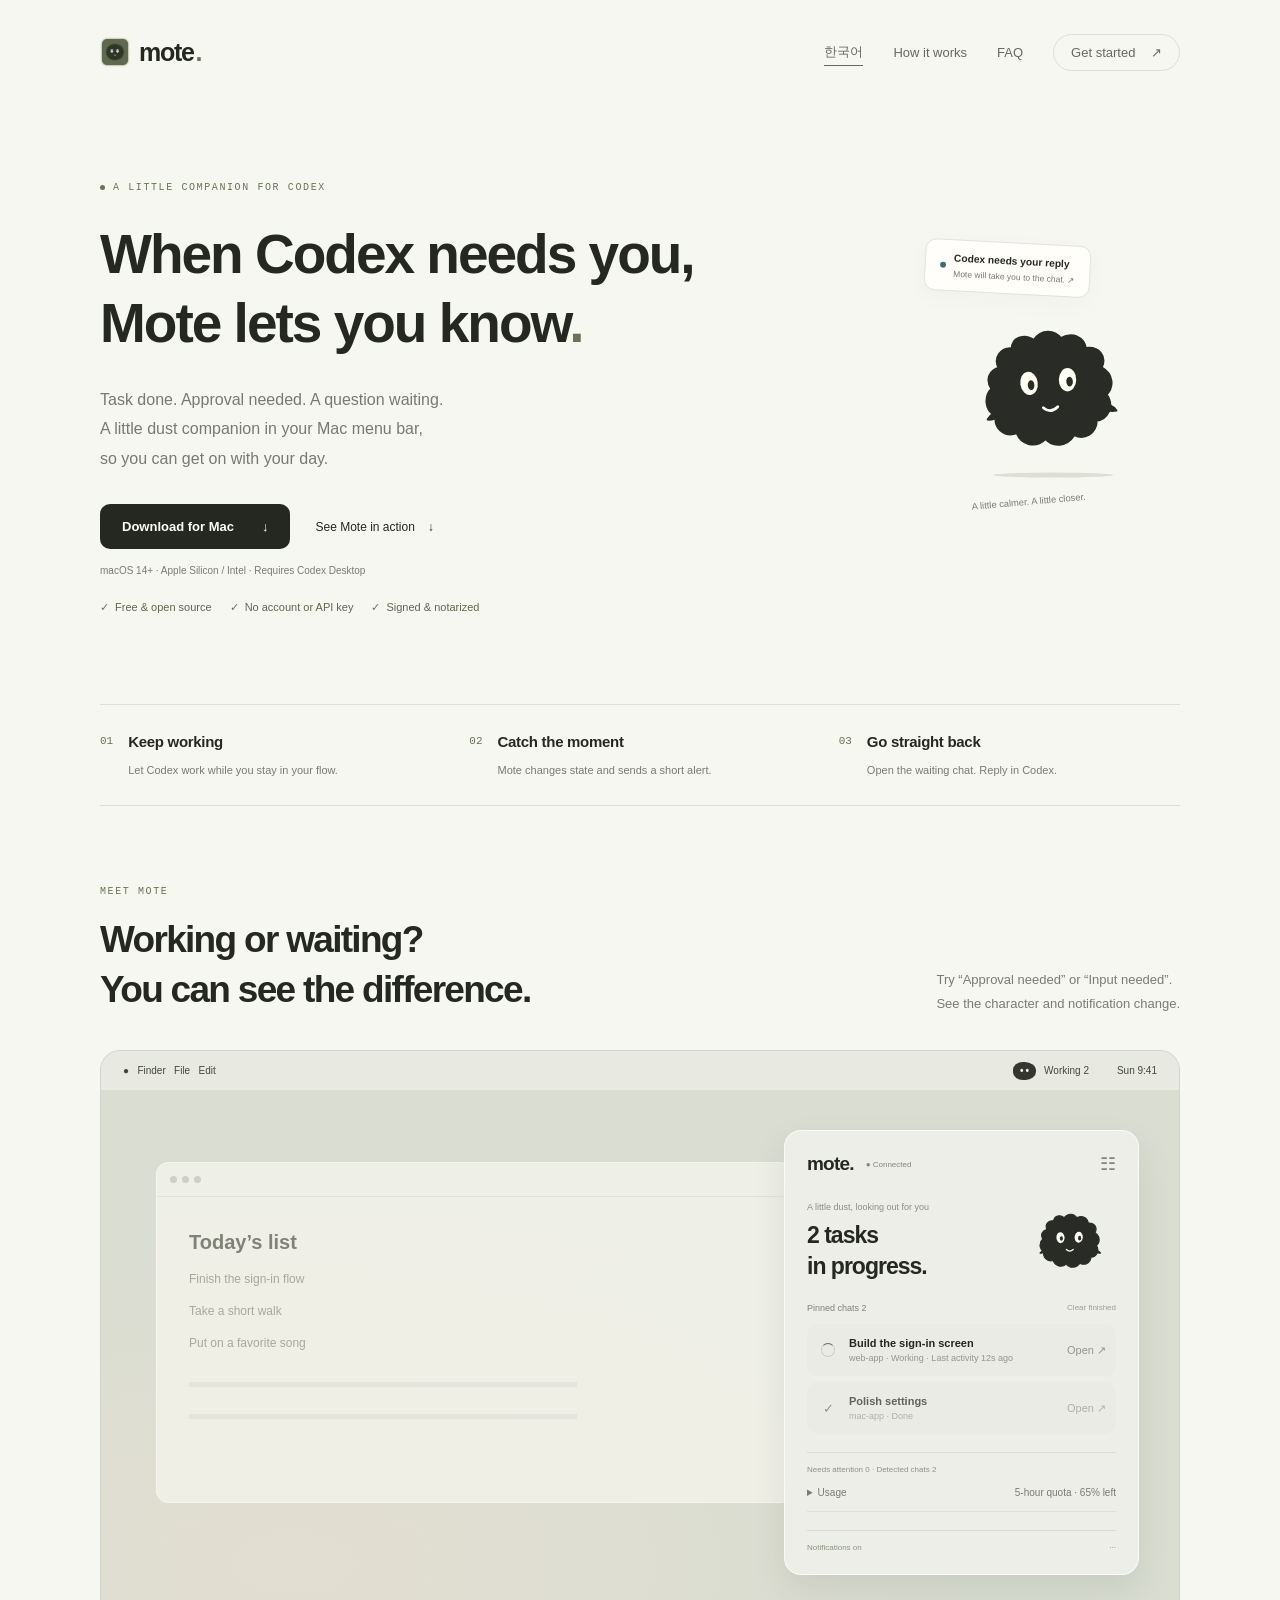
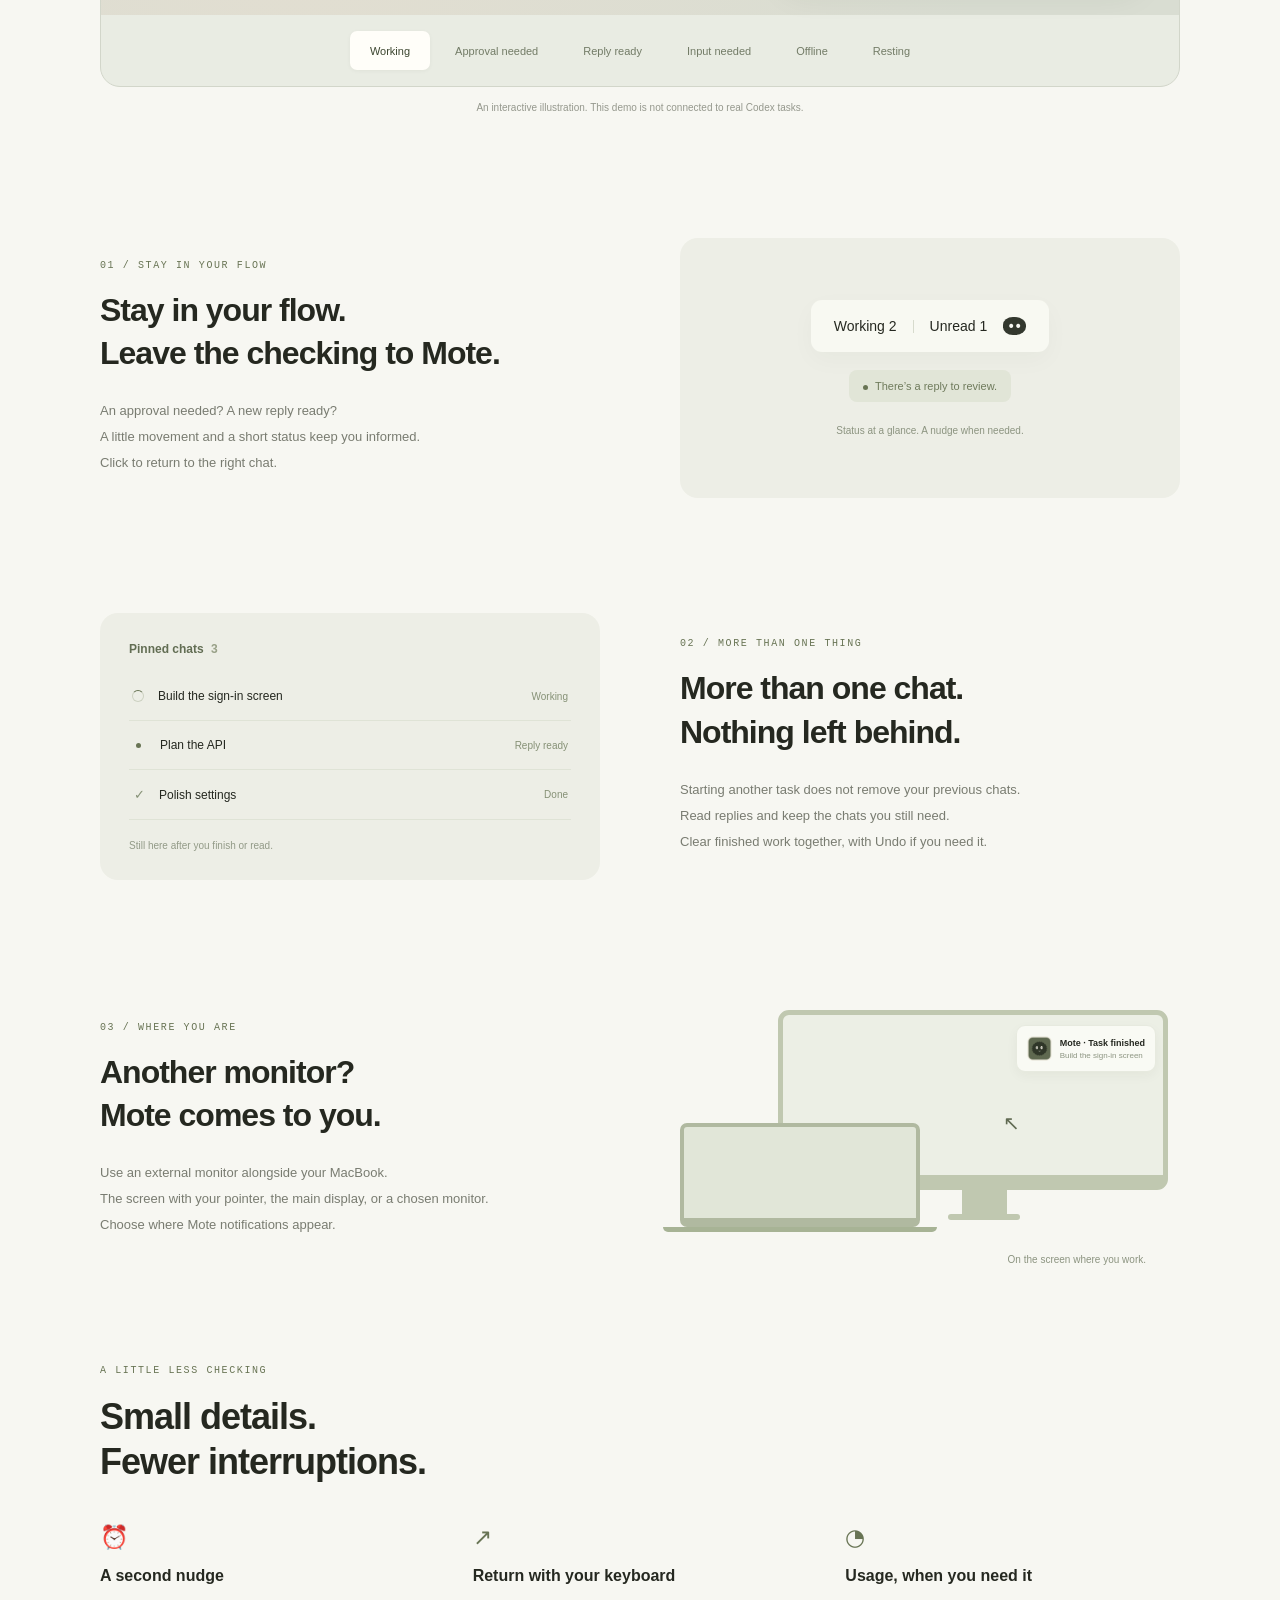
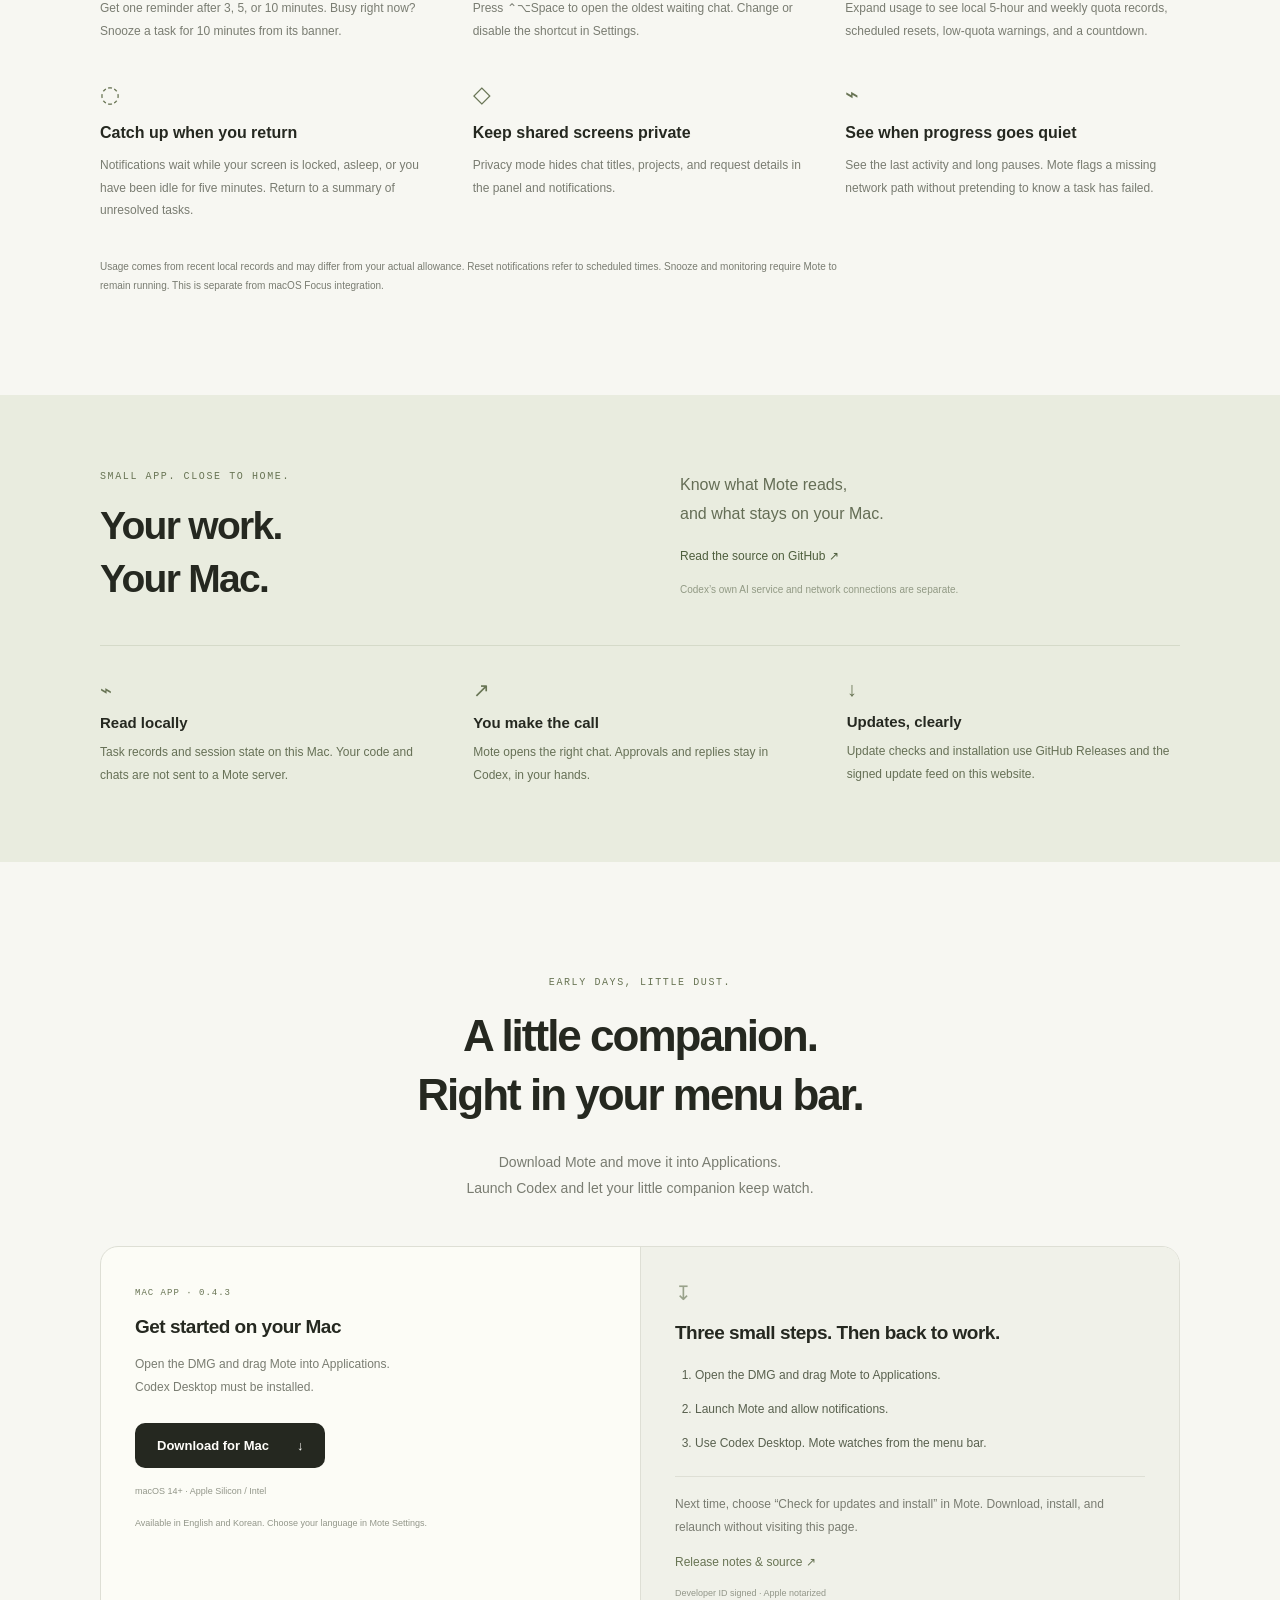
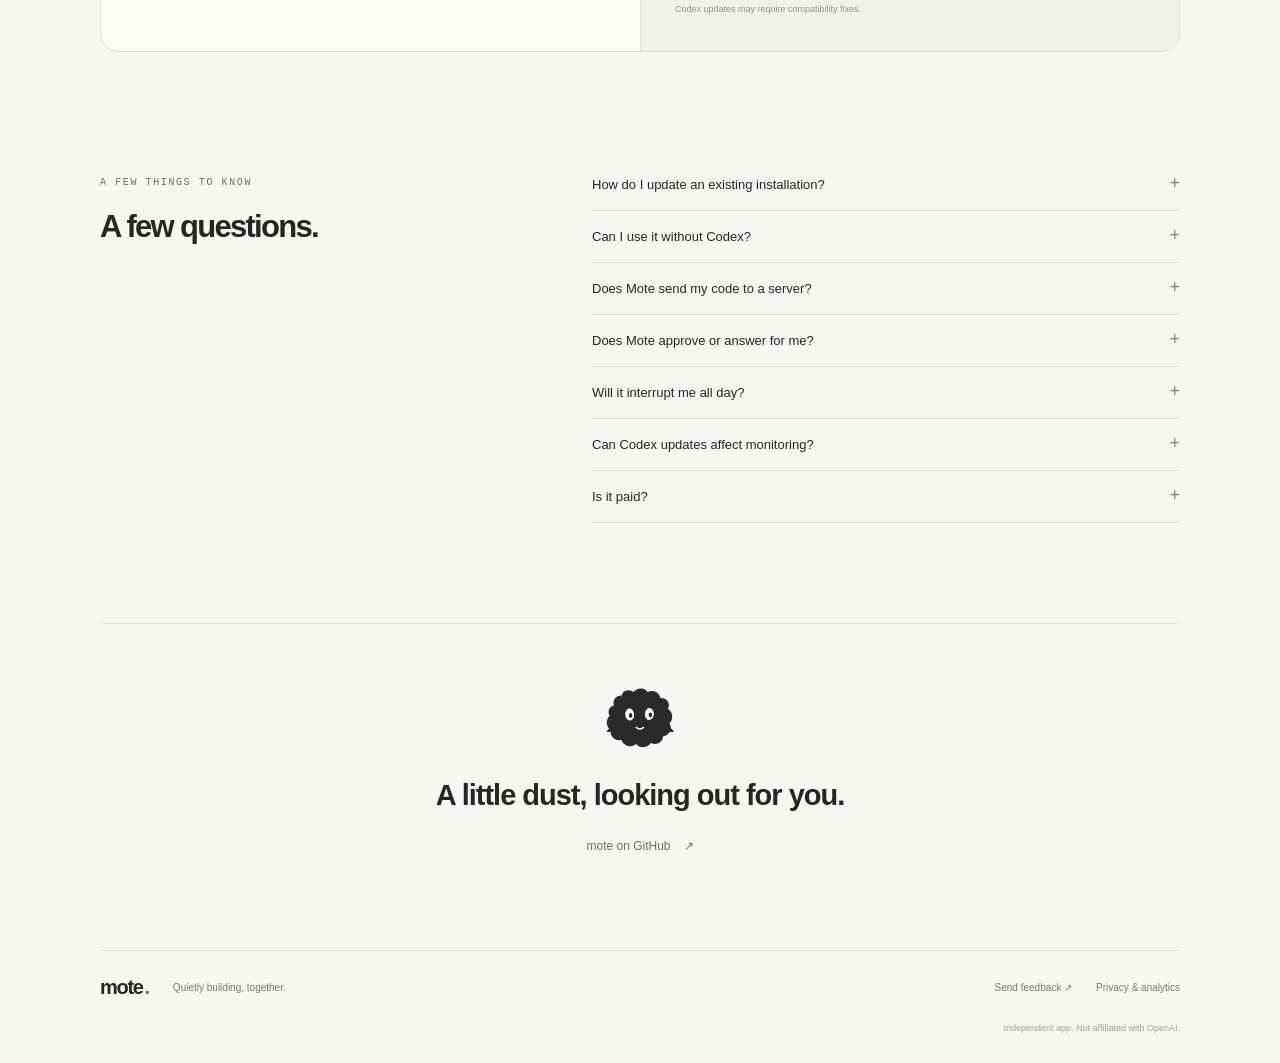
==== website/en/index.html @ 4a8a9a78 "Enable website download for notarized Mote 0.4.3" ====
<!doctype html>
<html lang="en">
<head>
<meta charset="utf-8"><meta name="viewport" content="width=device-width,initial-scale=1">
<meta name="description" content="Mote is a macOS menu bar app that notifies you when Codex Desktop finishes a task or needs approval or input. Runs locally with no account or API key.">
<link rel="alternate" hreflang="ko" href="https://shinhanseo.github.io/mote/"><link rel="alternate" hreflang="en" href="https://shinhanseo.github.io/mote/en/">
<link rel="canonical" href="https://shinhanseo.github.io/mote/en/">
<meta property="og:url" content="https://shinhanseo.github.io/mote/en/">
<meta property="og:image" content="https://shinhanseo.github.io/mote/assets/mote-icon.png">
<meta name="theme-color" content="#f7f7f2">
<meta property="og:title" content="Mote — Codex Task &amp; Approval Notifications for Mac"><meta property="og:description" content="Mote is a macOS menu bar app that notifies you when Codex Desktop finishes a task or needs approval or input. Runs locally with no account or API key."><meta property="og:type" content="website">
<title>Mote — Codex Task &amp; Approval Notifications for Mac</title>
<link rel="icon" type="image/png" href="../assets/mote-icon.png"><link rel="stylesheet" href="../style-dark-dust.css?v=clear-story-1">
<script src="../analytics.js?v=1" defer></script>
<script src="../app.js?v=clear-story-1" defer></script>
</head>
<body>
<a class="skip-link" href="#main">Skip to content</a>
<header class="nav wrap"><a class="brand" href="#" aria-label="Mote home"><img src="../assets/mote-icon.png" alt="" width="30" height="30">mote<span>.</span></a><nav aria-label="Main navigation"><a class="language-switch" href="../" data-language="ko" lang="ko">한국어</a><a href="#how">How it works</a><a href="#questions">FAQ</a><a class="nav-start" href="#start">Get started <span aria-hidden="true">↗</span></a></nav></header>
<main id="main">
<section class="hero wrap">
<div class="eyebrow"><span class="live-dot"></span> A LITTLE COMPANION FOR CODEX</div>
<h1>When Codex needs you,<br>Mote lets you know<span class="period">.</span></h1>
<p class="hero-copy">Task done. Approval needed. A question waiting.<br>A little dust companion in your Mac menu bar,<br>so you can get on with your day.</p>
<div class="hero-actions"><a class="button dark" href="https://github.com/shinhanseo/mote/releases/download/v0.4.3/Mote-0.4.3.dmg">Download for Mac <span aria-hidden="true">↓</span></a><a class="text-link" href="#demo">See Mote in action <span aria-hidden="true">↓</span></a></div>
<p class="hero-note">macOS 14+ · Apple Silicon / Intel · Requires Codex Desktop</p><div class="hero-trust"><span>Free &amp; open source</span><span>No account or API key</span><span>Signed &amp; notarized</span></div>
<div class="hero-art" aria-hidden="true"><div class="hero-whisper"><span class="whisper-dot"></span><div><b>Codex needs your reply</b><small>Mote will take you to the chat. ↗</small></div></div><div class="fairy hero-fairy"><span class="eye left"></span><span class="eye right"></span><span class="mouth"></span><span class="arm left"></span><span class="arm right"></span></div><span class="art-note">A little calmer. A little closer.</span><span class="ground"></span></div>
</section>
<section class="flow-strip wrap" aria-label="How Mote works"><article><span>01</span><div><h2>Keep working</h2><p>Let Codex work while you stay in your flow.</p></div></article><article><span>02</span><div><h2>Catch the moment</h2><p>Mote changes state and sends a short alert.</p></div></article><article><span>03</span><div><h2>Go straight back</h2><p>Open the waiting chat. Reply in Codex.</p></div></article></section>
<section id="demo" class="demo-section wrap" aria-labelledby="demo-title">
<div class="section-top"><div><span class="overline">MEET MOTE</span><h2 id="demo-title">Working or waiting?<br>You can see the difference.</h2></div><p>Try “Approval needed” or “Input needed”.<br>See the character and notification change.</p></div>
<div class="demo-stage" data-state="working">
<div class="desktop-top"><span class="desktop-left">● &nbsp; Finder &nbsp; File &nbsp; Edit</span><div class="desktop-right"><span class="menu-fairy" aria-hidden="true">••</span><span id="menu-label">Working 2</span><span class="fake-clock">Sun 9:41</span></div></div>
<div class="desktop-content"><div class="demo-toast" id="demo-toast" hidden><span id="toast-symbol" aria-hidden="true">!</span><div><b id="toast-title"></b><small>Implement login screen</small></div><span class="toast-hint">↗</span></div><div class="background-window" aria-hidden="true"><div class="window-dots"><i></i><i></i><i></i></div><div class="background-code"><span>Today’s list</span><p>Finish the sign-in flow</p><p>Take a short walk</p><p>Put on a favorite song</p><div class="code-lines"></div></div></div>
<div class="product-window"><div class="product-head"><b>mote.</b><span id="demo-connection">● Connected</span><span aria-hidden="true">☷</span></div>
<div class="product-intro"><div><small>A little dust, looking out for you</small><h3 id="demo-headline">2 tasks<br>in progress.</h3></div><div class="fairy product-fairy" aria-hidden="true"><span class="envelope">✉</span><span id="demo-badge" class="fairy-badge" hidden></span></div></div>
<div class="product-list-label"><span>Pinned chats 2</span><span>Clear finished</span></div>
<div class="product-row"><span id="demo-status-icon" class="status-icon spinner" aria-hidden="true"></span><div><b>Build the sign-in screen</b><small id="demo-row-status">web-app · Working · Last activity 12s ago</small><p class="request-reason" id="request-reason" hidden></p></div><span class="demo-open">Open ↗</span></div>
<div class="product-row muted-row"><span class="status-icon" aria-hidden="true">✓</span><div><b>Polish settings</b><small>mac-app · Done</small></div><span>Open ↗</span></div>
<div class="product-foot"><span id="demo-summary">Needs attention 0 · Detected chats 2</span></div>
<details class="demo-usage"><summary>Usage <span>5-hour quota · 65% left</span></summary><p>Local snapshot · Scheduled reset time</p><progress value="65" max="100">65%</progress></details>
<div class="product-foot"><span>Notifications on</span><span>···</span></div></div></div>
<div class="demo-toolbar" role="group" aria-label="Try Mote states"><button type="button" data-demo="working" aria-pressed="true">Working</button><button type="button" data-demo="approval" aria-pressed="false">Approval needed</button><button type="button" data-demo="unread" aria-pressed="false">Reply ready</button><button type="button" data-demo="answer" aria-pressed="false">Input needed</button><button type="button" data-demo="offline" aria-pressed="false">Offline</button><button type="button" data-demo="idle" aria-pressed="false">Resting</button></div>
</div><p class="demo-disclaimer">An interactive illustration. This demo is not connected to real Codex tasks.</p><p id="demo-announcement" class="sr-only" aria-live="polite"></p>
</section>
<section id="how" class="features wrap">
<article class="feature"><div class="feature-copy"><span class="overline">01 / STAY IN YOUR FLOW</span><h2>Stay in your flow.<br>Leave the checking to Mote.</h2><p>An approval needed? A new reply ready?<br>A little movement and a short status keep you informed.<br>Click to return to the right chat.</p></div><div class="mini-scene"><div class="mini-menu"><span>Working 2</span><span class="divider"></span><span>Unread 1</span><div class="mini-dust" aria-hidden="true">••</div></div><div class="note-bubble"><span class="note-dot"></span>There’s a reply to review.</div><div class="scene-caption">Status at a glance. A nudge when needed.</div></div></article>
<article class="feature reverse"><div class="feature-copy"><span class="overline">02 / MORE THAN ONE THING</span><h2>More than one chat.<br>Nothing left behind.</h2><p>Starting another task does not remove your previous chats.<br>Read replies and keep the chats you still need.<br>Clear finished work together, with Undo if you need it.</p></div><div class="conversation-scene"><div class="scene-heading">Pinned chats <span>3</span></div><div><span class="tiny-ring"></span><b>Build the sign-in screen</b><small>Working</small></div><div><span class="tiny-dot"></span><b>Plan the API</b><small>Reply ready</small></div><div><span class="tiny-check">✓</span><b>Polish settings</b><small>Done</small></div><span class="scene-bottom">Still here after you finish or read.</span></div></article>
<article class="feature"><div class="feature-copy"><span class="overline">03 / WHERE YOU ARE</span><h2>Another monitor?<br>Mote comes to you.</h2><p>Use an external monitor alongside your MacBook.<br>The screen with your pointer, the main display, or a chosen monitor.<br>Choose where Mote notifications appear.</p></div><div class="displays-scene"><div class="monitor-large"><div class="screen-note"><img src="../assets/mote-icon.png" width="28" height="28" alt=""><div><b>Mote · Task finished</b><small>Build the sign-in screen</small></div></div><span class="screen-pointer">↖</span></div><div class="monitor-stand"></div><div class="laptop"><div></div><span></span></div><div class="scene-caption">On the screen where you work.</div></div></article>
</section>
<section class="extras wrap"><span class="overline">A LITTLE LESS CHECKING</span><h2>Small details.<br>Fewer interruptions.</h2><div class="extras-grid"><article><span aria-hidden="true">⏰</span><h3>A second nudge</h3><p>Get one reminder after 3, 5, or 10 minutes. Busy right now? Snooze a task for 10 minutes from its banner.</p></article><article><span aria-hidden="true">↗</span><h3>Return with your keyboard</h3><p>Press ⌃⌥Space to open the oldest waiting chat. Change or disable the shortcut in Settings.</p></article><article><span aria-hidden="true">◔</span><h3>Usage, when you need it</h3><p>Expand usage to see local 5-hour and weekly quota records, scheduled resets, low-quota warnings, and a countdown.</p></article><article><span aria-hidden="true">◌</span><h3>Catch up when you return</h3><p>Notifications wait while your screen is locked, asleep, or you have been idle for five minutes. Return to a summary of unresolved tasks.</p></article><article><span aria-hidden="true">◇</span><h3>Keep shared screens private</h3><p>Privacy mode hides chat titles, projects, and request details in the panel and notifications.</p></article><article><span aria-hidden="true">⌁</span><h3>See when progress goes quiet</h3><p>See the last activity and long pauses. Mote flags a missing network path without pretending to know a task has failed.</p></article></div><p class="extras-note">Usage comes from recent local records and may differ from your actual allowance. Reset notifications refer to scheduled times. Snooze and monitoring require Mote to remain running. This is separate from macOS Focus integration.</p></section>
<section class="local-section"><div class="wrap local-inner"><div><span class="overline">SMALL APP. CLOSE TO HOME.</span><h2>Your work.<br>Your Mac.</h2></div><div class="local-copy"><p>Know what Mote reads,<br>and what stays on your Mac.</p><a class="text-link" href="https://github.com/shinhanseo/mote" target="_blank" rel="noopener">Read the source on GitHub ↗</a><small>Codex’s own AI service and network connections are separate.</small></div></div><div class="wrap trust-grid"><article><span aria-hidden="true">⌁</span><h3>Read locally</h3><p>Task records and session state on this Mac. Your code and chats are not sent to a Mote server.</p></article><article><span aria-hidden="true">↗</span><h3>You make the call</h3><p>Mote opens the right chat. Approvals and replies stay in Codex, in your hands.</p></article><article><span aria-hidden="true">↓</span><h3>Updates, clearly</h3><p>Update checks and installation use GitHub Releases and the signed update feed on this website.</p></article></div></section>
<section id="start" class="start wrap"><span class="overline">EARLY DAYS, LITTLE DUST.</span><h2>A little companion.<br>Right in your menu bar.</h2><p>Download Mote and move it into Applications.<br>Launch Codex and let your little companion keep watch.</p><div class="start-options"><div><span class="release-badge">MAC APP · 0.4.3</span><h3>Get started on your Mac</h3><p>Open the DMG and drag Mote into Applications.<br>Codex Desktop must be installed.</p><a class="button dark" href="https://github.com/shinhanseo/mote/releases/download/v0.4.3/Mote-0.4.3.dmg">Download for Mac <span aria-hidden="true">↓</span></a><small>macOS 14+ · Apple Silicon / Intel</small><small>Available in English and Korean. Choose your language in Mote Settings.</small></div><div class="release-note"><span class="release-icon" aria-hidden="true">↧</span><h3>Three small steps. Then back to work.</h3><ol class="install-steps"><li>Open the DMG and drag Mote to Applications.</li><li>Launch Mote and allow notifications.</li><li>Use Codex Desktop. Mote watches from the menu bar.</li></ol><p class="update-detail">Next time, choose “Check for updates and install” in Mote. Download, install, and relaunch without visiting this page.</p><a class="text-link" href="https://github.com/shinhanseo/mote/releases" target="_blank" rel="noopener">Release notes &amp; source ↗</a><small>Developer ID signed · Apple notarized<br>Codex updates may require compatibility fixes.</small></div></div></section>
<section id="questions" class="faq wrap"><div><span class="overline">A FEW THINGS TO KNOW</span><h2>A few questions.</h2></div><div class="faq-list"><details><summary>How do I update an existing installation?</summary><p>Quit Mote, open the new DMG, and replace Mote in Applications. Your settings are kept. From 0.4.0, Check for Updates & Install in Settings downloads a signed update, installs it, and relaunches Mote after your confirmation. Users on 0.3.1 or earlier need one manual replacement from this website to receive the updater.</p></details><details><summary>Can I use it without Codex?</summary><p>Mote is a companion for Codex Desktop. It requires Codex Desktop and its local task records. Other AI tools and iPhone integration are not currently supported.</p></details><details><summary>Does Mote send my code to a server?</summary><p>Task monitoring happens on your Mac. Mote does not send chats or code to a Mote server. Codex’s own AI services and manual GitHub update checks are separate.</p></details><details><summary>Does Mote approve or answer for me?</summary><p>No. Mote shows status and opens the relevant chat. You approve requests and answer questions in Codex yourself.</p></details><details><summary>Will it interrupt me all day?</summary><p>Configure approval, input, completion, and error notifications and sounds. Pause notifications for 30 minutes or leave replies for later. Mote respects macOS Reduce Motion.</p></details><details><summary>Can Codex updates affect monitoring?</summary><p>Yes. Mote currently relies on Codex Desktop’s local data and private live connection format. Updates may require compatibility fixes. Unsupported formats appear in Mote’s diagnostics.</p></details><details><summary>Is it paid?</summary><p>Mote 0.4.3 is currently free to download. Source code is public. No paid product or checkout is offered, and future pricing has not been decided.</p></details></div></section>
<section class="outro wrap"><div class="fairy outro-fairy" aria-hidden="true"><span class="eye left"></span><span class="eye right"></span><span class="mouth"></span></div><h2>A little dust, looking out for you.</h2><a class="text-link" href="https://github.com/shinhanseo/mote" target="_blank" rel="noopener">mote on GitHub <span aria-hidden="true">↗</span></a></section>
</main><footer class="footer wrap"><a class="brand" href="#">mote<span>.</span></a><span>Quietly building, together.</span><a href="https://github.com/shinhanseo/mote/issues" target="_blank" rel="noopener">Send feedback ↗</a><a href="../analytics.html">Privacy &amp; analytics</a><small>Independent app. Not affiliated with OpenAI.</small></footer>
</body></html>
---- website/style-dark-dust.css ----
:root{--bg:#f7f7f2;--ink:#252820;--muted:#797c71;--olive:#687454;--line:#dedfd5;--soft:#edeee6;--paper:#fffefa;--radius:24px;font-family:-apple-system,BlinkMacSystemFont,"Apple SD Gothic Neo","Noto Sans KR",sans-serif;color:var(--ink);background:var(--bg);font-synthesis:none;scroll-behavior:smooth}*{box-sizing:border-box}body{margin:0}a{color:inherit;text-decoration:none}button{font:inherit;color:inherit;cursor:pointer}button,a{-webkit-tap-highlight-color:transparent}button:focus-visible,a:focus-visible,summary:focus-visible{outline:3px solid #8d9b77;outline-offset:5px}h1,h2,h3,p{margin:0}img{max-width:100%;height:auto}.wrap{width:min(1080px,calc(100% - 80px));margin-inline:auto}.nav{height:104px;display:flex;align-items:center;justify-content:space-between}.brand{font-size:25px;font-weight:750;letter-spacing:-1.3px;display:flex;align-items:center;gap:9px}.brand>span{color:var(--olive);margin-left:-7px}.brand img{border-radius:7px}.nav nav{display:flex;align-items:center;gap:30px;font-size:13px;color:#65695e}.nav-start{padding:10px 17px;border:1px solid var(--line);border-radius:25px}.nav-start span{margin-left:12px}.hero{position:relative;padding-top:96px;padding-bottom:88px;min-height:640px}.eyebrow,.overline{font-family:ui-monospace,SFMono-Regular,Menlo,monospace;font-size:10px;letter-spacing:1.6px;font-weight:500}.eyebrow{display:flex;align-items:center;gap:8px;color:var(--olive);margin-bottom:27px}.live-dot{display:inline-block;width:5px;height:5px;border-radius:50%;background:var(--olive);flex-shrink:0}h1{font-size:clamp(44px,5.7vw,72px);font-weight:650;line-height:1.17;letter-spacing:-4px;position:relative;z-index:2}.period{color:var(--olive)}.hero-copy{font-size:16px;line-height:1.9;color:#777a70;margin-top:27px}.hero-copy strong{font-weight:500;color:var(--ink)}.hero-actions{display:flex;align-items:center;gap:25px;margin-top:31px}.button{padding:15px 22px;border-radius:10px;display:inline-flex;justify-content:center;align-items:center;gap:28px;font-size:13px;font-weight:550;transition:transform .2s,background .2s}.button:hover{transform:translateY(-2px)}.button.dark{background:var(--ink);color:var(--paper)}.button.dark:hover{background:#414638}.text-link{font-size:12px;display:inline-flex;gap:13px;align-items:center}.text-link:hover{text-decoration:underline;text-underline-offset:5px}.hero-note{font-size:10px;color:var(--muted);margin-top:16px}.hero-art{position:absolute;right:30px;top:140px;width:320px;height:330px}.fairy{position:relative;background:#30352b;border-radius:44% 49% 46% 45%;color:#30352b;isolation:isolate}.fairy:before{content:"";position:absolute;inset:-7%;z-index:-1;background:currentColor;clip-path:polygon(50% 0,60% 5%,72% 3%,79% 11%,89% 17%,90% 27%,98% 36%,95% 46%,100% 57%,94% 66%,94% 77%,83% 82%,78% 93%,65% 94%,55% 100%,44% 96%,31% 98%,23% 89%,12% 85%,10% 74%,2% 66%,5% 54%,0 44%,7% 34%,7% 22%,18% 17%,24% 7%,37% 7%)}.hero-fairy{width:160px;height:146px;top:50px;left:70px;transform:rotate(-8deg);animation:float 4s ease-in-out infinite}.eye{position:absolute;top:35%;width:18%;height:27%;background:#f7f7ee;border-radius:50%}.eye.left{left:23%}.eye.right{left:58%}.eye:after{content:"";position:absolute;width:30%;height:40%;background:#30352b;border-radius:50%;top:30%;left:43%}.mouth{position:absolute;left:45%;top:70%;width:13%;height:6%;border-bottom:3px solid #f7f7ee;border-radius:50%}.arm{position:absolute;width:7%;height:43%;border-radius:10px;background:currentColor;top:55%;transform-origin:50% 0}.arm.left{left:2%;transform:rotate(46deg)}.arm.right{right:0;transform:rotate(-46deg)}.ground{position:absolute;top:256px;left:82px;width:142px;height:6px;background:#dedfd4;border-radius:50%}.art-note{position:absolute;top:287px;left:57px;font-size:11px;color:var(--muted);transform:rotate(-5deg)}.section-top{display:flex;justify-content:space-between;align-items:flex-end;margin-bottom:35px}.overline{display:block;color:var(--olive);margin-bottom:18px}h2{font-size:37px;font-weight:600;letter-spacing:-1.7px;line-height:1.35}.section-top>p{color:var(--muted);font-size:13px;line-height:1.8}.demo-section{padding-top:50px}.demo-stage{background:#d9ddd2;border:1px solid #d2d6ca;border-radius:20px;overflow:hidden}.desktop-top{height:39px;background:#e8eae2;display:flex;align-items:center;justify-content:space-between;padding:0 22px;font-size:10px;color:#43483d}.desktop-right{display:flex;gap:8px;align-items:center}.fake-clock{margin-left:20px}.menu-fairy,.mini-dust{display:inline-flex;align-items:center;justify-content:center;width:23px;height:18px;background:#33382e;color:#f7f7f2;border-radius:43% 49% 46% 43%;letter-spacing:2px;padding-left:2px;font-weight:700}.desktop-content{min-height:515px;position:relative;padding:40px;display:flex;justify-content:flex-end;align-items:center;background:radial-gradient(ellipse at 18% 90%,#e2ded1 0,transparent 55%)}.background-window{position:absolute;left:55px;top:72px;width:59%;height:341px;border-radius:12px;background:#f5f5ed;border:1px solid #fdfdf7;opacity:.77}.window-dots{display:flex;gap:5px;padding:13px;border-bottom:1px solid #e6e7df}.window-dots i{width:7px;height:7px;background:#cbcdc2;border-radius:50%}.background-code{padding:34px 32px}.background-code>span{font-size:20px;font-weight:550;color:#63695b}.background-code p{font-size:12px;color:#969b8d;margin-top:18px}.code-lines{height:37px;width:68%;border-top:5px solid #e6e7de;border-bottom:5px solid #e6e7de;margin-top:32px}.product-window{position:relative;width:355px;max-width:100%;padding:21px;background:#eeefe9ed;backdrop-filter:blur(20px);border:1px solid #ffffffb0;border-radius:17px;box-shadow:0 15px 35px #26331b18}.product-head{display:flex;align-items:center;gap:12px}.product-head b{font-size:19px;letter-spacing:-.8px}.product-head>span{font-size:8px;color:#82877a;display:flex;gap:4px;align-items:center}.product-head>span:last-child{margin-left:auto;font-size:18px}.product-intro{display:flex;justify-content:space-between;align-items:center;padding:21px 0}.product-intro small{font-size:9px;color:#8b8e82}.product-intro h3{font-size:23px;font-weight:600;letter-spacing:-1px;line-height:1.35;margin-top:6px}.product-fairy{width:52px;height:48px;margin-right:16px;animation:typing .4s steps(2) infinite}.product-fairy .mouth{border-width:1px}.envelope{display:none;position:absolute;right:-15px;bottom:-6px;font-size:26px;color:var(--olive)}.product-list-label{display:flex;justify-content:space-between;color:#7e8375;font-size:9px;margin-bottom:11px}.product-list-label>span:last-child{color:#9b9e92;font-size:8px}.product-row{display:flex;align-items:center;gap:10px;padding:13px 10px;background:#dfe2d73d;border-radius:10px;margin-top:6px}.product-row>div{flex:1;min-width:0}.product-row b{display:block;font-size:11px;font-weight:550}.product-row small{display:block;font-size:9px;color:#92978a;margin-top:4px}.product-row>span:last-child{color:#92978a;font-size:11px}.status-icon{display:inline-flex;width:22px;height:22px;justify-content:center;align-items:center;color:var(--olive);font-size:13px}.spinner:before,.tiny-ring{content:"";width:12px;height:12px;border:1.5px solid #9fa78d66;border-top-color:var(--olive);border-radius:50%;animation:spin 1.4s linear infinite}.muted-row{opacity:.7}.request-reason{font-size:10px;line-height:1.8;padding:12px 10px 0;color:var(--olive)}.product-foot{margin-top:18px;border-top:1px solid #d9ddcf;padding-top:12px;display:flex;justify-content:space-between;font-size:8px;color:#8d9384}.demo-toolbar{display:flex;justify-content:center;gap:5px;padding:16px;background:#e9ece3;flex-wrap:wrap}.demo-toolbar button{border:0;background:transparent;border-radius:7px;padding:10px 20px;font-size:11px;color:#727b66;min-height:39px}.demo-toolbar button[aria-pressed=true]{background:#fffef9;color:#3c4630;box-shadow:0 1px 4px #26331b0c}.demo-toolbar button:hover{background:#f6f7f1}.demo-disclaimer{text-align:center;font-size:10px;color:#95988d;margin-top:15px}.demo-stage[data-state=approval] .product-fairy{animation:float 2s ease-in-out infinite}.demo-stage[data-state=approval] .product-fairy .arm.right{transform:rotate(-155deg);animation:wave .8s ease-in-out infinite}.demo-stage[data-state=unread] .product-fairy{animation:float 3s ease-in-out infinite}.demo-stage[data-state=unread] .envelope{display:block;animation:typing .8s ease-in-out infinite}.demo-stage[data-state=idle] .product-fairy{animation:none;transform:rotate(8deg)}.demo-stage[data-state=idle] .eye{height:6%;top:45%}.demo-stage[data-state=idle] .eye:after{display:none}.features{padding-top:125px;padding-bottom:100px}.feature{display:grid;grid-template-columns:1fr 1fr;gap:80px;align-items:center;margin-bottom:115px}.feature:last-child{margin-bottom:0}.feature.reverse .feature-copy{order:2}.feature-copy h2{font-size:32px}.feature-copy>p{font-size:13px;line-height:2;color:var(--muted);margin-top:23px}.mini-scene{background:#edeee6;min-height:260px;border-radius:18px;display:flex;flex-direction:column;justify-content:center;align-items:center;padding:24px}.mini-menu{padding:17px 23px;border-radius:11px;background:#f8f9f2;box-shadow:0 8px 25px #29351b08;display:flex;gap:16px;align-items:center;font-size:14px}.divider{width:1px;height:13px;background:#d7dbcd}.mini-dust{animation:typing .6s steps(2) infinite}.note-bubble{margin-top:18px;padding:10px 14px;border-radius:8px;background:#e1e5d7;color:#6f7b5c;font-size:11px}.note-dot,.tiny-dot{display:inline-block;width:5px;height:5px;background:var(--olive);border-radius:50%;margin-right:7px}.scene-caption{font-size:10px;color:#8c9480;margin-top:23px}.conversation-scene{background:#edeee6;border-radius:18px;padding:29px}.scene-heading{font-size:12px;font-weight:550;color:#626d53;margin-bottom:16px}.scene-heading>span{color:#98a087;margin-left:4px}.conversation-scene>div:not(.scene-heading){display:flex;align-items:center;gap:12px;padding:17px 3px;border-bottom:1px solid #dfe3d6}.conversation-scene b{font-weight:500;font-size:12px;flex:1}.conversation-scene small{color:#869176;font-size:10px}.tiny-ring{display:inline-block;flex-shrink:0;margin-right:2px}.tiny-dot{margin-left:4px;margin-right:7px}.tiny-check{font-size:13px;color:#869176;padding-inline:2px}.scene-bottom{display:block;font-size:10px;color:#929a87;margin-top:20px}.displays-scene{position:relative;min-height:270px;display:flex;justify-content:center;align-items:center}.monitor-large{position:absolute;right:12px;top:15px;width:78%;height:180px;border:5px solid #c0c8b0;border-bottom-width:15px;border-radius:11px;background:#ecefe5}.monitor-stand{position:absolute;right:calc(39% - 22px);top:193px;width:45px;height:32px;background:#c0c8b0}.monitor-stand:after{content:"";position:absolute;bottom:0;left:-14px;width:72px;height:6px;border-radius:4px;background:#c0c8b0}.screen-note{position:absolute;right:7px;top:10px;display:flex;gap:8px;align-items:center;padding:10px;background:#f9faf4;border:1px solid #e7eadf;border-radius:9px;box-shadow:0 4px 12px #26331b0b}.screen-note img{width:25px;height:25px;border-radius:5px}.screen-note b{display:block;font-size:9px;font-weight:550}.screen-note small{display:block;font-size:8px;color:#8d9582;margin-top:3px}.screen-pointer{position:absolute;left:58%;top:60%;font-size:20px;color:#606a52}.laptop{position:absolute;left:0;top:128px;width:48%;height:115px}.laptop>div{height:104px;border:4px solid #b0b9a0;border-bottom-width:9px;border-radius:7px;background:#e1e6d8}.laptop>span{position:absolute;bottom:6px;left:-7%;width:114%;height:5px;border-radius:0 0 7px 7px;background:#a7b395}.displays-scene .scene-caption{position:absolute;bottom:0;right:34px}.local-section{background:#e9ecdf;padding:76px 0}.local-inner{display:grid;grid-template-columns:1fr 1fr;gap:80px}.local-inner h2{font-size:39px}.local-copy>p{font-size:16px;line-height:1.8;color:#646d55}.local-copy ul{list-style:none;padding:0;margin:25px 0;display:grid;gap:12px;font-size:12px;color:#667359}.local-copy li:before{content:"✓";margin-right:10px}.local-copy small{font-size:10px;line-height:1.9;color:#929a85}.start{padding-top:115px;text-align:center}.start>h2{font-size:44px;letter-spacing:-2px}.start>p{font-size:14px;line-height:1.9;color:var(--muted);margin-top:24px}.start-options{margin-top:44px;display:grid;grid-template-columns:1fr 1fr;text-align:left;border:1px solid var(--line);border-radius:18px;overflow:hidden;background:#fcfcf6}.start-options>div{padding:34px}.start-options>div+div{border-left:1px solid var(--line);background:#f0f1e9}.release-badge{font-family:ui-monospace,monospace;font-size:9px;letter-spacing:1px;color:var(--olive)}.start-options h3{font-size:19px;font-weight:550;letter-spacing:-.5px;margin-top:17px}.start-options p{font-size:12px;line-height:1.9;color:var(--muted);margin-top:15px}.start-options .button{margin-top:25px}.start-options small{display:block;font-size:9px;color:#929689;line-height:1.8;margin-top:15px}.release-icon{font-size:20px;color:#99a28b}.unavailable{display:inline-flex;padding:13px 17px;margin-top:25px;background:#e3e6d9;border-radius:9px;font-size:12px;color:#88937a}.faq{display:grid;grid-template-columns:1fr 1.5fr;gap:100px;padding-top:125px;padding-bottom:100px}.faq h2{font-size:31px}.faq-list details{border-bottom:1px solid var(--line);padding:18px 0}.faq-list details:first-child{padding-top:0}.faq-list summary{font-size:13px;cursor:pointer;list-style:none;position:relative;padding-right:28px}.faq-list summary::-webkit-details-marker{display:none}.faq-list summary:after{content:"+";position:absolute;right:0;color:#838c75;font-size:18px;top:-4px}.faq-list details[open] summary:after{content:"−"}.faq-list p{font-size:12px;line-height:1.9;color:var(--muted);padding-top:17px}.outro{text-align:center;padding:60px 0 96px;border-top:1px solid var(--line)}.outro-fairy{width:38px;height:35px;margin:0 auto 28px;animation:float 4s ease-in-out infinite}.outro-fairy .mouth{border-width:1px}.outro h2{font-size:29px;letter-spacing:-1px}.outro .text-link{margin-top:24px;color:var(--olive)}.footer{display:flex;gap:24px;align-items:center;border-top:1px solid var(--line);padding-top:25px;padding-bottom:30px;color:var(--muted);font-size:10px;flex-wrap:wrap}.footer .brand{font-size:20px;color:var(--ink)}.footer>a:nth-of-type(2){margin-left:auto}.footer small{font-size:9px;width:100%;text-align:right;opacity:.7}.sr-only{position:absolute;width:1px;height:1px;padding:0;margin:-1px;overflow:hidden;clip:rect(0,0,0,0);white-space:nowrap;border:0}.skip-link{position:absolute;top:-80px;left:20px;padding:12px;background:var(--paper);z-index:99}.skip-link:focus{top:10px}@keyframes float{0%,100%{translate:0 0}50%{translate:0 -9px}}@keyframes typing{0%,100%{translate:0 0}50%{translate:0 -2px}}@keyframes spin{to{transform:rotate(360deg)}}@keyframes wave{0%,100%{rotate:0deg}50%{rotate:15deg}}@media(max-width:900px){.wrap{width:calc(100% - 48px)}.hero-art{right:0;width:260px;transform:scale(.85);transform-origin:right center}.hero{min-height:615px}.hero h1{font-size:55px;letter-spacing:-3px}.feature{gap:45px}.feature-copy h2{font-size:28px}.feature-copy>p br{display:none}.faq{gap:50px}.start-options>div{padding:26px}.desktop-content{padding:32px}.product-window{width:335px}.background-window{left:30px}.local-inner{gap:40px}.hero-copy{font-size:14px}}@media(max-width:640px){.wrap{width:calc(100% - 36px)}.nav{height:80px}.nav nav{gap:15px}.nav nav>a:first-child{display:none}.nav nav a{font-size:11px}.nav-start{padding:9px 12px}.brand{font-size:23px}.hero{padding-top:58px;padding-bottom:35px;min-height:auto}.hero h1{font-size:43px;letter-spacing:-2.5px;line-height:1.25}.eyebrow{font-size:8px;letter-spacing:1.2px;margin-bottom:23px}.hero-copy{font-size:13px;margin-top:22px}.hero-actions{gap:18px;margin-top:25px}.button{padding:14px 17px;font-size:12px;gap:20px}.text-link{font-size:10px}.hero-note{font-size:9px}.hero-art{position:relative;top:auto;right:auto;height:225px;width:100%;transform:none;margin-top:28px}.hero-fairy{width:100px;height:92px;left:calc(50% - 50px);top:38px}.ground{top:171px;left:calc(50% - 55px);width:110px;height:4px}.art-note{top:195px;left:calc(50% - 73px);font-size:10px}.demo-section{padding-top:35px}.section-top{display:block;margin-bottom:26px}.section-top>p{margin-top:17px;font-size:12px}.section-top>p br{display:none}.section-top h2{font-size:28px}.overline{font-size:8px;margin-bottom:15px}.desktop-left{display:none}.desktop-top{justify-content:flex-end;padding:0 13px;height:33px}.desktop-content{min-height:426px;padding:23px 14px}.background-window{display:none}.product-window{width:100%;max-width:355px;margin:auto;padding:18px}.product-intro h3{font-size:22px}.product-window small{font-size:10px}.product-row b{font-size:12px}.product-row small{font-size:10px}.product-list-label{font-size:10px}.product-foot{font-size:9px}.demo-toolbar{padding:12px 7px;gap:1px}.demo-toolbar button{font-size:10px;padding:10px 12px;min-height:42px}.demo-disclaimer{font-size:9px;line-height:1.8;max-width:260px;margin:12px auto 0}.features{padding-top:85px;padding-bottom:70px}.feature{grid-template-columns:1fr;gap:30px;margin-bottom:80px}.feature.reverse .feature-copy{order:0}.feature-copy h2{font-size:29px}.feature-copy>p{font-size:12px;margin-top:18px}.feature-copy>p br{display:none}.mini-scene{min-height:230px}.conversation-scene{padding:25px}.displays-scene{min-height:260px}.monitor-large{right:10px;width:75%}.screen-note{padding:8px}.local-section{padding:58px 0}.local-inner{grid-template-columns:1fr;gap:30px}.local-inner h2{font-size:32px}.local-copy>p{font-size:14px}.local-copy small{font-size:10px}.start{padding-top:75px}.start>h2{font-size:35px}.start>p{font-size:12px}.start-options{grid-template-columns:1fr;margin-top:30px}.start-options>div{padding:28px}.start-options>div+div{border-left:0;border-top:1px solid var(--line)}.start-options small{font-size:10px}.faq{grid-template-columns:1fr;gap:28px;padding-top:75px;padding-bottom:70px}.faq-list summary{font-size:12px;min-height:24px}.outro{padding-top:45px;padding-bottom:65px}.outro h2{font-size:25px}.footer{gap:15px;font-size:9px}.footer small{text-align:left}.footer .brand{font-size:19px}}@media(prefers-reduced-motion:reduce){*{animation:none!important;transition:none!important;scroll-behavior:auto!important}}

.fairy:before{clip-path:none;background:radial-gradient(circle at 91.0% 50.0%,currentColor 0 8%,transparent 8.4%),radial-gradient(circle at 87.88% 65.69%,currentColor 0 8%,transparent 8.4%),radial-gradient(circle at 78.99% 78.99%,currentColor 0 8%,transparent 8.4%),radial-gradient(circle at 65.69% 87.88%,currentColor 0 8%,transparent 8.4%),radial-gradient(circle at 50.0% 91.0%,currentColor 0 8%,transparent 8.4%),radial-gradient(circle at 34.31% 87.88%,currentColor 0 8%,transparent 8.4%),radial-gradient(circle at 21.01% 78.99%,currentColor 0 8%,transparent 8.4%),radial-gradient(circle at 12.12% 65.69%,currentColor 0 8%,transparent 8.4%),radial-gradient(circle at 9.0% 50.0%,currentColor 0 8%,transparent 8.4%),radial-gradient(circle at 12.12% 34.31%,currentColor 0 8%,transparent 8.4%),radial-gradient(circle at 21.01% 21.01%,currentColor 0 8%,transparent 8.4%),radial-gradient(circle at 34.31% 12.12%,currentColor 0 8%,transparent 8.4%),radial-gradient(circle at 50.0% 9.0%,currentColor 0 8%,transparent 8.4%),radial-gradient(circle at 65.69% 12.12%,currentColor 0 8%,transparent 8.4%),radial-gradient(circle at 78.99% 21.01%,currentColor 0 8%,transparent 8.4%),radial-gradient(circle at 87.88% 34.31%,currentColor 0 8%,transparent 8.4%),radial-gradient(ellipse at center,currentColor 0 61%,transparent 61.4%)}
/* Website-only hand-drawn mascot, inspired by the original Mote sketch. */
.fairy{background:transparent;border-radius:0;color:#44463f}
.fairy:before{inset:-12% -23%;z-index:0;background:url('assets/mote-dust-soft.svg') center/contain no-repeat;clip-path:none}
.fairy>.eye,.fairy>.mouth,.fairy>.arm{display:none}
.hero-fairy{transform:rotate(-4deg)}
.product-fairy{width:68px;height:59px;margin-right:12px;animation:float 3.6s ease-in-out infinite}
.outro-fairy{width:72px;height:64px}
.demo-stage[data-state=approval] .product-fairy{animation:sketch-nudge 1.2s ease-in-out infinite}
@keyframes sketch-nudge{0%,100%{rotate:-5deg;translate:0 0}50%{rotate:5deg;translate:0 -4px}}
@media(prefers-reduced-motion:reduce){.fairy{animation:none!important}}

.demo-stage[data-state=idle] .product-fairy:before{background-image:url('assets/mote-dust-sleep.svg')}
.demo-stage[data-state=idle] .product-fairy{animation:dust-breathe 4s ease-in-out infinite;transform:rotate(8deg)}
@keyframes dust-breathe{0%,100%{scale:1;translate:0 0}50%{scale:1.035;translate:0 -2px}}

.demo-stage[data-state=idle] .product-fairy:before{animation:sleep-mouth 1.6s steps(1,end) infinite}
@keyframes sleep-mouth{0%,100%{background-image:url('assets/mote-dust-sleep-0.svg')}25%,75%{background-image:url('assets/mote-dust-sleep-1.svg')}50%{background-image:url('assets/mote-dust-sleep-2.svg')}}
@media(prefers-reduced-motion:reduce){.demo-stage[data-state=idle] .product-fairy:before{animation:none}}

.language-switch{font-weight:600;border-bottom:1px solid currentColor;padding-block:4px}html[lang=en] .hero h1{letter-spacing:-2.8px;font-size:clamp(44px,5vw,65px)}html[lang=en] .feature-copy h2{letter-spacing:-1px}html[lang=en] .hero-copy{max-width:560px} @media(max-width:640px){.nav nav .language-switch:first-child{display:inline-flex}.nav nav>a[href="#how"]{display:none}html[lang=en] .hero h1{font-size:44px}}
/* Current compact app layout and release features. */
.demo-toolbar{flex-wrap:wrap}.product-window{padding:22px}.product-row .demo-open{font-size:10px;white-space:nowrap;color:var(--olive)}.product-row>div{min-width:0}.request-reason{margin:4px 0 0!important;font-size:10px!important}.demo-stage[data-state=approval] #demo-status-icon{color:#a54b06;background:#f5e9db}.demo-stage[data-state=answer] #demo-status-icon{color:#195c69;background:#e1ebed}.demo-stage[data-state=offline] #demo-connection{color:#a54b06}.demo-usage{padding:13px 0;border-bottom:1px solid var(--line);font-size:10px;color:var(--muted)}.demo-usage summary{cursor:pointer}.demo-usage summary span{float:right}.demo-usage p{margin-top:10px;font-size:9px}.demo-usage progress{width:100%;height:5px;accent-color:var(--olive)}.extras{padding-bottom:100px}.extras h2{font-size:36px;line-height:1.25;letter-spacing:-1px}.extras-grid{display:grid;grid-template-columns:repeat(3,1fr);gap:38px;margin-top:40px}.extras-grid article>span{font-size:23px;color:var(--olive)}.extras-grid h3{font-size:16px;margin-top:16px;font-weight:600}.extras-grid p{font-size:12px;line-height:1.9;color:var(--muted);margin-top:12px}.extras-note{font-size:10px;line-height:1.9;color:var(--muted);margin-top:35px;max-width:760px}@media(max-width:700px){.extras-grid{grid-template-columns:1fr 1fr;gap:28px}.extras h2{font-size:29px}.product-row .demo-open{font-size:9px}.product-window{padding:18px}.extras{padding-bottom:65px}}@media(max-width:420px){.extras-grid{grid-template-columns:1fr}.demo-toolbar button{padding:9px}.product-intro h3{font-size:20px}}
.fairy-badge{position:absolute;right:-20px;top:5px;font-size:24px;font-weight:700;color:var(--ink)}.fairy-badge[hidden]{display:none}.demo-stage[data-state=answer] .fairy-badge{color:#195c69}.demo-stage[data-state=approval] .fairy-badge{color:#a54b06}
/* Clear product story, with the original dust companion intact. */
.hero{padding-top:78px;min-height:600px;padding-bottom:65px}.hero h1{font-size:clamp(40px,4.7vw,60px);letter-spacing:-2.8px;line-height:1.25}.hero-copy{font-size:16px;line-height:1.85}.hero-trust{display:flex;flex-wrap:wrap;gap:18px;margin-top:25px;font-size:11px;color:#606750}.hero-trust span:before{content:'✓';margin-right:6px;color:var(--olive)}.hero-art{right:0;top:110px}.hero-whisper{position:absolute;top:4px;left:2px;display:flex;align-items:center;gap:9px;padding:14px 17px;background:var(--paper);border:1px solid var(--line);border-radius:13px;box-shadow:0 8px 25px #26331b08;transform:rotate(3deg);white-space:nowrap}.hero-whisper b{display:block;font-size:12px;font-weight:550}.hero-whisper small{display:block;font-size:10px;color:var(--muted);margin-top:6px}.whisper-dot{width:7px;height:7px;background:#426f6c;border-radius:50%}.hero-fairy{top:100px}.ground{top:275px}.art-note{top:303px}.flow-strip{display:grid;grid-template-columns:repeat(3,1fr);gap:28px;padding:26px 0;border-top:1px solid var(--line);border-bottom:1px solid var(--line)}.flow-strip article{display:flex;gap:15px}.flow-strip article>span{font-family:ui-monospace,monospace;font-size:11px;color:var(--olive);padding-top:4px}.flow-strip h2{font-size:15px;letter-spacing:-.3px;line-height:1.5}.flow-strip p{font-size:11px;color:var(--muted);margin-top:7px;line-height:1.7}.demo-section{padding-top:80px}.demo-toast{position:absolute;left:30px;bottom:35px;display:flex;align-items:center;gap:12px;background:#fffefaed;backdrop-filter:blur(16px);border:1px solid #ffffffb0;border-radius:13px;box-shadow:0 9px 25px #26331b12;padding:15px;max-width:300px;z-index:3;animation:toast-in .25s ease-out}.demo-toast[hidden]{display:none}.demo-toast>span:first-child{display:grid;place-items:center;width:30px;height:30px;background:#f5e9db;color:#954e1c;border-radius:9px;font-weight:600}.demo-toast b{font-size:12px;font-weight:550;display:block}.demo-toast small{display:block;font-size:11px;color:#6a6f63;margin-top:5px}.toast-hint{margin-left:14px;color:var(--olive)}.demo-stage[data-state=answer] .demo-toast>span:first-child{background:#e1ebed;color:#195c69}.trust-grid{display:grid;grid-template-columns:repeat(3,1fr);gap:40px;border-top:1px solid #d5dac9;margin-top:40px;padding-top:32px}.trust-grid article>span{color:var(--olive);font-size:20px}.trust-grid h3{font-size:15px;font-weight:600;margin-top:12px}.trust-grid p{font-size:12px;line-height:1.85;color:#667056;margin-top:10px}.install-steps{list-style:decimal;margin:20px 0 0;padding-left:20px;color:#59614f;font-size:12px;line-height:1.85}.install-steps li+li{margin-top:12px}.start-options .update-detail{padding-top:16px;border-top:1px solid var(--line);margin-top:22px}.release-note .text-link{margin-top:16px;font-size:12px;color:var(--olive)}html[lang=en] .hero h1{font-size:clamp(38px,4.3vw,55px);letter-spacing:-2px;max-width:730px}html[lang=en] .hero-art{right:-15px;transform:scale(.85);transform-origin:right center}@keyframes toast-in{from{opacity:0;translate:0 7px}to{opacity:1;translate:0 0}}
@media(max-width:900px){.hero h1{font-size:46px}.hero-art{width:250px;transform:scale(.8)}.hero-copy{font-size:14px}.hero-trust{gap:10px;font-size:10px}.flow-strip{gap:18px}.flow-strip article{gap:9px}.flow-strip p{font-size:10px}.demo-toast{left:18px;bottom:18px;max-width:250px}.trust-grid{gap:25px}html[lang=en] .hero h1{font-size:43px;max-width:540px}html[lang=en] .hero-art{transform:scale(.7);right:0}}
@media(max-width:640px){.hero{padding-top:45px;padding-bottom:30px}.hero h1{font-size:clamp(31px,8vw,44px);letter-spacing:-1.8px}.hero-copy{font-size:13px}.hero-trust{gap:12px;font-size:10px}.hero-art,html[lang=en] .hero-art{width:100%;height:245px;top:auto;right:auto;transform:none;margin-top:35px}.hero-whisper{top:0;left:50%;transform:translateX(-50%) rotate(3deg);padding:12px 16px}.hero-fairy{top:85px}.ground{top:204px}.art-note{top:224px}.flow-strip{grid-template-columns:1fr;gap:22px;padding:27px 0}.flow-strip article{gap:16px}.flow-strip h2{font-size:14px}.flow-strip p{font-size:12px;margin-top:4px}.demo-section{padding-top:55px}.demo-toast{position:relative;left:auto;bottom:auto;margin:0 auto 15px;max-width:100%;width:355px}.desktop-content{display:flex;flex-direction:column}.product-window{flex-shrink:0}.trust-grid{grid-template-columns:1fr;gap:25px}.trust-grid p{font-size:12px}.install-steps{font-size:12px}html[lang=en] .hero h1{font-size:clamp(30px,7.5vw,43px);letter-spacing:-1.4px}}
.local-copy .text-link{margin-top:20px;color:#4e5e3d}.local-copy small{display:block;margin-top:16px}
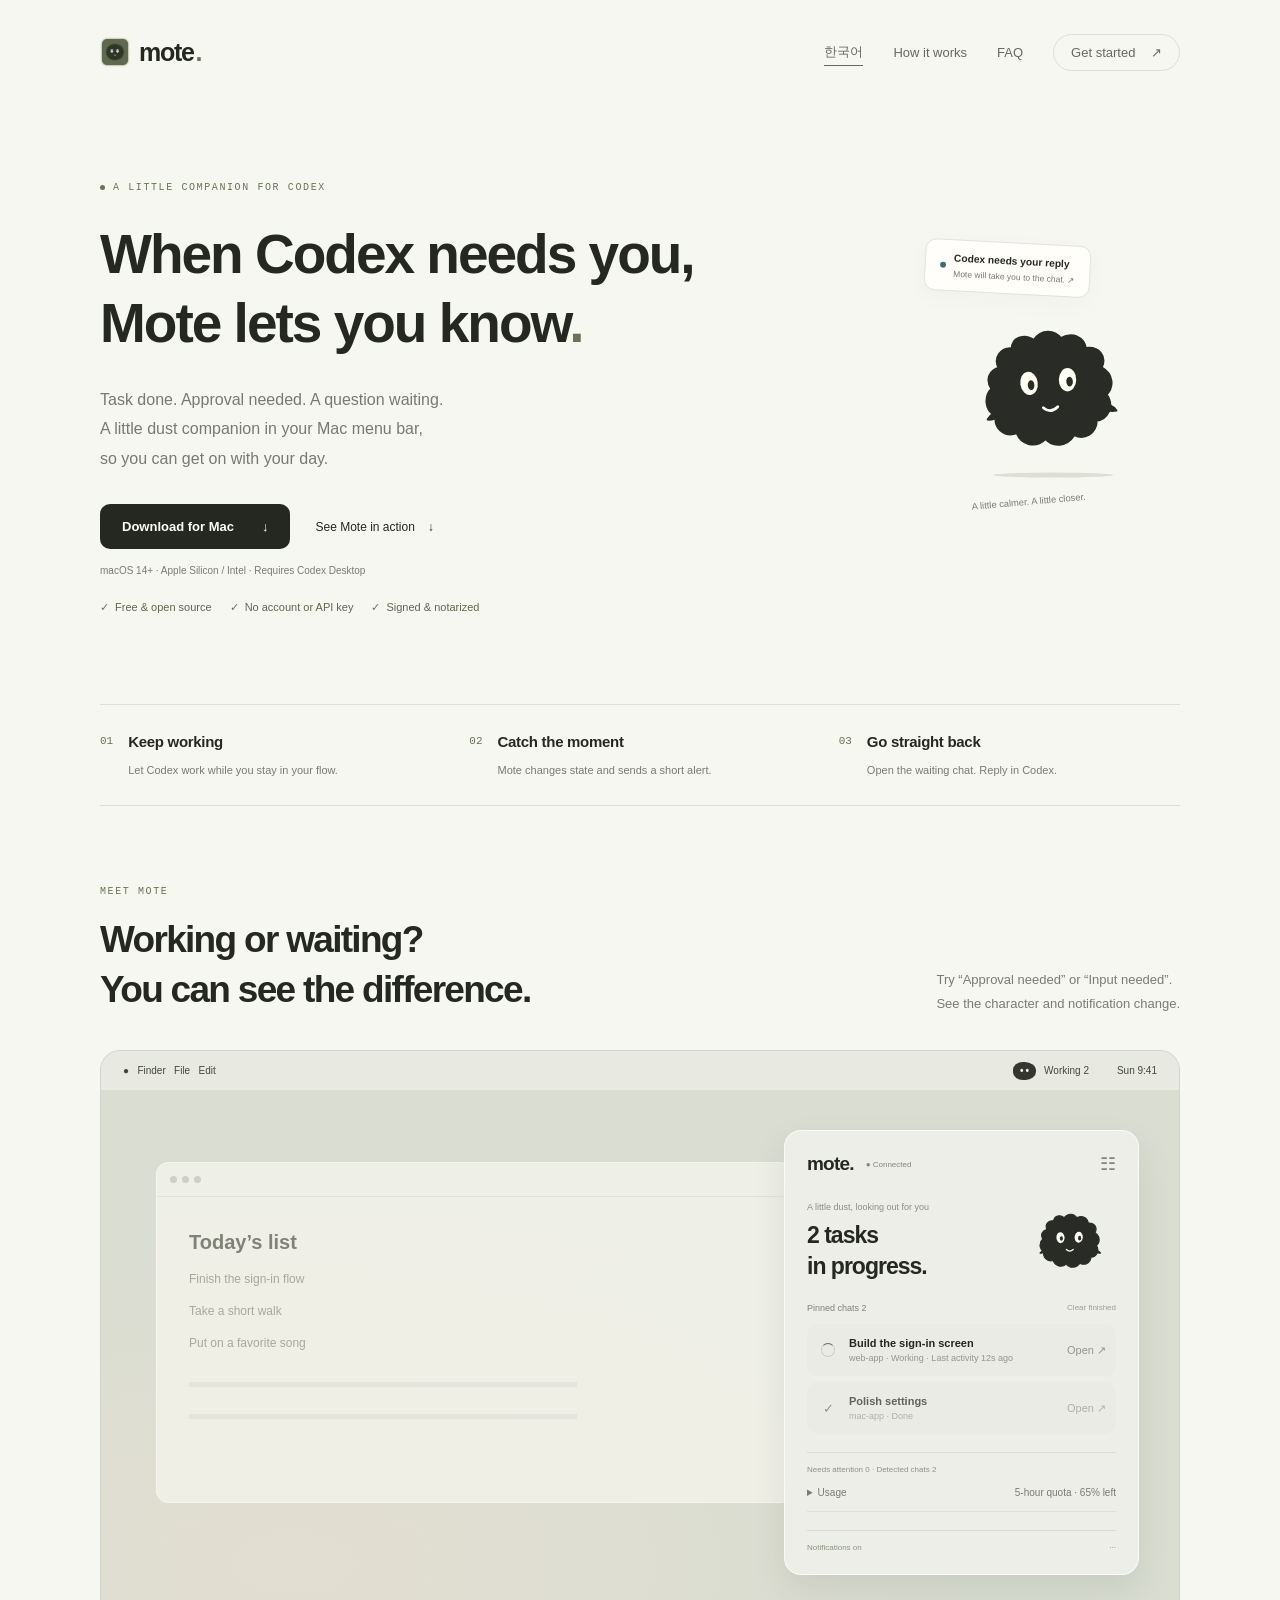
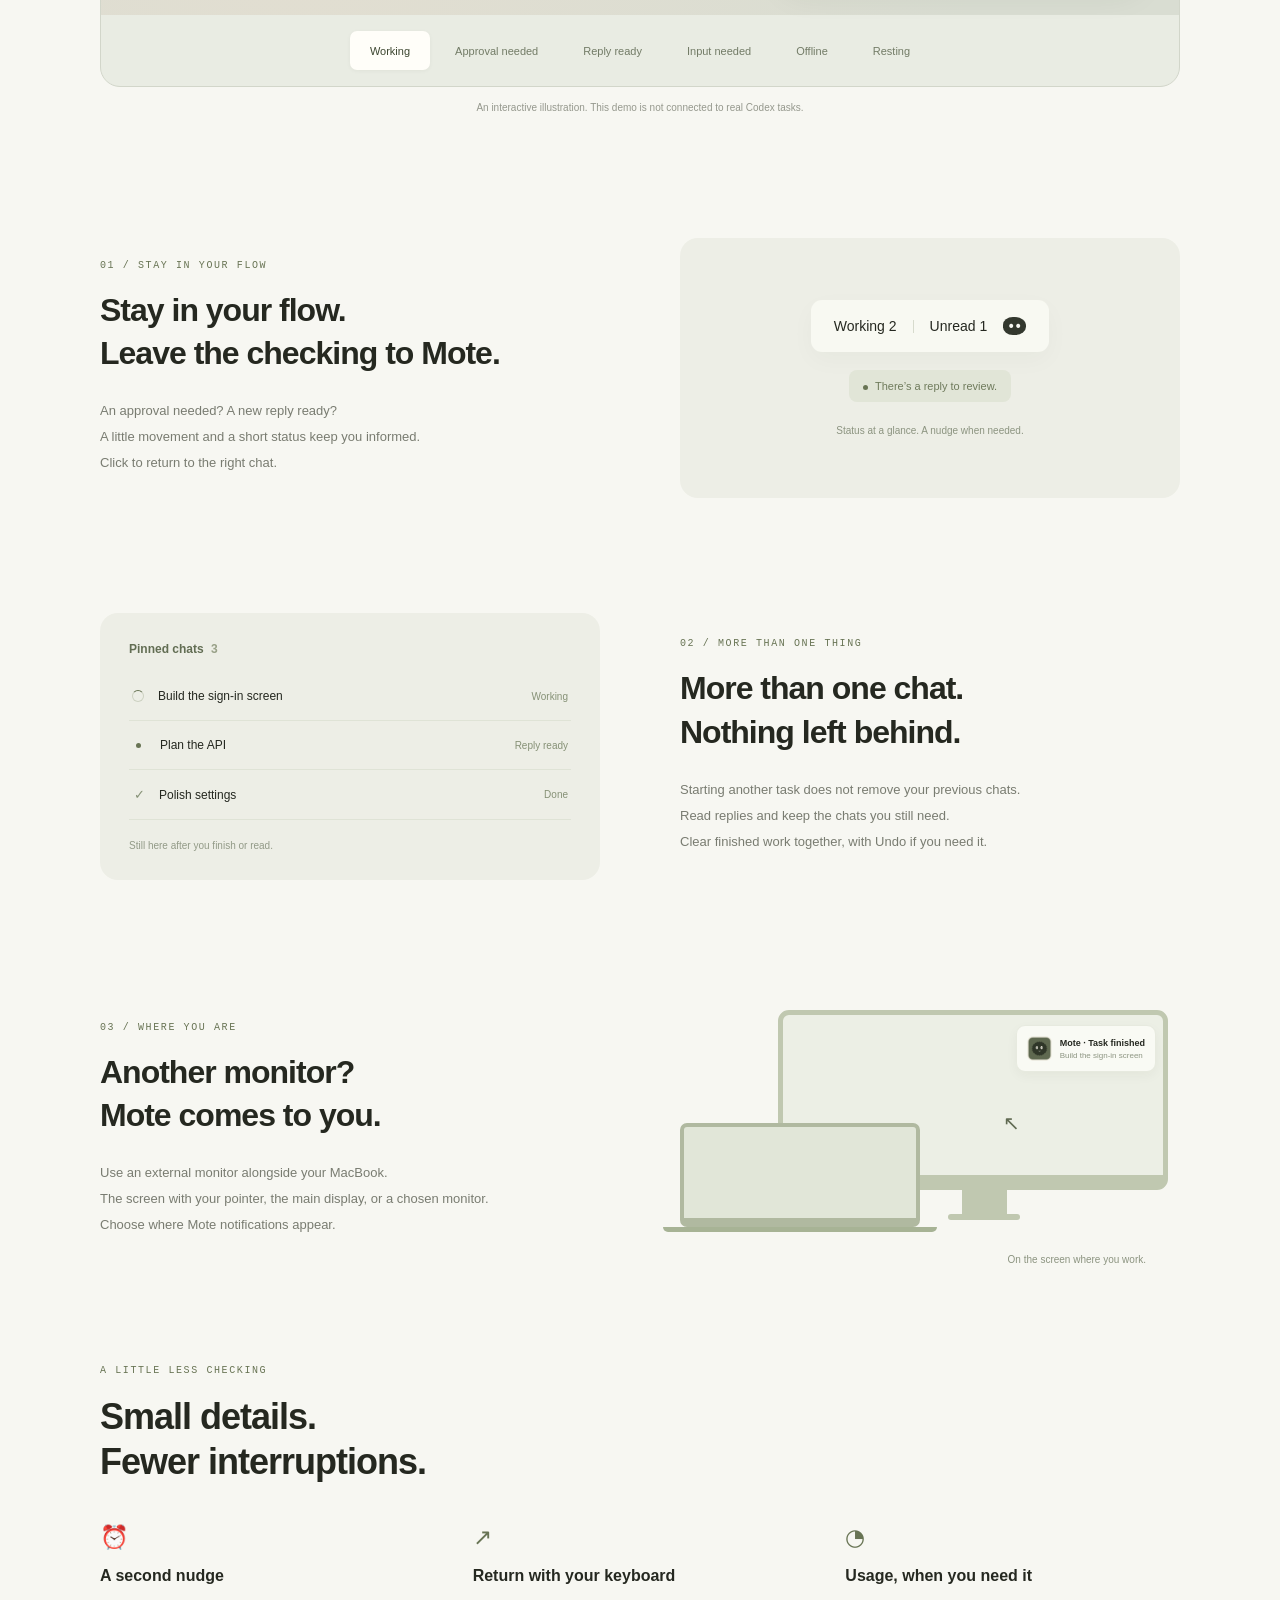
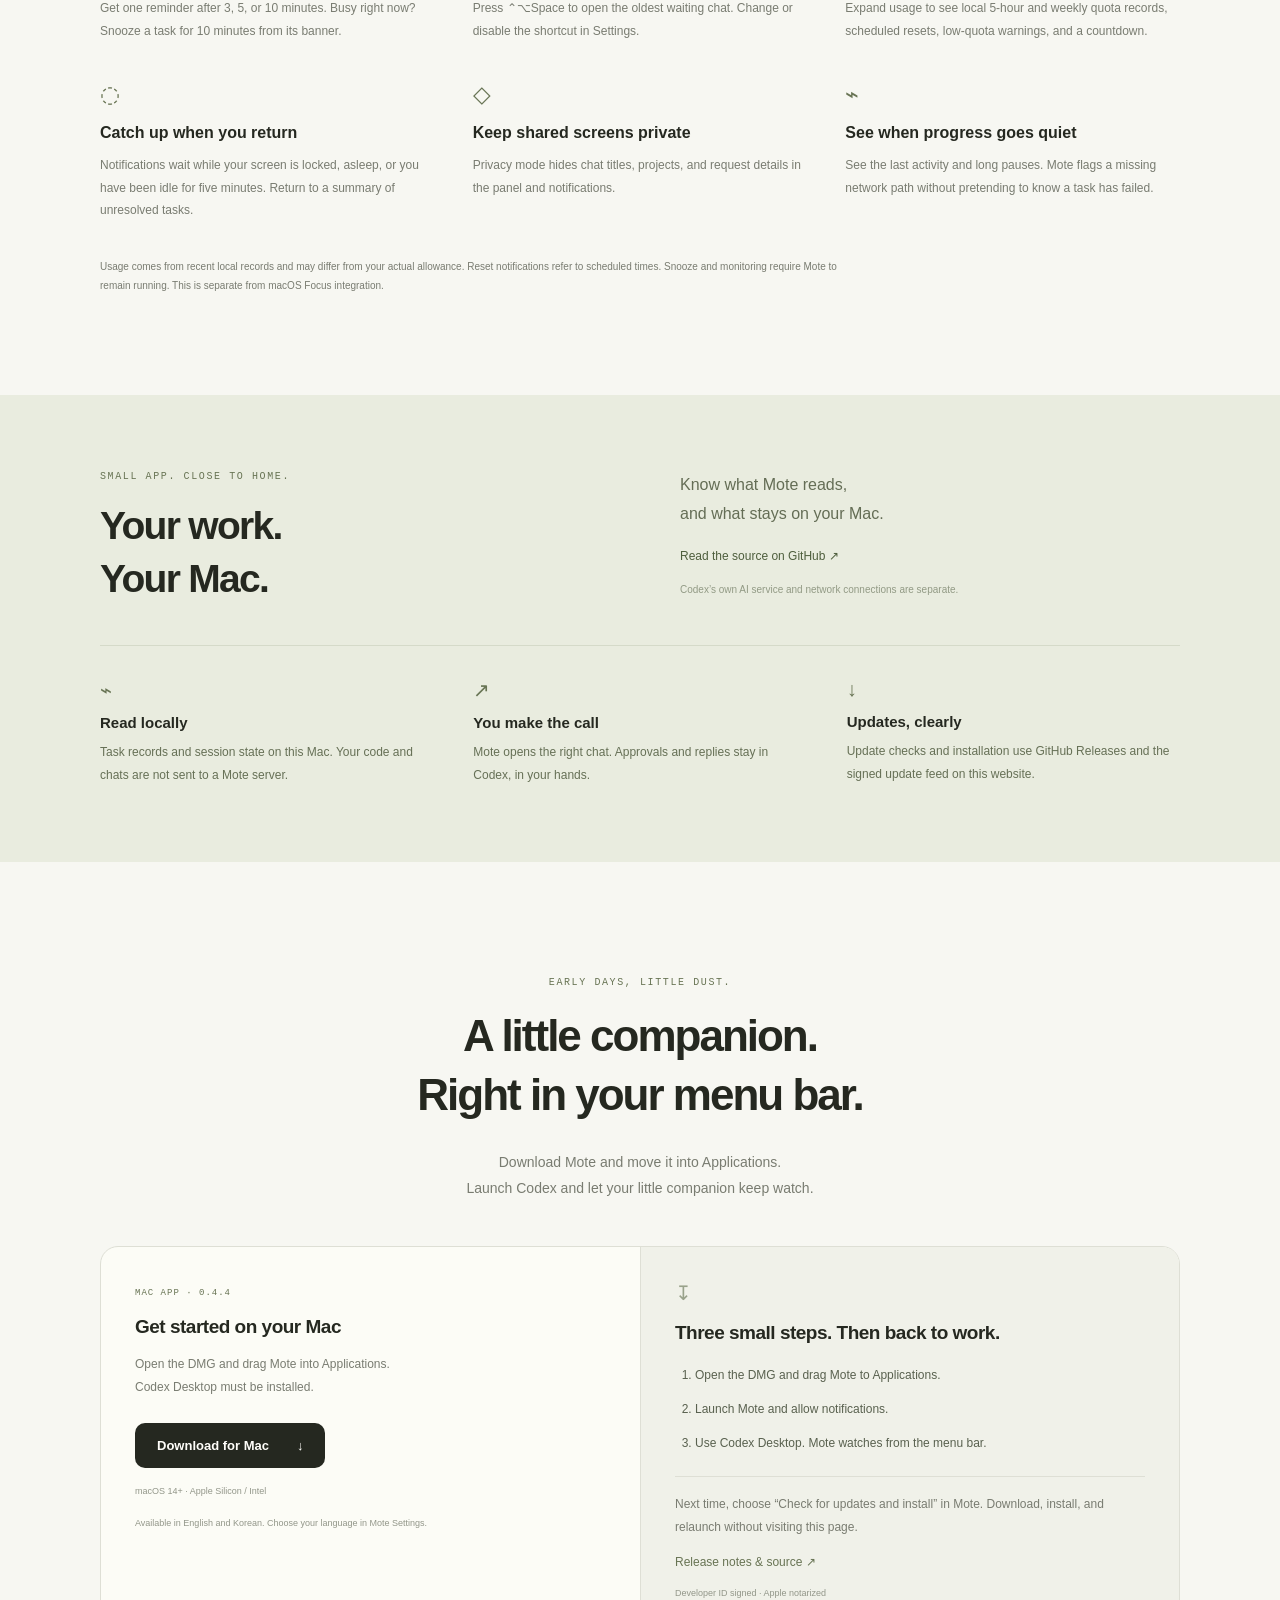
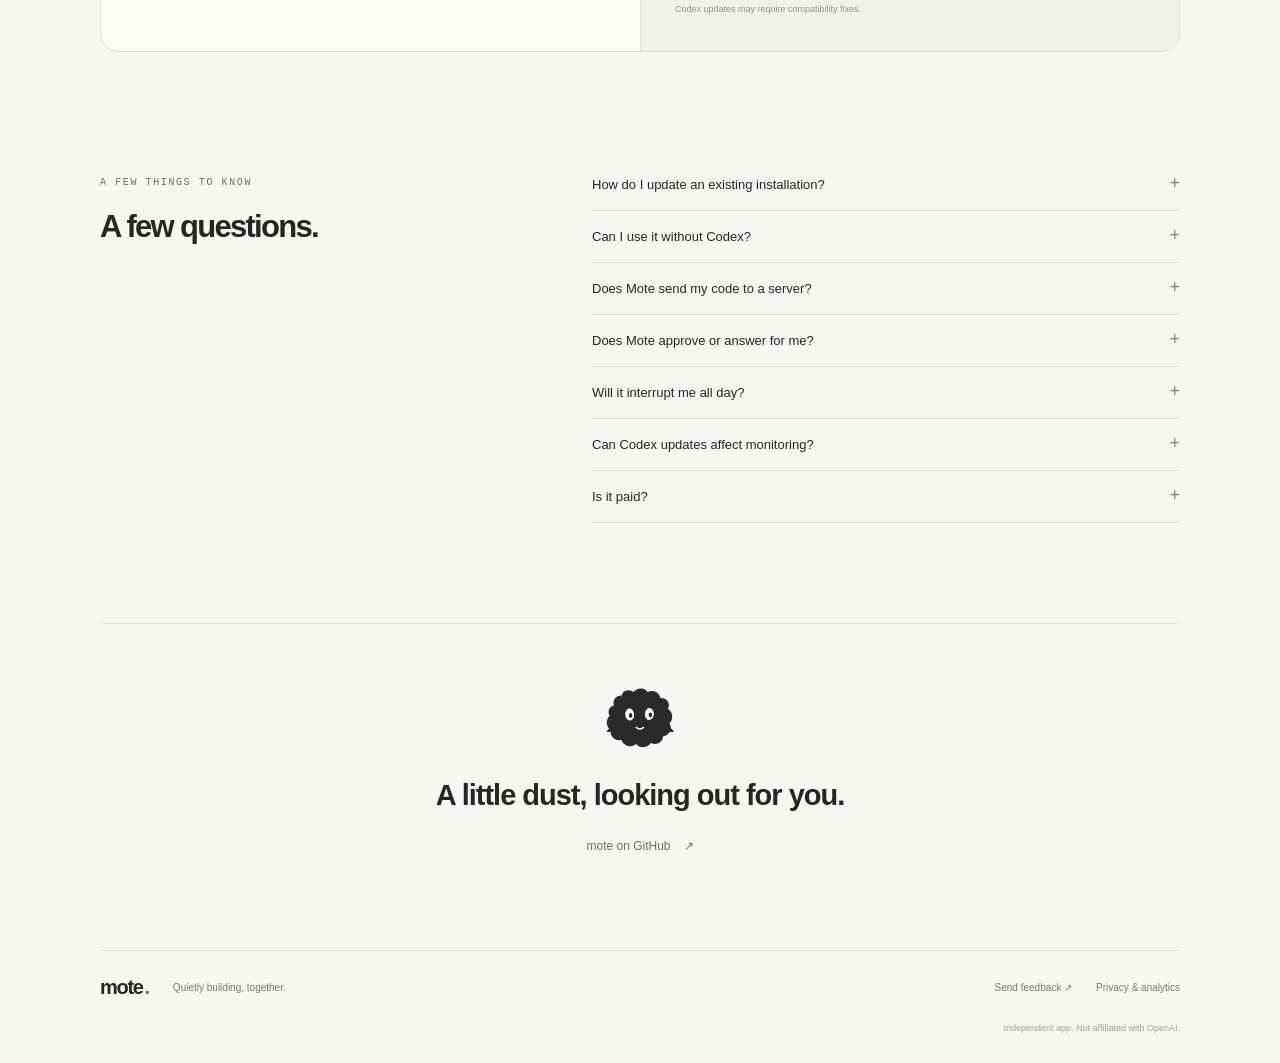
==== commit 773cff20: "Enable website download for notarized Mote 0.4.4" ====
--- a/website/en/index.html
+++ b/website/en/index.html
@@ -22,7 +22,7 @@
 <div class="eyebrow"><span class="live-dot"></span> A LITTLE COMPANION FOR CODEX</div>
 <h1>When Codex needs you,<br>Mote lets you know<span class="period">.</span></h1>
 <p class="hero-copy">Task done. Approval needed. A question waiting.<br>A little dust companion in your Mac menu bar,<br>so you can get on with your day.</p>
-<div class="hero-actions"><a class="button dark" href="https://github.com/shinhanseo/mote/releases/download/v0.4.3/Mote-0.4.3.dmg">Download for Mac <span aria-hidden="true">↓</span></a><a class="text-link" href="#demo">See Mote in action <span aria-hidden="true">↓</span></a></div>
+<div class="hero-actions"><a class="button dark" href="https://github.com/shinhanseo/mote/releases/download/v0.4.4/Mote-0.4.4.dmg">Download for Mac <span aria-hidden="true">↓</span></a><a class="text-link" href="#demo">See Mote in action <span aria-hidden="true">↓</span></a></div>
 <p class="hero-note">macOS 14+ · Apple Silicon / Intel · Requires Codex Desktop</p><div class="hero-trust"><span>Free &amp; open source</span><span>No account or API key</span><span>Signed &amp; notarized</span></div>
 <div class="hero-art" aria-hidden="true"><div class="hero-whisper"><span class="whisper-dot"></span><div><b>Codex needs your reply</b><small>Mote will take you to the chat. ↗</small></div></div><div class="fairy hero-fairy"><span class="eye left"></span><span class="eye right"></span><span class="mouth"></span><span class="arm left"></span><span class="arm right"></span></div><span class="art-note">A little calmer. A little closer.</span><span class="ground"></span></div>
 </section>
@@ -50,8 +50,8 @@
 </section>
 <section class="extras wrap"><span class="overline">A LITTLE LESS CHECKING</span><h2>Small details.<br>Fewer interruptions.</h2><div class="extras-grid"><article><span aria-hidden="true">⏰</span><h3>A second nudge</h3><p>Get one reminder after 3, 5, or 10 minutes. Busy right now? Snooze a task for 10 minutes from its banner.</p></article><article><span aria-hidden="true">↗</span><h3>Return with your keyboard</h3><p>Press ⌃⌥Space to open the oldest waiting chat. Change or disable the shortcut in Settings.</p></article><article><span aria-hidden="true">◔</span><h3>Usage, when you need it</h3><p>Expand usage to see local 5-hour and weekly quota records, scheduled resets, low-quota warnings, and a countdown.</p></article><article><span aria-hidden="true">◌</span><h3>Catch up when you return</h3><p>Notifications wait while your screen is locked, asleep, or you have been idle for five minutes. Return to a summary of unresolved tasks.</p></article><article><span aria-hidden="true">◇</span><h3>Keep shared screens private</h3><p>Privacy mode hides chat titles, projects, and request details in the panel and notifications.</p></article><article><span aria-hidden="true">⌁</span><h3>See when progress goes quiet</h3><p>See the last activity and long pauses. Mote flags a missing network path without pretending to know a task has failed.</p></article></div><p class="extras-note">Usage comes from recent local records and may differ from your actual allowance. Reset notifications refer to scheduled times. Snooze and monitoring require Mote to remain running. This is separate from macOS Focus integration.</p></section>
 <section class="local-section"><div class="wrap local-inner"><div><span class="overline">SMALL APP. CLOSE TO HOME.</span><h2>Your work.<br>Your Mac.</h2></div><div class="local-copy"><p>Know what Mote reads,<br>and what stays on your Mac.</p><a class="text-link" href="https://github.com/shinhanseo/mote" target="_blank" rel="noopener">Read the source on GitHub ↗</a><small>Codex’s own AI service and network connections are separate.</small></div></div><div class="wrap trust-grid"><article><span aria-hidden="true">⌁</span><h3>Read locally</h3><p>Task records and session state on this Mac. Your code and chats are not sent to a Mote server.</p></article><article><span aria-hidden="true">↗</span><h3>You make the call</h3><p>Mote opens the right chat. Approvals and replies stay in Codex, in your hands.</p></article><article><span aria-hidden="true">↓</span><h3>Updates, clearly</h3><p>Update checks and installation use GitHub Releases and the signed update feed on this website.</p></article></div></section>
-<section id="start" class="start wrap"><span class="overline">EARLY DAYS, LITTLE DUST.</span><h2>A little companion.<br>Right in your menu bar.</h2><p>Download Mote and move it into Applications.<br>Launch Codex and let your little companion keep watch.</p><div class="start-options"><div><span class="release-badge">MAC APP · 0.4.3</span><h3>Get started on your Mac</h3><p>Open the DMG and drag Mote into Applications.<br>Codex Desktop must be installed.</p><a class="button dark" href="https://github.com/shinhanseo/mote/releases/download/v0.4.3/Mote-0.4.3.dmg">Download for Mac <span aria-hidden="true">↓</span></a><small>macOS 14+ · Apple Silicon / Intel</small><small>Available in English and Korean. Choose your language in Mote Settings.</small></div><div class="release-note"><span class="release-icon" aria-hidden="true">↧</span><h3>Three small steps. Then back to work.</h3><ol class="install-steps"><li>Open the DMG and drag Mote to Applications.</li><li>Launch Mote and allow notifications.</li><li>Use Codex Desktop. Mote watches from the menu bar.</li></ol><p class="update-detail">Next time, choose “Check for updates and install” in Mote. Download, install, and relaunch without visiting this page.</p><a class="text-link" href="https://github.com/shinhanseo/mote/releases" target="_blank" rel="noopener">Release notes &amp; source ↗</a><small>Developer ID signed · Apple notarized<br>Codex updates may require compatibility fixes.</small></div></div></section>
-<section id="questions" class="faq wrap"><div><span class="overline">A FEW THINGS TO KNOW</span><h2>A few questions.</h2></div><div class="faq-list"><details><summary>How do I update an existing installation?</summary><p>Quit Mote, open the new DMG, and replace Mote in Applications. Your settings are kept. From 0.4.0, Check for Updates & Install in Settings downloads a signed update, installs it, and relaunches Mote after your confirmation. Users on 0.3.1 or earlier need one manual replacement from this website to receive the updater.</p></details><details><summary>Can I use it without Codex?</summary><p>Mote is a companion for Codex Desktop. It requires Codex Desktop and its local task records. Other AI tools and iPhone integration are not currently supported.</p></details><details><summary>Does Mote send my code to a server?</summary><p>Task monitoring happens on your Mac. Mote does not send chats or code to a Mote server. Codex’s own AI services and manual GitHub update checks are separate.</p></details><details><summary>Does Mote approve or answer for me?</summary><p>No. Mote shows status and opens the relevant chat. You approve requests and answer questions in Codex yourself.</p></details><details><summary>Will it interrupt me all day?</summary><p>Configure approval, input, completion, and error notifications and sounds. Pause notifications for 30 minutes or leave replies for later. Mote respects macOS Reduce Motion.</p></details><details><summary>Can Codex updates affect monitoring?</summary><p>Yes. Mote currently relies on Codex Desktop’s local data and private live connection format. Updates may require compatibility fixes. Unsupported formats appear in Mote’s diagnostics.</p></details><details><summary>Is it paid?</summary><p>Mote 0.4.3 is currently free to download. Source code is public. No paid product or checkout is offered, and future pricing has not been decided.</p></details></div></section>
+<section id="start" class="start wrap"><span class="overline">EARLY DAYS, LITTLE DUST.</span><h2>A little companion.<br>Right in your menu bar.</h2><p>Download Mote and move it into Applications.<br>Launch Codex and let your little companion keep watch.</p><div class="start-options"><div><span class="release-badge">MAC APP · 0.4.4</span><h3>Get started on your Mac</h3><p>Open the DMG and drag Mote into Applications.<br>Codex Desktop must be installed.</p><a class="button dark" href="https://github.com/shinhanseo/mote/releases/download/v0.4.4/Mote-0.4.4.dmg">Download for Mac <span aria-hidden="true">↓</span></a><small>macOS 14+ · Apple Silicon / Intel</small><small>Available in English and Korean. Choose your language in Mote Settings.</small></div><div class="release-note"><span class="release-icon" aria-hidden="true">↧</span><h3>Three small steps. Then back to work.</h3><ol class="install-steps"><li>Open the DMG and drag Mote to Applications.</li><li>Launch Mote and allow notifications.</li><li>Use Codex Desktop. Mote watches from the menu bar.</li></ol><p class="update-detail">Next time, choose “Check for updates and install” in Mote. Download, install, and relaunch without visiting this page.</p><a class="text-link" href="https://github.com/shinhanseo/mote/releases" target="_blank" rel="noopener">Release notes &amp; source ↗</a><small>Developer ID signed · Apple notarized<br>Codex updates may require compatibility fixes.</small></div></div></section>
+<section id="questions" class="faq wrap"><div><span class="overline">A FEW THINGS TO KNOW</span><h2>A few questions.</h2></div><div class="faq-list"><details><summary>How do I update an existing installation?</summary><p>Quit Mote, open the new DMG, and replace Mote in Applications. Your settings are kept. From 0.4.0, Check for Updates & Install in Settings downloads a signed update, installs it, and relaunches Mote after your confirmation. Users on 0.3.1 or earlier need one manual replacement from this website to receive the updater.</p></details><details><summary>Can I use it without Codex?</summary><p>Mote is a companion for Codex Desktop. It requires Codex Desktop and its local task records. Other AI tools and iPhone integration are not currently supported.</p></details><details><summary>Does Mote send my code to a server?</summary><p>Task monitoring happens on your Mac. Mote does not send chats or code to a Mote server. Codex’s own AI services and manual GitHub update checks are separate.</p></details><details><summary>Does Mote approve or answer for me?</summary><p>No. Mote shows status and opens the relevant chat. You approve requests and answer questions in Codex yourself.</p></details><details><summary>Will it interrupt me all day?</summary><p>Configure approval, input, completion, and error notifications and sounds. Pause notifications for 30 minutes or leave replies for later. Mote respects macOS Reduce Motion.</p></details><details><summary>Can Codex updates affect monitoring?</summary><p>Yes. Mote currently relies on Codex Desktop’s local data and private live connection format. Updates may require compatibility fixes. Unsupported formats appear in Mote’s diagnostics.</p></details><details><summary>Is it paid?</summary><p>Mote 0.4.4 is currently free to download. Source code is public. No paid product or checkout is offered, and future pricing has not been decided.</p></details></div></section>
 <section class="outro wrap"><div class="fairy outro-fairy" aria-hidden="true"><span class="eye left"></span><span class="eye right"></span><span class="mouth"></span></div><h2>A little dust, looking out for you.</h2><a class="text-link" href="https://github.com/shinhanseo/mote" target="_blank" rel="noopener">mote on GitHub <span aria-hidden="true">↗</span></a></section>
 </main><footer class="footer wrap"><a class="brand" href="#">mote<span>.</span></a><span>Quietly building, together.</span><a href="https://github.com/shinhanseo/mote/issues" target="_blank" rel="noopener">Send feedback ↗</a><a href="../analytics.html">Privacy &amp; analytics</a><small>Independent app. Not affiliated with OpenAI.</small></footer>
 </body></html>
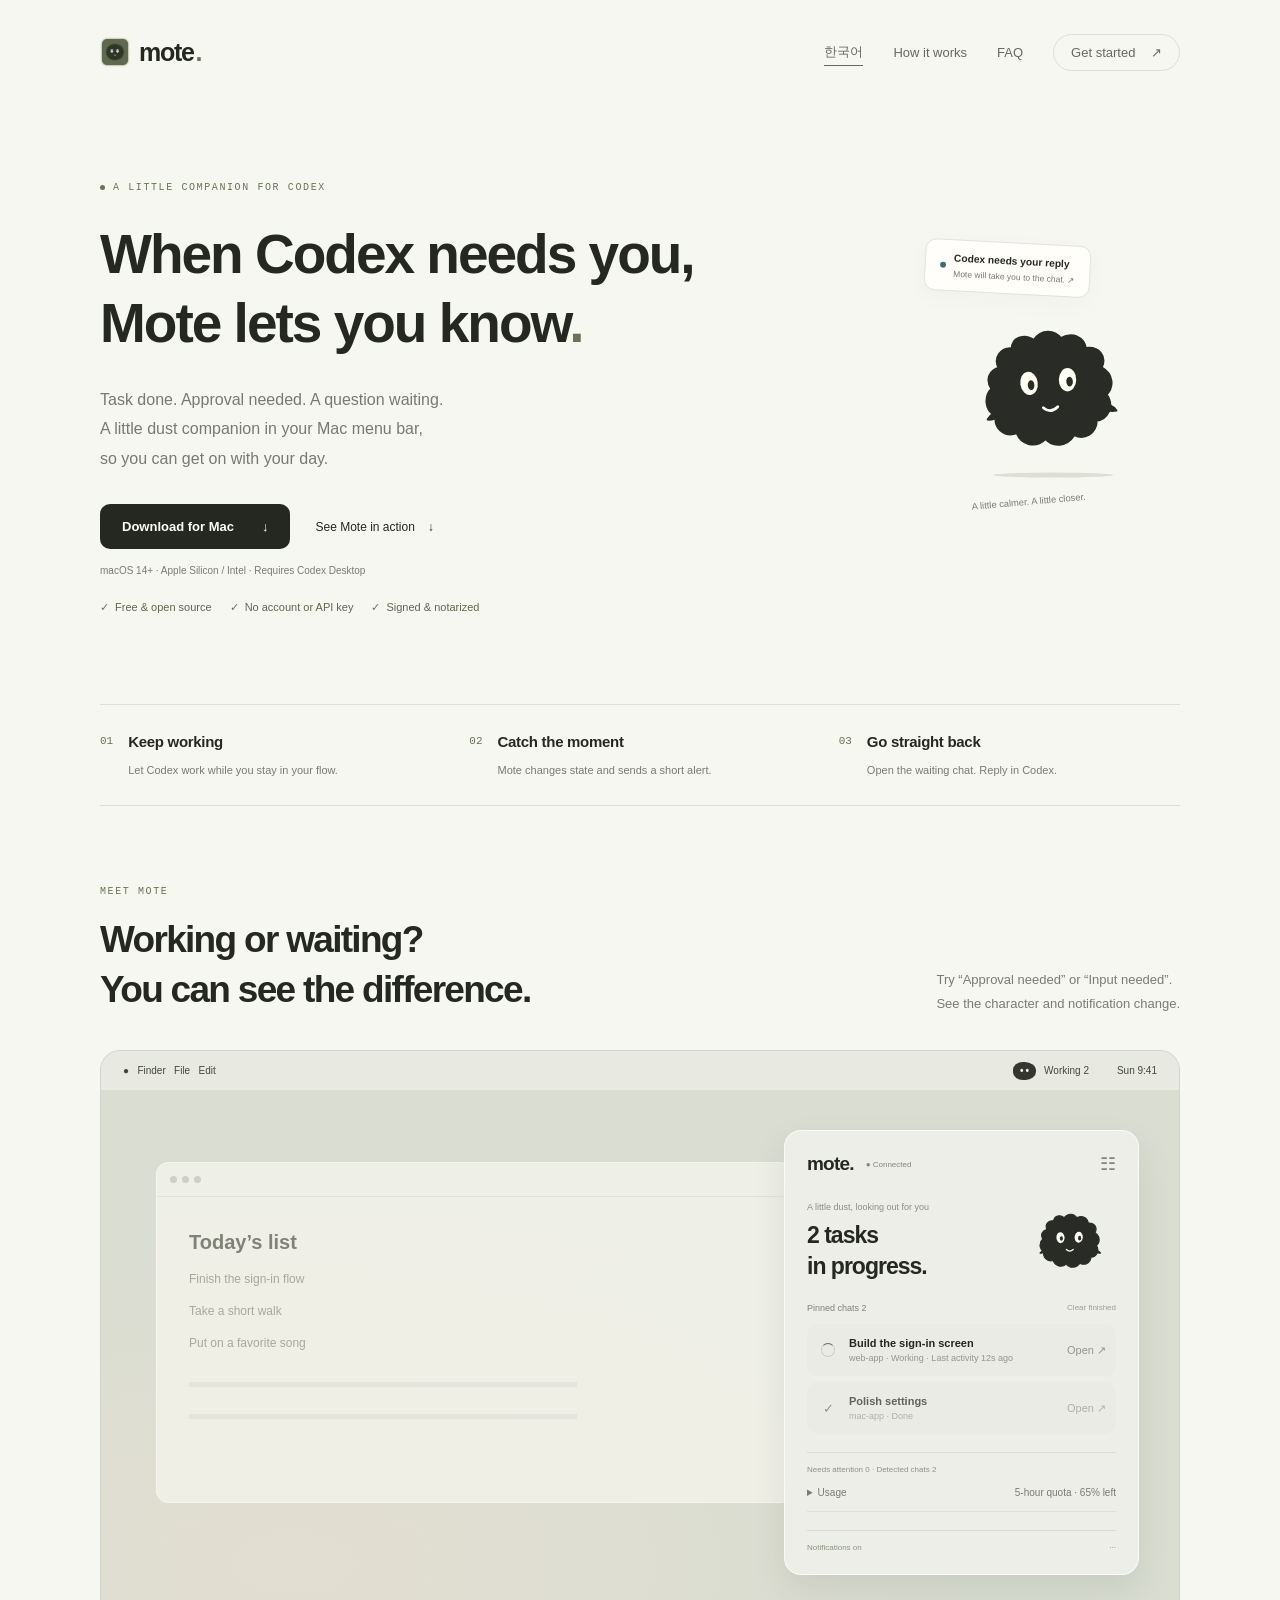
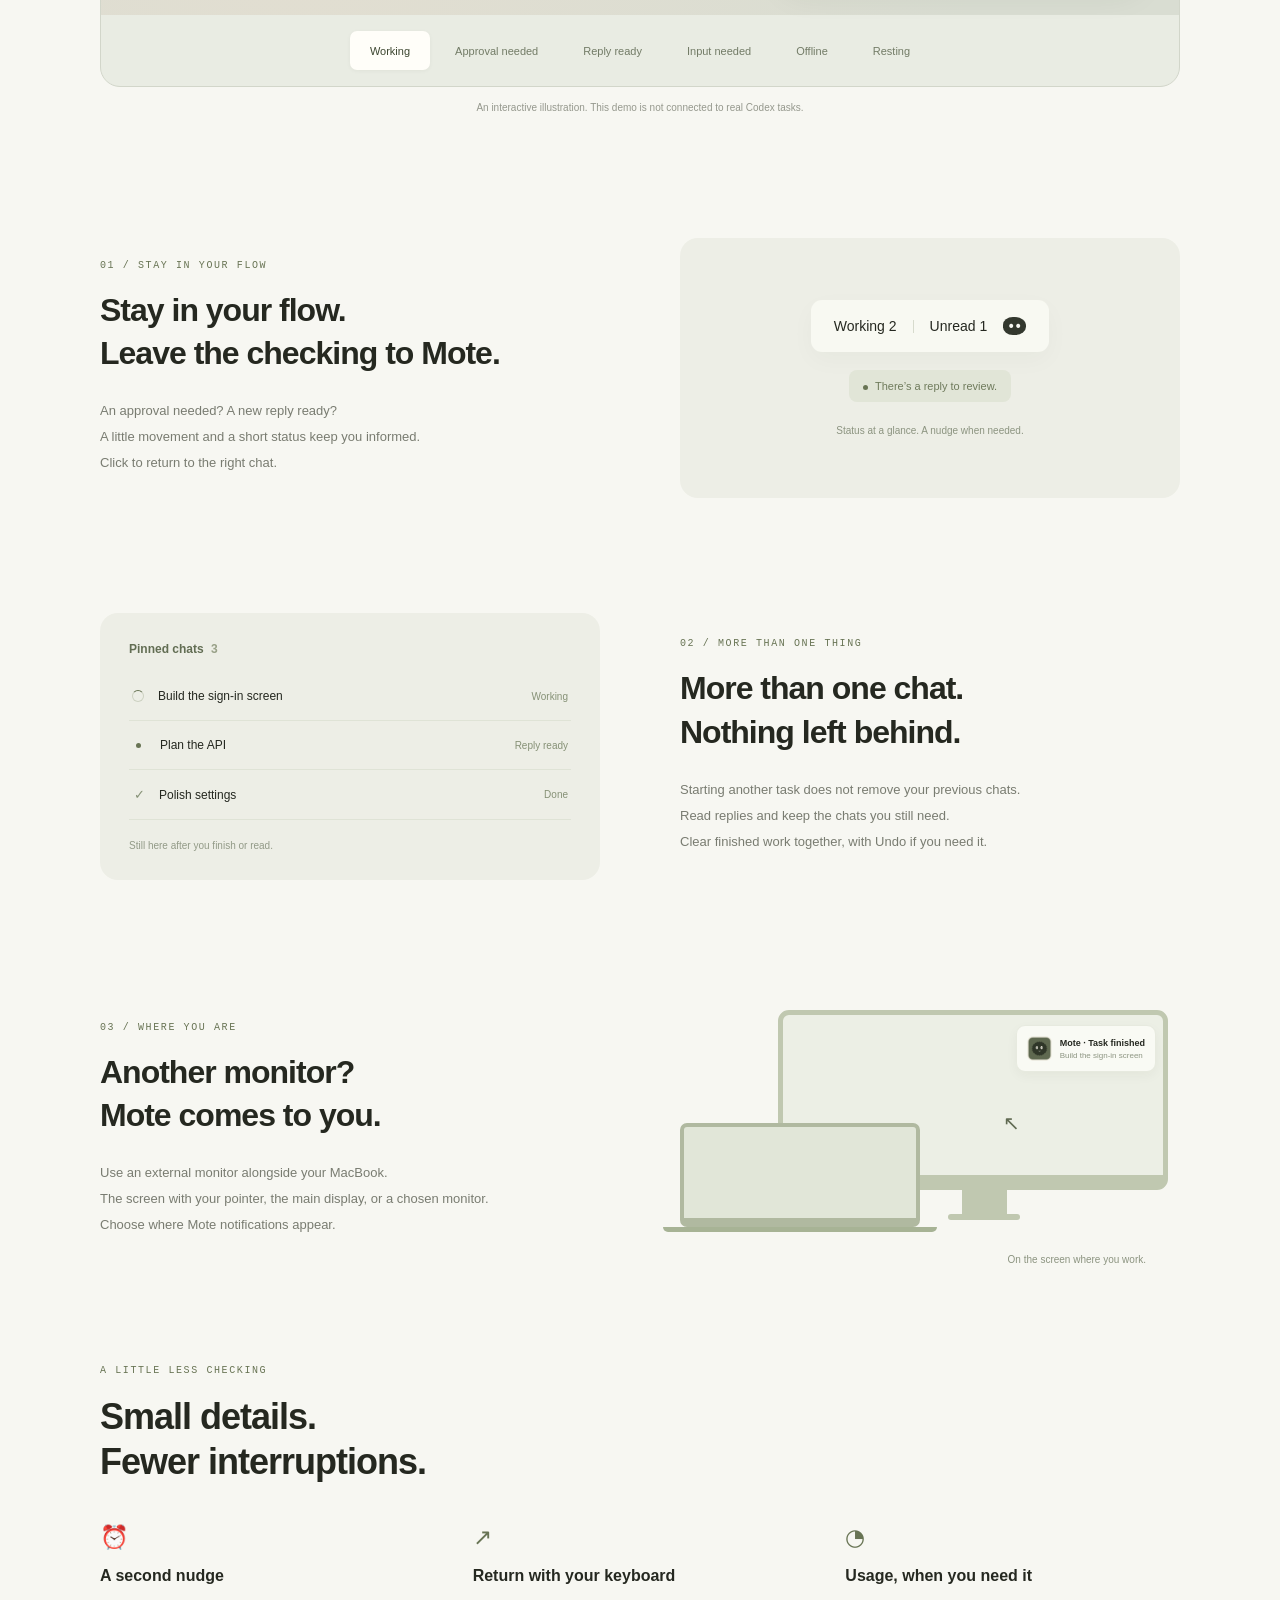
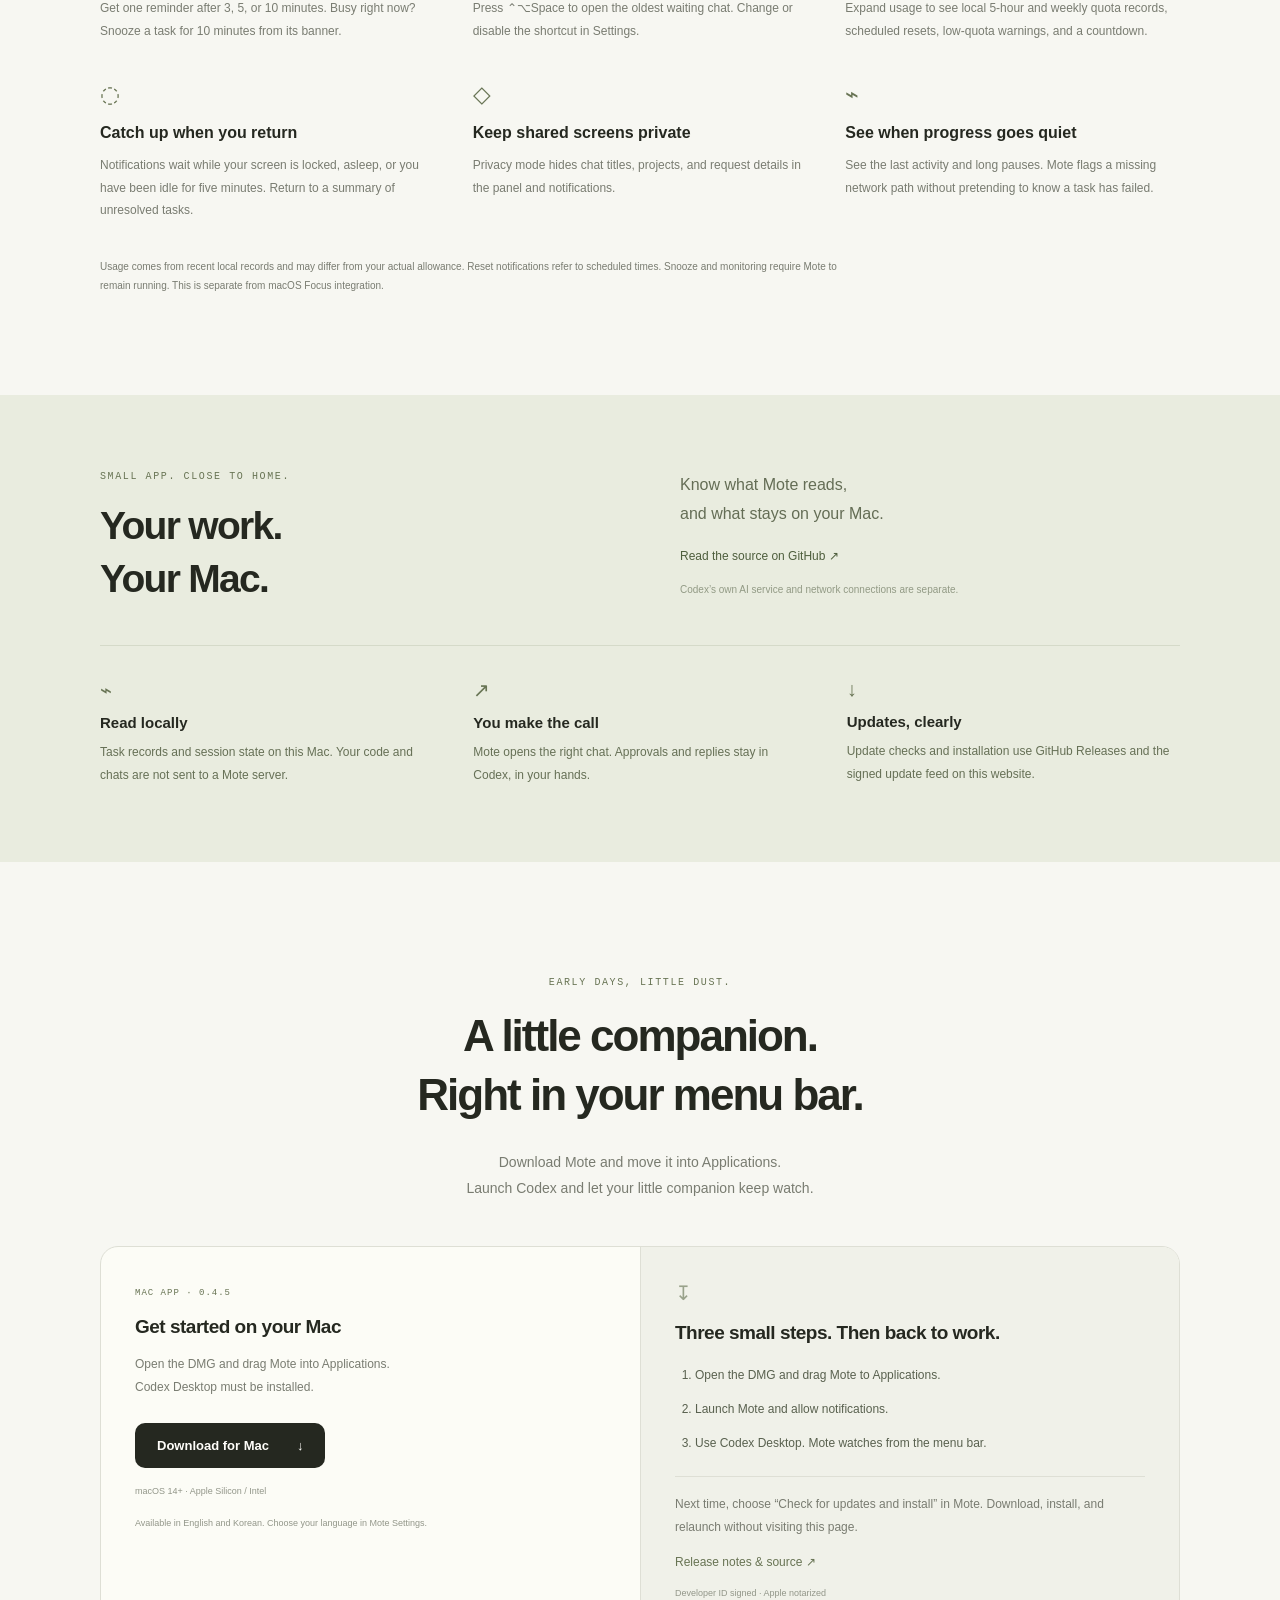
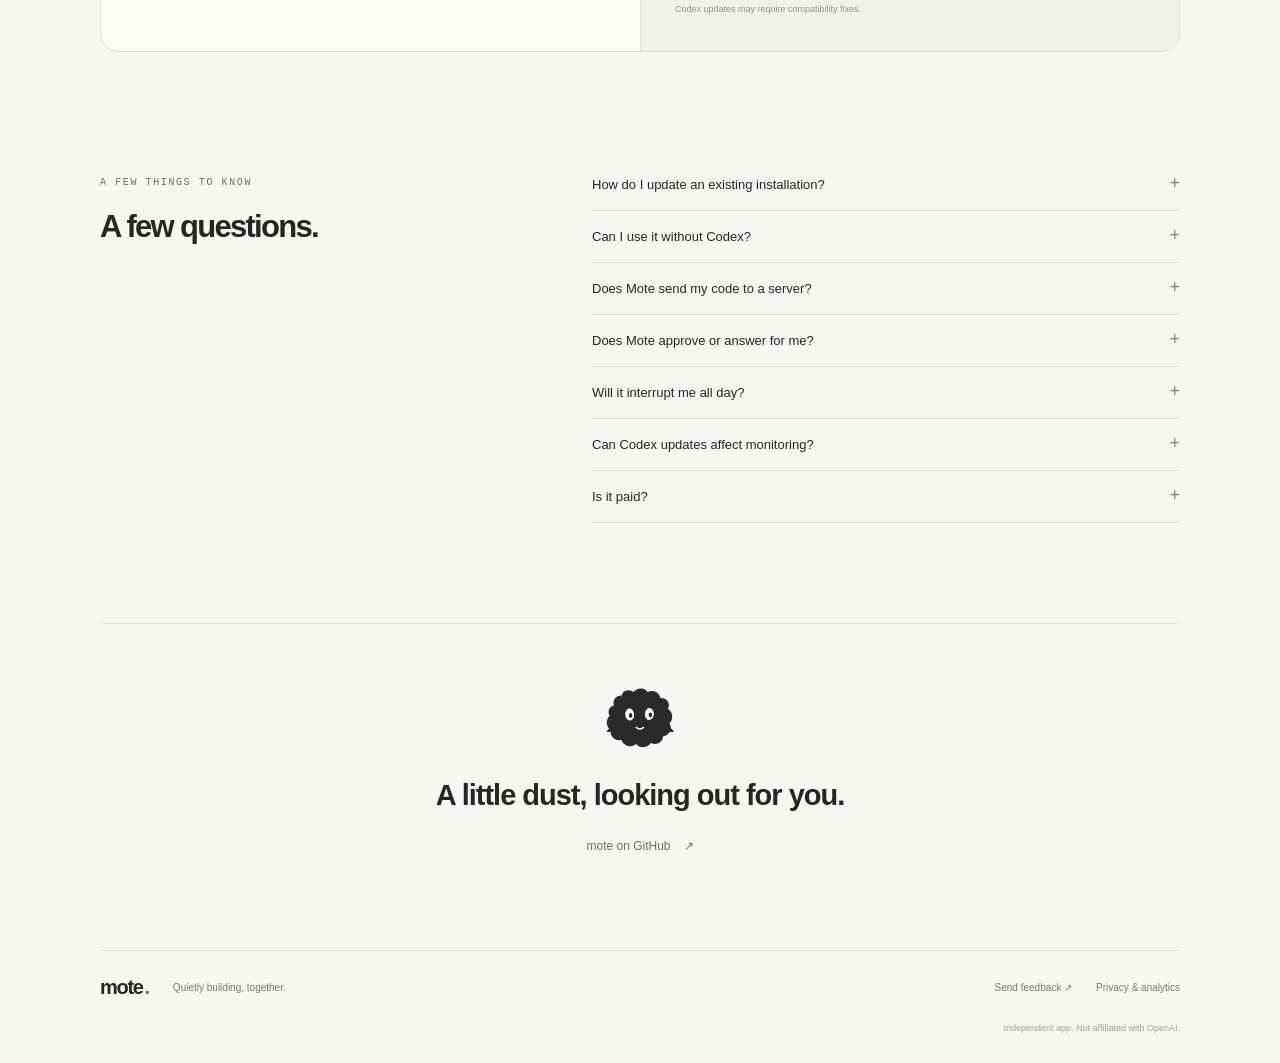
==== commit ab00ff8f: "Enable website download for notarized Mote 0.4.5" ====
--- a/website/en/index.html
+++ b/website/en/index.html
@@ -22,7 +22,7 @@
 <div class="eyebrow"><span class="live-dot"></span> A LITTLE COMPANION FOR CODEX</div>
 <h1>When Codex needs you,<br>Mote lets you know<span class="period">.</span></h1>
 <p class="hero-copy">Task done. Approval needed. A question waiting.<br>A little dust companion in your Mac menu bar,<br>so you can get on with your day.</p>
-<div class="hero-actions"><a class="button dark" href="https://github.com/shinhanseo/mote/releases/download/v0.4.4/Mote-0.4.4.dmg">Download for Mac <span aria-hidden="true">↓</span></a><a class="text-link" href="#demo">See Mote in action <span aria-hidden="true">↓</span></a></div>
+<div class="hero-actions"><a class="button dark" href="https://github.com/shinhanseo/mote/releases/download/v0.4.5/Mote-0.4.5.dmg">Download for Mac <span aria-hidden="true">↓</span></a><a class="text-link" href="#demo">See Mote in action <span aria-hidden="true">↓</span></a></div>
 <p class="hero-note">macOS 14+ · Apple Silicon / Intel · Requires Codex Desktop</p><div class="hero-trust"><span>Free &amp; open source</span><span>No account or API key</span><span>Signed &amp; notarized</span></div>
 <div class="hero-art" aria-hidden="true"><div class="hero-whisper"><span class="whisper-dot"></span><div><b>Codex needs your reply</b><small>Mote will take you to the chat. ↗</small></div></div><div class="fairy hero-fairy"><span class="eye left"></span><span class="eye right"></span><span class="mouth"></span><span class="arm left"></span><span class="arm right"></span></div><span class="art-note">A little calmer. A little closer.</span><span class="ground"></span></div>
 </section>
@@ -50,8 +50,8 @@
 </section>
 <section class="extras wrap"><span class="overline">A LITTLE LESS CHECKING</span><h2>Small details.<br>Fewer interruptions.</h2><div class="extras-grid"><article><span aria-hidden="true">⏰</span><h3>A second nudge</h3><p>Get one reminder after 3, 5, or 10 minutes. Busy right now? Snooze a task for 10 minutes from its banner.</p></article><article><span aria-hidden="true">↗</span><h3>Return with your keyboard</h3><p>Press ⌃⌥Space to open the oldest waiting chat. Change or disable the shortcut in Settings.</p></article><article><span aria-hidden="true">◔</span><h3>Usage, when you need it</h3><p>Expand usage to see local 5-hour and weekly quota records, scheduled resets, low-quota warnings, and a countdown.</p></article><article><span aria-hidden="true">◌</span><h3>Catch up when you return</h3><p>Notifications wait while your screen is locked, asleep, or you have been idle for five minutes. Return to a summary of unresolved tasks.</p></article><article><span aria-hidden="true">◇</span><h3>Keep shared screens private</h3><p>Privacy mode hides chat titles, projects, and request details in the panel and notifications.</p></article><article><span aria-hidden="true">⌁</span><h3>See when progress goes quiet</h3><p>See the last activity and long pauses. Mote flags a missing network path without pretending to know a task has failed.</p></article></div><p class="extras-note">Usage comes from recent local records and may differ from your actual allowance. Reset notifications refer to scheduled times. Snooze and monitoring require Mote to remain running. This is separate from macOS Focus integration.</p></section>
 <section class="local-section"><div class="wrap local-inner"><div><span class="overline">SMALL APP. CLOSE TO HOME.</span><h2>Your work.<br>Your Mac.</h2></div><div class="local-copy"><p>Know what Mote reads,<br>and what stays on your Mac.</p><a class="text-link" href="https://github.com/shinhanseo/mote" target="_blank" rel="noopener">Read the source on GitHub ↗</a><small>Codex’s own AI service and network connections are separate.</small></div></div><div class="wrap trust-grid"><article><span aria-hidden="true">⌁</span><h3>Read locally</h3><p>Task records and session state on this Mac. Your code and chats are not sent to a Mote server.</p></article><article><span aria-hidden="true">↗</span><h3>You make the call</h3><p>Mote opens the right chat. Approvals and replies stay in Codex, in your hands.</p></article><article><span aria-hidden="true">↓</span><h3>Updates, clearly</h3><p>Update checks and installation use GitHub Releases and the signed update feed on this website.</p></article></div></section>
-<section id="start" class="start wrap"><span class="overline">EARLY DAYS, LITTLE DUST.</span><h2>A little companion.<br>Right in your menu bar.</h2><p>Download Mote and move it into Applications.<br>Launch Codex and let your little companion keep watch.</p><div class="start-options"><div><span class="release-badge">MAC APP · 0.4.4</span><h3>Get started on your Mac</h3><p>Open the DMG and drag Mote into Applications.<br>Codex Desktop must be installed.</p><a class="button dark" href="https://github.com/shinhanseo/mote/releases/download/v0.4.4/Mote-0.4.4.dmg">Download for Mac <span aria-hidden="true">↓</span></a><small>macOS 14+ · Apple Silicon / Intel</small><small>Available in English and Korean. Choose your language in Mote Settings.</small></div><div class="release-note"><span class="release-icon" aria-hidden="true">↧</span><h3>Three small steps. Then back to work.</h3><ol class="install-steps"><li>Open the DMG and drag Mote to Applications.</li><li>Launch Mote and allow notifications.</li><li>Use Codex Desktop. Mote watches from the menu bar.</li></ol><p class="update-detail">Next time, choose “Check for updates and install” in Mote. Download, install, and relaunch without visiting this page.</p><a class="text-link" href="https://github.com/shinhanseo/mote/releases" target="_blank" rel="noopener">Release notes &amp; source ↗</a><small>Developer ID signed · Apple notarized<br>Codex updates may require compatibility fixes.</small></div></div></section>
-<section id="questions" class="faq wrap"><div><span class="overline">A FEW THINGS TO KNOW</span><h2>A few questions.</h2></div><div class="faq-list"><details><summary>How do I update an existing installation?</summary><p>Quit Mote, open the new DMG, and replace Mote in Applications. Your settings are kept. From 0.4.0, Check for Updates & Install in Settings downloads a signed update, installs it, and relaunches Mote after your confirmation. Users on 0.3.1 or earlier need one manual replacement from this website to receive the updater.</p></details><details><summary>Can I use it without Codex?</summary><p>Mote is a companion for Codex Desktop. It requires Codex Desktop and its local task records. Other AI tools and iPhone integration are not currently supported.</p></details><details><summary>Does Mote send my code to a server?</summary><p>Task monitoring happens on your Mac. Mote does not send chats or code to a Mote server. Codex’s own AI services and manual GitHub update checks are separate.</p></details><details><summary>Does Mote approve or answer for me?</summary><p>No. Mote shows status and opens the relevant chat. You approve requests and answer questions in Codex yourself.</p></details><details><summary>Will it interrupt me all day?</summary><p>Configure approval, input, completion, and error notifications and sounds. Pause notifications for 30 minutes or leave replies for later. Mote respects macOS Reduce Motion.</p></details><details><summary>Can Codex updates affect monitoring?</summary><p>Yes. Mote currently relies on Codex Desktop’s local data and private live connection format. Updates may require compatibility fixes. Unsupported formats appear in Mote’s diagnostics.</p></details><details><summary>Is it paid?</summary><p>Mote 0.4.4 is currently free to download. Source code is public. No paid product or checkout is offered, and future pricing has not been decided.</p></details></div></section>
+<section id="start" class="start wrap"><span class="overline">EARLY DAYS, LITTLE DUST.</span><h2>A little companion.<br>Right in your menu bar.</h2><p>Download Mote and move it into Applications.<br>Launch Codex and let your little companion keep watch.</p><div class="start-options"><div><span class="release-badge">MAC APP · 0.4.5</span><h3>Get started on your Mac</h3><p>Open the DMG and drag Mote into Applications.<br>Codex Desktop must be installed.</p><a class="button dark" href="https://github.com/shinhanseo/mote/releases/download/v0.4.5/Mote-0.4.5.dmg">Download for Mac <span aria-hidden="true">↓</span></a><small>macOS 14+ · Apple Silicon / Intel</small><small>Available in English and Korean. Choose your language in Mote Settings.</small></div><div class="release-note"><span class="release-icon" aria-hidden="true">↧</span><h3>Three small steps. Then back to work.</h3><ol class="install-steps"><li>Open the DMG and drag Mote to Applications.</li><li>Launch Mote and allow notifications.</li><li>Use Codex Desktop. Mote watches from the menu bar.</li></ol><p class="update-detail">Next time, choose “Check for updates and install” in Mote. Download, install, and relaunch without visiting this page.</p><a class="text-link" href="https://github.com/shinhanseo/mote/releases" target="_blank" rel="noopener">Release notes &amp; source ↗</a><small>Developer ID signed · Apple notarized<br>Codex updates may require compatibility fixes.</small></div></div></section>
+<section id="questions" class="faq wrap"><div><span class="overline">A FEW THINGS TO KNOW</span><h2>A few questions.</h2></div><div class="faq-list"><details><summary>How do I update an existing installation?</summary><p>Quit Mote, open the new DMG, and replace Mote in Applications. Your settings are kept. From 0.4.0, Check for Updates & Install in Settings downloads a signed update, installs it, and relaunches Mote after your confirmation. Users on 0.3.1 or earlier need one manual replacement from this website to receive the updater.</p></details><details><summary>Can I use it without Codex?</summary><p>Mote is a companion for Codex Desktop. It requires Codex Desktop and its local task records. Other AI tools and iPhone integration are not currently supported.</p></details><details><summary>Does Mote send my code to a server?</summary><p>Task monitoring happens on your Mac. Mote does not send chats or code to a Mote server. Codex’s own AI services and manual GitHub update checks are separate.</p></details><details><summary>Does Mote approve or answer for me?</summary><p>No. Mote shows status and opens the relevant chat. You approve requests and answer questions in Codex yourself.</p></details><details><summary>Will it interrupt me all day?</summary><p>Configure approval, input, completion, and error notifications and sounds. Pause notifications for 30 minutes or leave replies for later. Mote respects macOS Reduce Motion.</p></details><details><summary>Can Codex updates affect monitoring?</summary><p>Yes. Mote currently relies on Codex Desktop’s local data and private live connection format. Updates may require compatibility fixes. Unsupported formats appear in Mote’s diagnostics.</p></details><details><summary>Is it paid?</summary><p>Mote 0.4.5 is currently free to download. Source code is public. No paid product or checkout is offered, and future pricing has not been decided.</p></details></div></section>
 <section class="outro wrap"><div class="fairy outro-fairy" aria-hidden="true"><span class="eye left"></span><span class="eye right"></span><span class="mouth"></span></div><h2>A little dust, looking out for you.</h2><a class="text-link" href="https://github.com/shinhanseo/mote" target="_blank" rel="noopener">mote on GitHub <span aria-hidden="true">↗</span></a></section>
 </main><footer class="footer wrap"><a class="brand" href="#">mote<span>.</span></a><span>Quietly building, together.</span><a href="https://github.com/shinhanseo/mote/issues" target="_blank" rel="noopener">Send feedback ↗</a><a href="../analytics.html">Privacy &amp; analytics</a><small>Independent app. Not affiliated with OpenAI.</small></footer>
 </body></html>
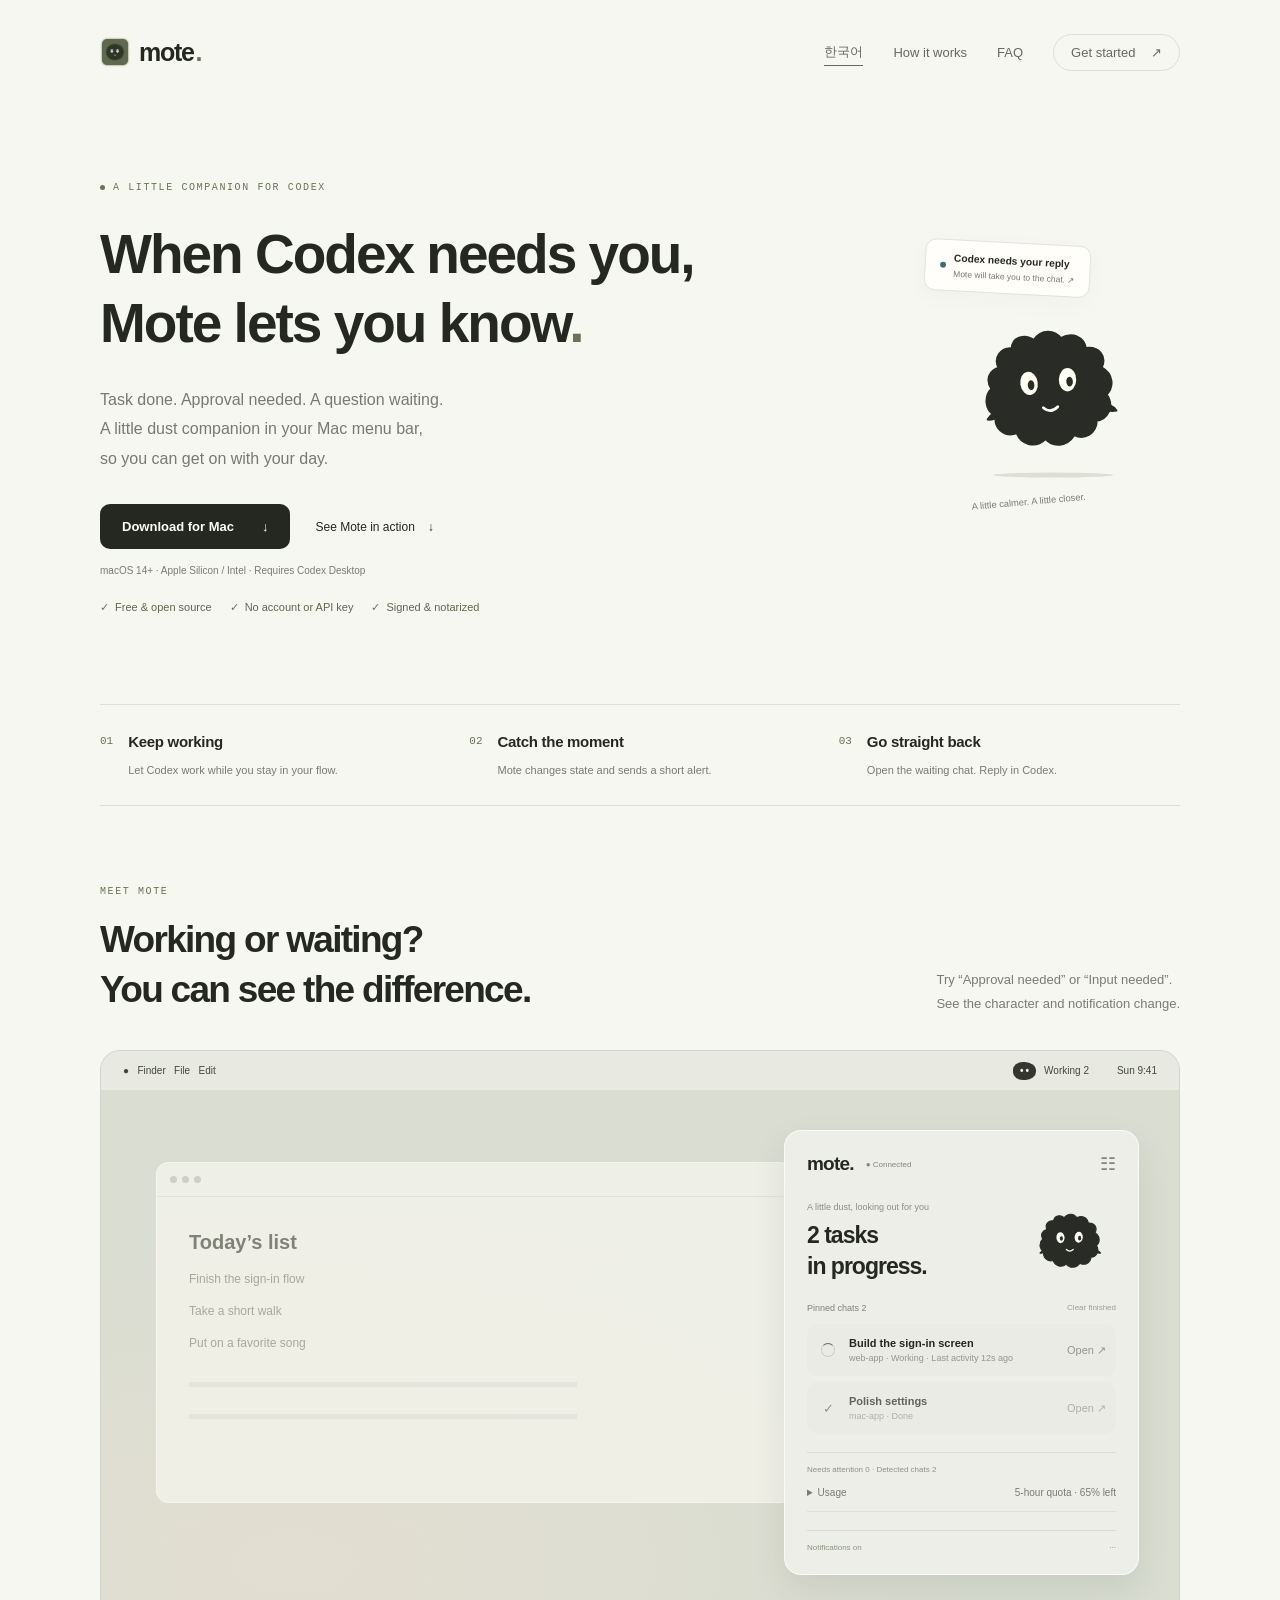
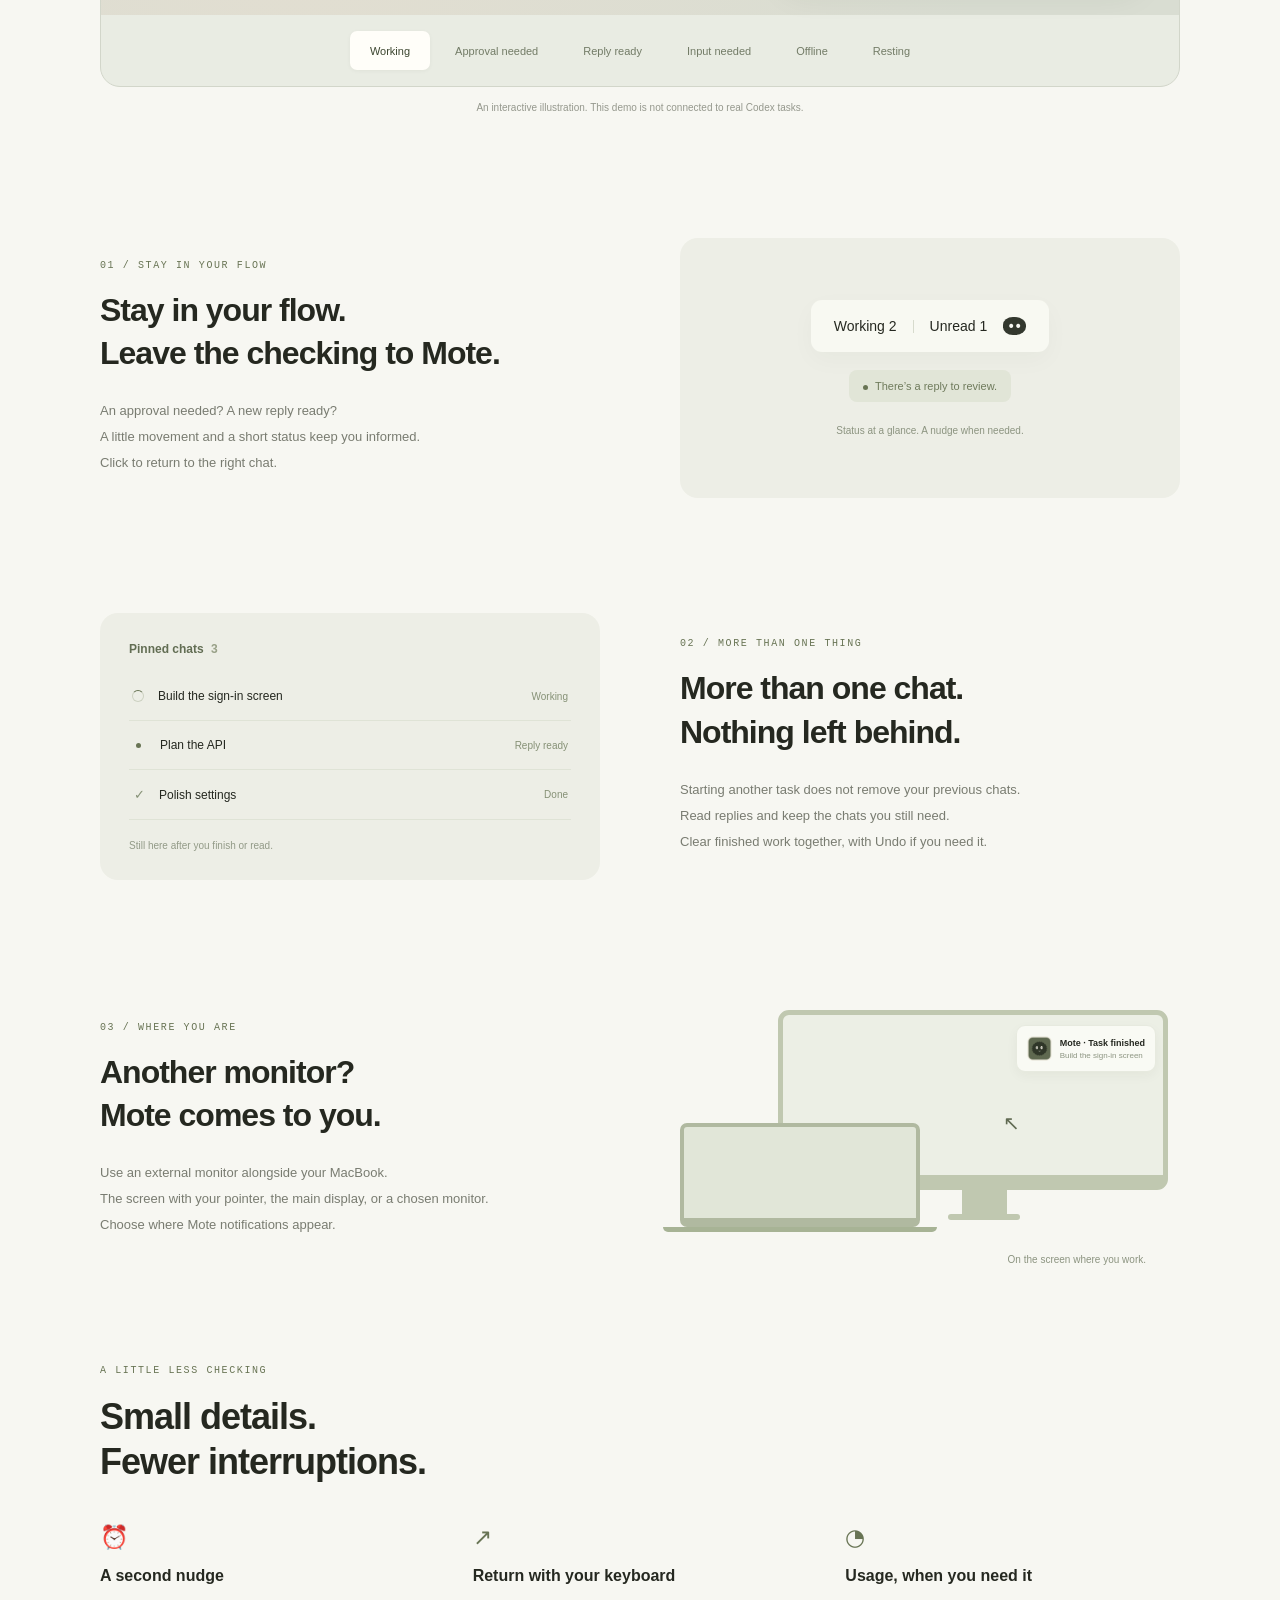
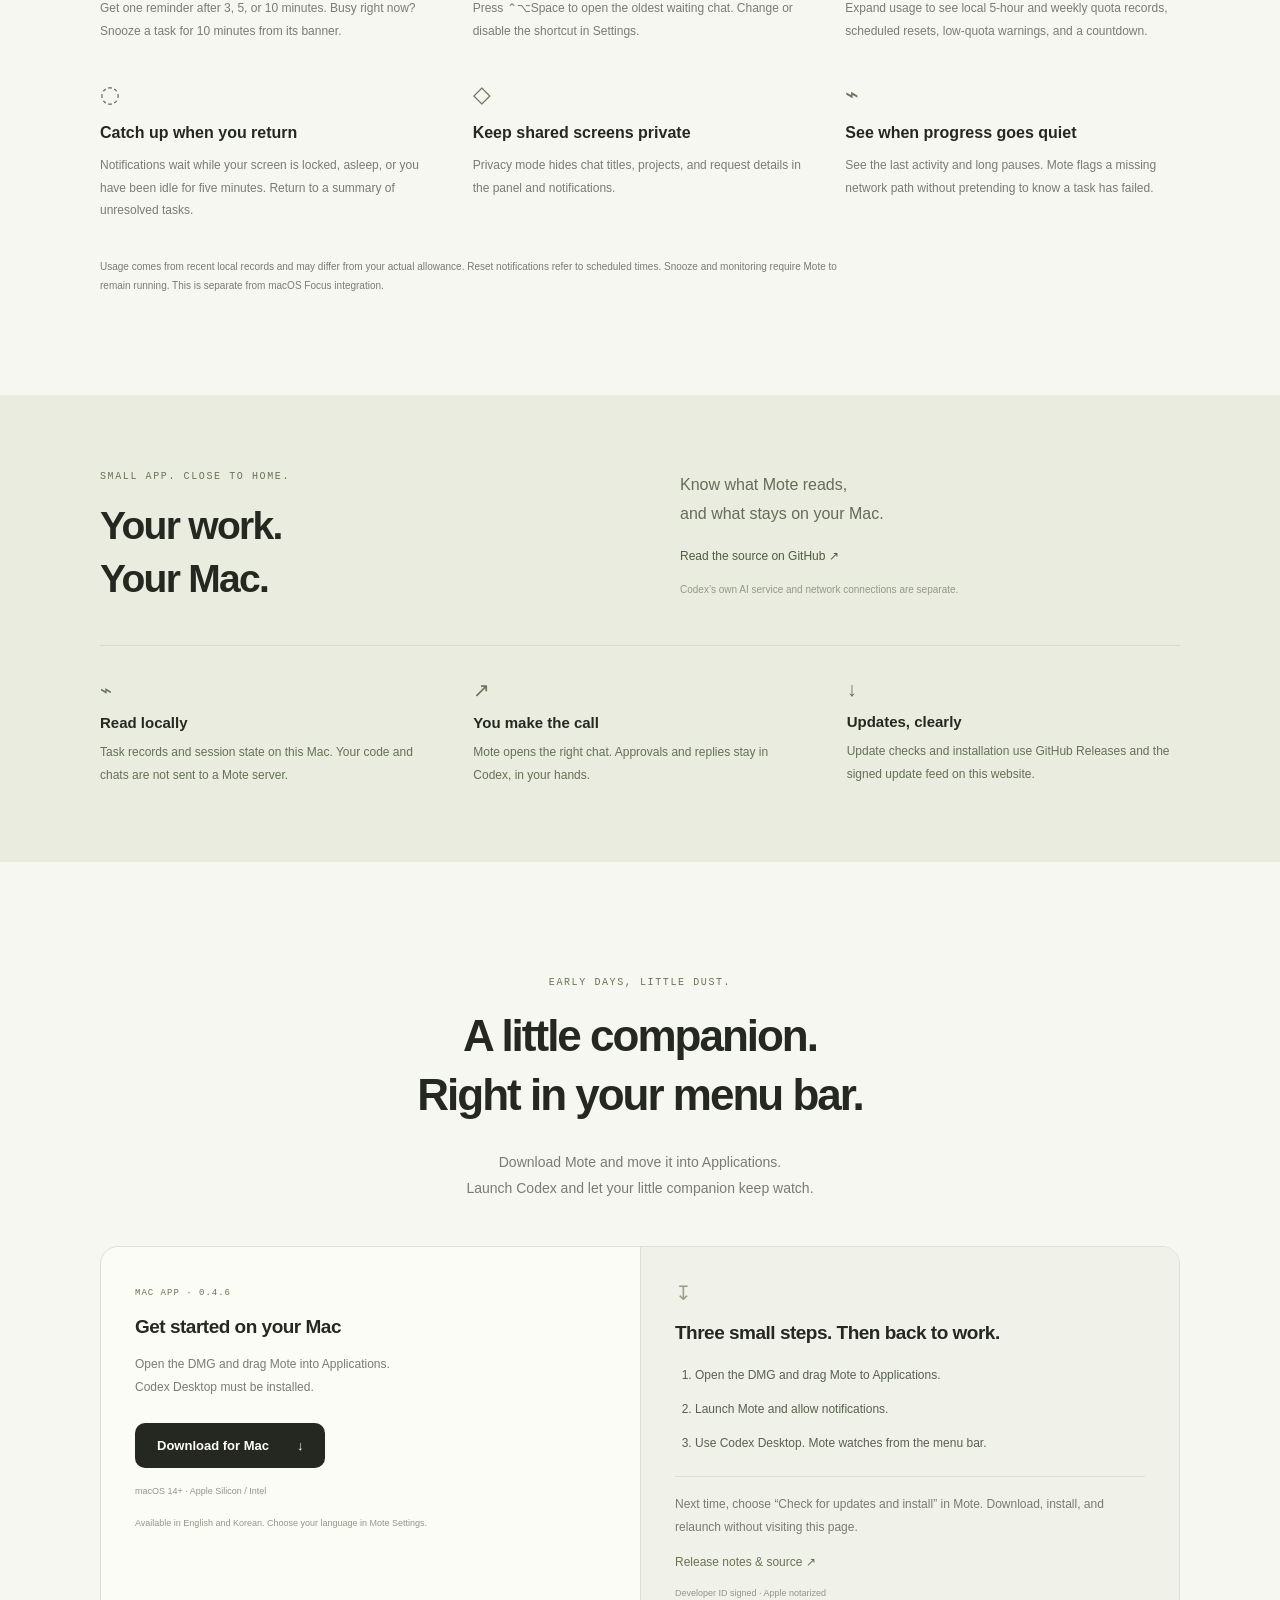
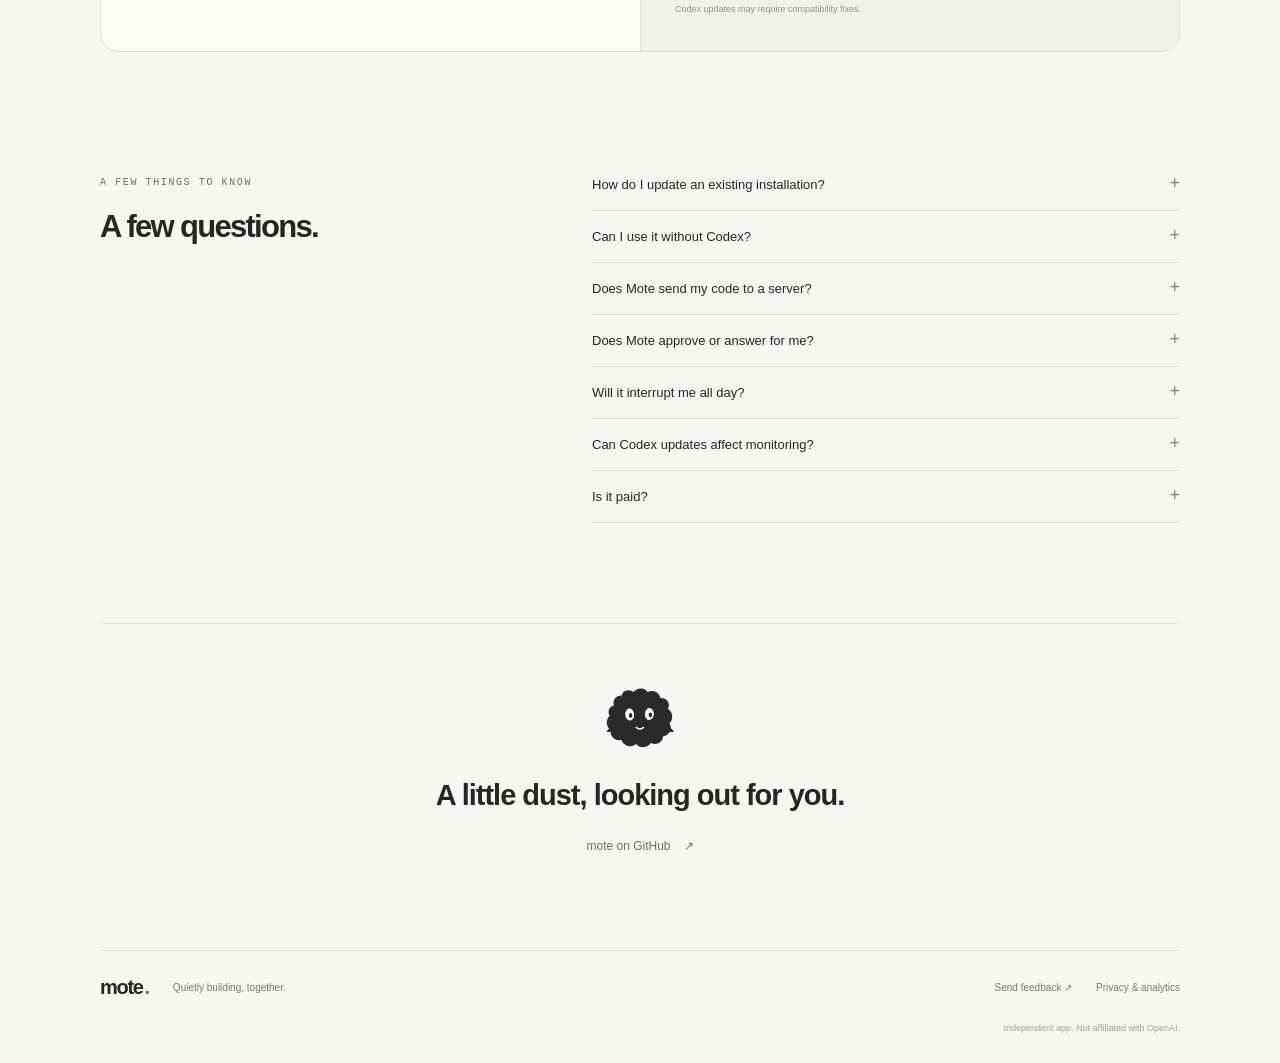
==== commit 42b26f37: "Enable website download for notarized Mote 0.4.6" ====
--- a/website/en/index.html
+++ b/website/en/index.html
@@ -22,7 +22,7 @@
 <div class="eyebrow"><span class="live-dot"></span> A LITTLE COMPANION FOR CODEX</div>
 <h1>When Codex needs you,<br>Mote lets you know<span class="period">.</span></h1>
 <p class="hero-copy">Task done. Approval needed. A question waiting.<br>A little dust companion in your Mac menu bar,<br>so you can get on with your day.</p>
-<div class="hero-actions"><a class="button dark" href="https://github.com/shinhanseo/mote/releases/download/v0.4.5/Mote-0.4.5.dmg">Download for Mac <span aria-hidden="true">↓</span></a><a class="text-link" href="#demo">See Mote in action <span aria-hidden="true">↓</span></a></div>
+<div class="hero-actions"><a class="button dark" href="https://github.com/shinhanseo/mote/releases/download/v0.4.6/Mote-0.4.6.dmg">Download for Mac <span aria-hidden="true">↓</span></a><a class="text-link" href="#demo">See Mote in action <span aria-hidden="true">↓</span></a></div>
 <p class="hero-note">macOS 14+ · Apple Silicon / Intel · Requires Codex Desktop</p><div class="hero-trust"><span>Free &amp; open source</span><span>No account or API key</span><span>Signed &amp; notarized</span></div>
 <div class="hero-art" aria-hidden="true"><div class="hero-whisper"><span class="whisper-dot"></span><div><b>Codex needs your reply</b><small>Mote will take you to the chat. ↗</small></div></div><div class="fairy hero-fairy"><span class="eye left"></span><span class="eye right"></span><span class="mouth"></span><span class="arm left"></span><span class="arm right"></span></div><span class="art-note">A little calmer. A little closer.</span><span class="ground"></span></div>
 </section>
@@ -50,8 +50,8 @@
 </section>
 <section class="extras wrap"><span class="overline">A LITTLE LESS CHECKING</span><h2>Small details.<br>Fewer interruptions.</h2><div class="extras-grid"><article><span aria-hidden="true">⏰</span><h3>A second nudge</h3><p>Get one reminder after 3, 5, or 10 minutes. Busy right now? Snooze a task for 10 minutes from its banner.</p></article><article><span aria-hidden="true">↗</span><h3>Return with your keyboard</h3><p>Press ⌃⌥Space to open the oldest waiting chat. Change or disable the shortcut in Settings.</p></article><article><span aria-hidden="true">◔</span><h3>Usage, when you need it</h3><p>Expand usage to see local 5-hour and weekly quota records, scheduled resets, low-quota warnings, and a countdown.</p></article><article><span aria-hidden="true">◌</span><h3>Catch up when you return</h3><p>Notifications wait while your screen is locked, asleep, or you have been idle for five minutes. Return to a summary of unresolved tasks.</p></article><article><span aria-hidden="true">◇</span><h3>Keep shared screens private</h3><p>Privacy mode hides chat titles, projects, and request details in the panel and notifications.</p></article><article><span aria-hidden="true">⌁</span><h3>See when progress goes quiet</h3><p>See the last activity and long pauses. Mote flags a missing network path without pretending to know a task has failed.</p></article></div><p class="extras-note">Usage comes from recent local records and may differ from your actual allowance. Reset notifications refer to scheduled times. Snooze and monitoring require Mote to remain running. This is separate from macOS Focus integration.</p></section>
 <section class="local-section"><div class="wrap local-inner"><div><span class="overline">SMALL APP. CLOSE TO HOME.</span><h2>Your work.<br>Your Mac.</h2></div><div class="local-copy"><p>Know what Mote reads,<br>and what stays on your Mac.</p><a class="text-link" href="https://github.com/shinhanseo/mote" target="_blank" rel="noopener">Read the source on GitHub ↗</a><small>Codex’s own AI service and network connections are separate.</small></div></div><div class="wrap trust-grid"><article><span aria-hidden="true">⌁</span><h3>Read locally</h3><p>Task records and session state on this Mac. Your code and chats are not sent to a Mote server.</p></article><article><span aria-hidden="true">↗</span><h3>You make the call</h3><p>Mote opens the right chat. Approvals and replies stay in Codex, in your hands.</p></article><article><span aria-hidden="true">↓</span><h3>Updates, clearly</h3><p>Update checks and installation use GitHub Releases and the signed update feed on this website.</p></article></div></section>
-<section id="start" class="start wrap"><span class="overline">EARLY DAYS, LITTLE DUST.</span><h2>A little companion.<br>Right in your menu bar.</h2><p>Download Mote and move it into Applications.<br>Launch Codex and let your little companion keep watch.</p><div class="start-options"><div><span class="release-badge">MAC APP · 0.4.5</span><h3>Get started on your Mac</h3><p>Open the DMG and drag Mote into Applications.<br>Codex Desktop must be installed.</p><a class="button dark" href="https://github.com/shinhanseo/mote/releases/download/v0.4.5/Mote-0.4.5.dmg">Download for Mac <span aria-hidden="true">↓</span></a><small>macOS 14+ · Apple Silicon / Intel</small><small>Available in English and Korean. Choose your language in Mote Settings.</small></div><div class="release-note"><span class="release-icon" aria-hidden="true">↧</span><h3>Three small steps. Then back to work.</h3><ol class="install-steps"><li>Open the DMG and drag Mote to Applications.</li><li>Launch Mote and allow notifications.</li><li>Use Codex Desktop. Mote watches from the menu bar.</li></ol><p class="update-detail">Next time, choose “Check for updates and install” in Mote. Download, install, and relaunch without visiting this page.</p><a class="text-link" href="https://github.com/shinhanseo/mote/releases" target="_blank" rel="noopener">Release notes &amp; source ↗</a><small>Developer ID signed · Apple notarized<br>Codex updates may require compatibility fixes.</small></div></div></section>
-<section id="questions" class="faq wrap"><div><span class="overline">A FEW THINGS TO KNOW</span><h2>A few questions.</h2></div><div class="faq-list"><details><summary>How do I update an existing installation?</summary><p>Quit Mote, open the new DMG, and replace Mote in Applications. Your settings are kept. From 0.4.0, Check for Updates & Install in Settings downloads a signed update, installs it, and relaunches Mote after your confirmation. Users on 0.3.1 or earlier need one manual replacement from this website to receive the updater.</p></details><details><summary>Can I use it without Codex?</summary><p>Mote is a companion for Codex Desktop. It requires Codex Desktop and its local task records. Other AI tools and iPhone integration are not currently supported.</p></details><details><summary>Does Mote send my code to a server?</summary><p>Task monitoring happens on your Mac. Mote does not send chats or code to a Mote server. Codex’s own AI services and manual GitHub update checks are separate.</p></details><details><summary>Does Mote approve or answer for me?</summary><p>No. Mote shows status and opens the relevant chat. You approve requests and answer questions in Codex yourself.</p></details><details><summary>Will it interrupt me all day?</summary><p>Configure approval, input, completion, and error notifications and sounds. Pause notifications for 30 minutes or leave replies for later. Mote respects macOS Reduce Motion.</p></details><details><summary>Can Codex updates affect monitoring?</summary><p>Yes. Mote currently relies on Codex Desktop’s local data and private live connection format. Updates may require compatibility fixes. Unsupported formats appear in Mote’s diagnostics.</p></details><details><summary>Is it paid?</summary><p>Mote 0.4.5 is currently free to download. Source code is public. No paid product or checkout is offered, and future pricing has not been decided.</p></details></div></section>
+<section id="start" class="start wrap"><span class="overline">EARLY DAYS, LITTLE DUST.</span><h2>A little companion.<br>Right in your menu bar.</h2><p>Download Mote and move it into Applications.<br>Launch Codex and let your little companion keep watch.</p><div class="start-options"><div><span class="release-badge">MAC APP · 0.4.6</span><h3>Get started on your Mac</h3><p>Open the DMG and drag Mote into Applications.<br>Codex Desktop must be installed.</p><a class="button dark" href="https://github.com/shinhanseo/mote/releases/download/v0.4.6/Mote-0.4.6.dmg">Download for Mac <span aria-hidden="true">↓</span></a><small>macOS 14+ · Apple Silicon / Intel</small><small>Available in English and Korean. Choose your language in Mote Settings.</small></div><div class="release-note"><span class="release-icon" aria-hidden="true">↧</span><h3>Three small steps. Then back to work.</h3><ol class="install-steps"><li>Open the DMG and drag Mote to Applications.</li><li>Launch Mote and allow notifications.</li><li>Use Codex Desktop. Mote watches from the menu bar.</li></ol><p class="update-detail">Next time, choose “Check for updates and install” in Mote. Download, install, and relaunch without visiting this page.</p><a class="text-link" href="https://github.com/shinhanseo/mote/releases" target="_blank" rel="noopener">Release notes &amp; source ↗</a><small>Developer ID signed · Apple notarized<br>Codex updates may require compatibility fixes.</small></div></div></section>
+<section id="questions" class="faq wrap"><div><span class="overline">A FEW THINGS TO KNOW</span><h2>A few questions.</h2></div><div class="faq-list"><details><summary>How do I update an existing installation?</summary><p>Quit Mote, open the new DMG, and replace Mote in Applications. Your settings are kept. From 0.4.0, Check for Updates & Install in Settings downloads a signed update, installs it, and relaunches Mote after your confirmation. Users on 0.3.1 or earlier need one manual replacement from this website to receive the updater.</p></details><details><summary>Can I use it without Codex?</summary><p>Mote is a companion for Codex Desktop. It requires Codex Desktop and its local task records. Other AI tools and iPhone integration are not currently supported.</p></details><details><summary>Does Mote send my code to a server?</summary><p>Task monitoring happens on your Mac. Mote does not send chats or code to a Mote server. Codex’s own AI services and manual GitHub update checks are separate.</p></details><details><summary>Does Mote approve or answer for me?</summary><p>No. Mote shows status and opens the relevant chat. You approve requests and answer questions in Codex yourself.</p></details><details><summary>Will it interrupt me all day?</summary><p>Configure approval, input, completion, and error notifications and sounds. Pause notifications for 30 minutes or leave replies for later. Mote respects macOS Reduce Motion.</p></details><details><summary>Can Codex updates affect monitoring?</summary><p>Yes. Mote currently relies on Codex Desktop’s local data and private live connection format. Updates may require compatibility fixes. Unsupported formats appear in Mote’s diagnostics.</p></details><details><summary>Is it paid?</summary><p>Mote 0.4.6 is currently free to download. Source code is public. No paid product or checkout is offered, and future pricing has not been decided.</p></details></div></section>
 <section class="outro wrap"><div class="fairy outro-fairy" aria-hidden="true"><span class="eye left"></span><span class="eye right"></span><span class="mouth"></span></div><h2>A little dust, looking out for you.</h2><a class="text-link" href="https://github.com/shinhanseo/mote" target="_blank" rel="noopener">mote on GitHub <span aria-hidden="true">↗</span></a></section>
 </main><footer class="footer wrap"><a class="brand" href="#">mote<span>.</span></a><span>Quietly building, together.</span><a href="https://github.com/shinhanseo/mote/issues" target="_blank" rel="noopener">Send feedback ↗</a><a href="../analytics.html">Privacy &amp; analytics</a><small>Independent app. Not affiliated with OpenAI.</small></footer>
 </body></html>
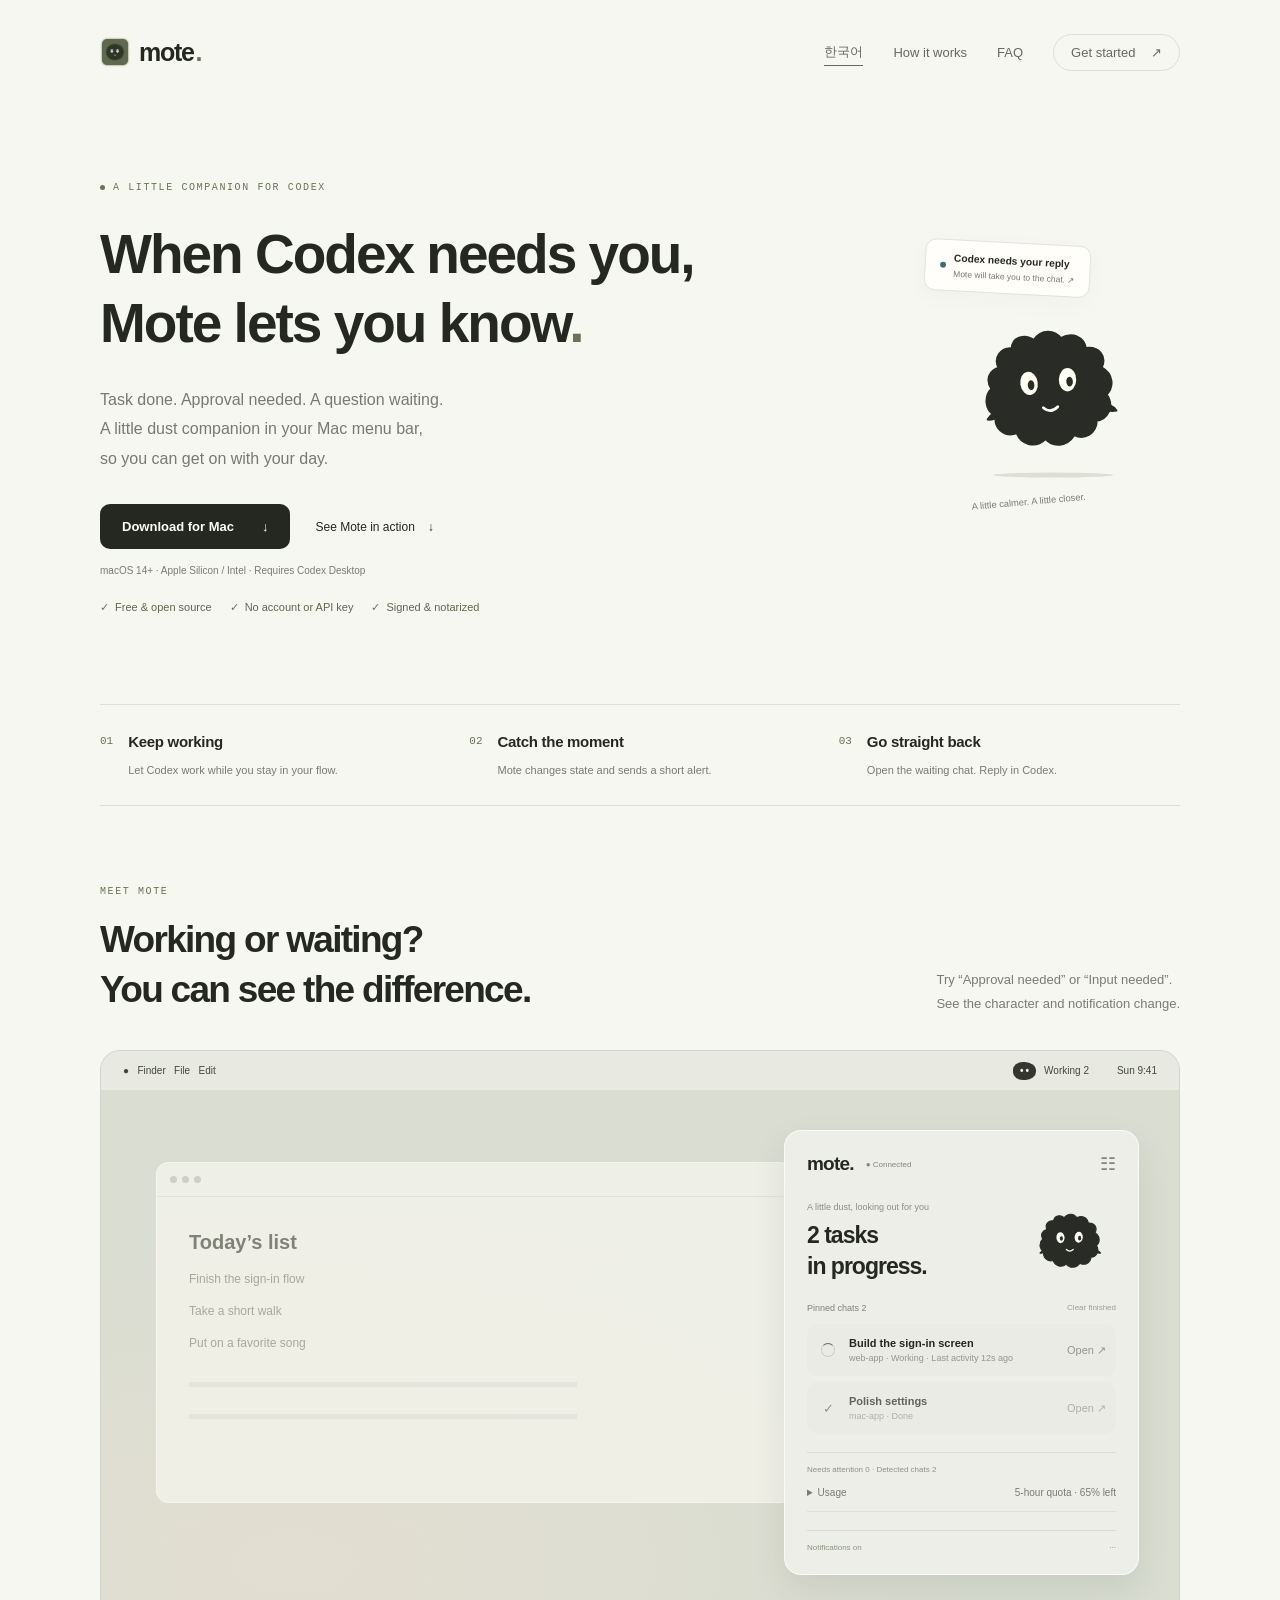
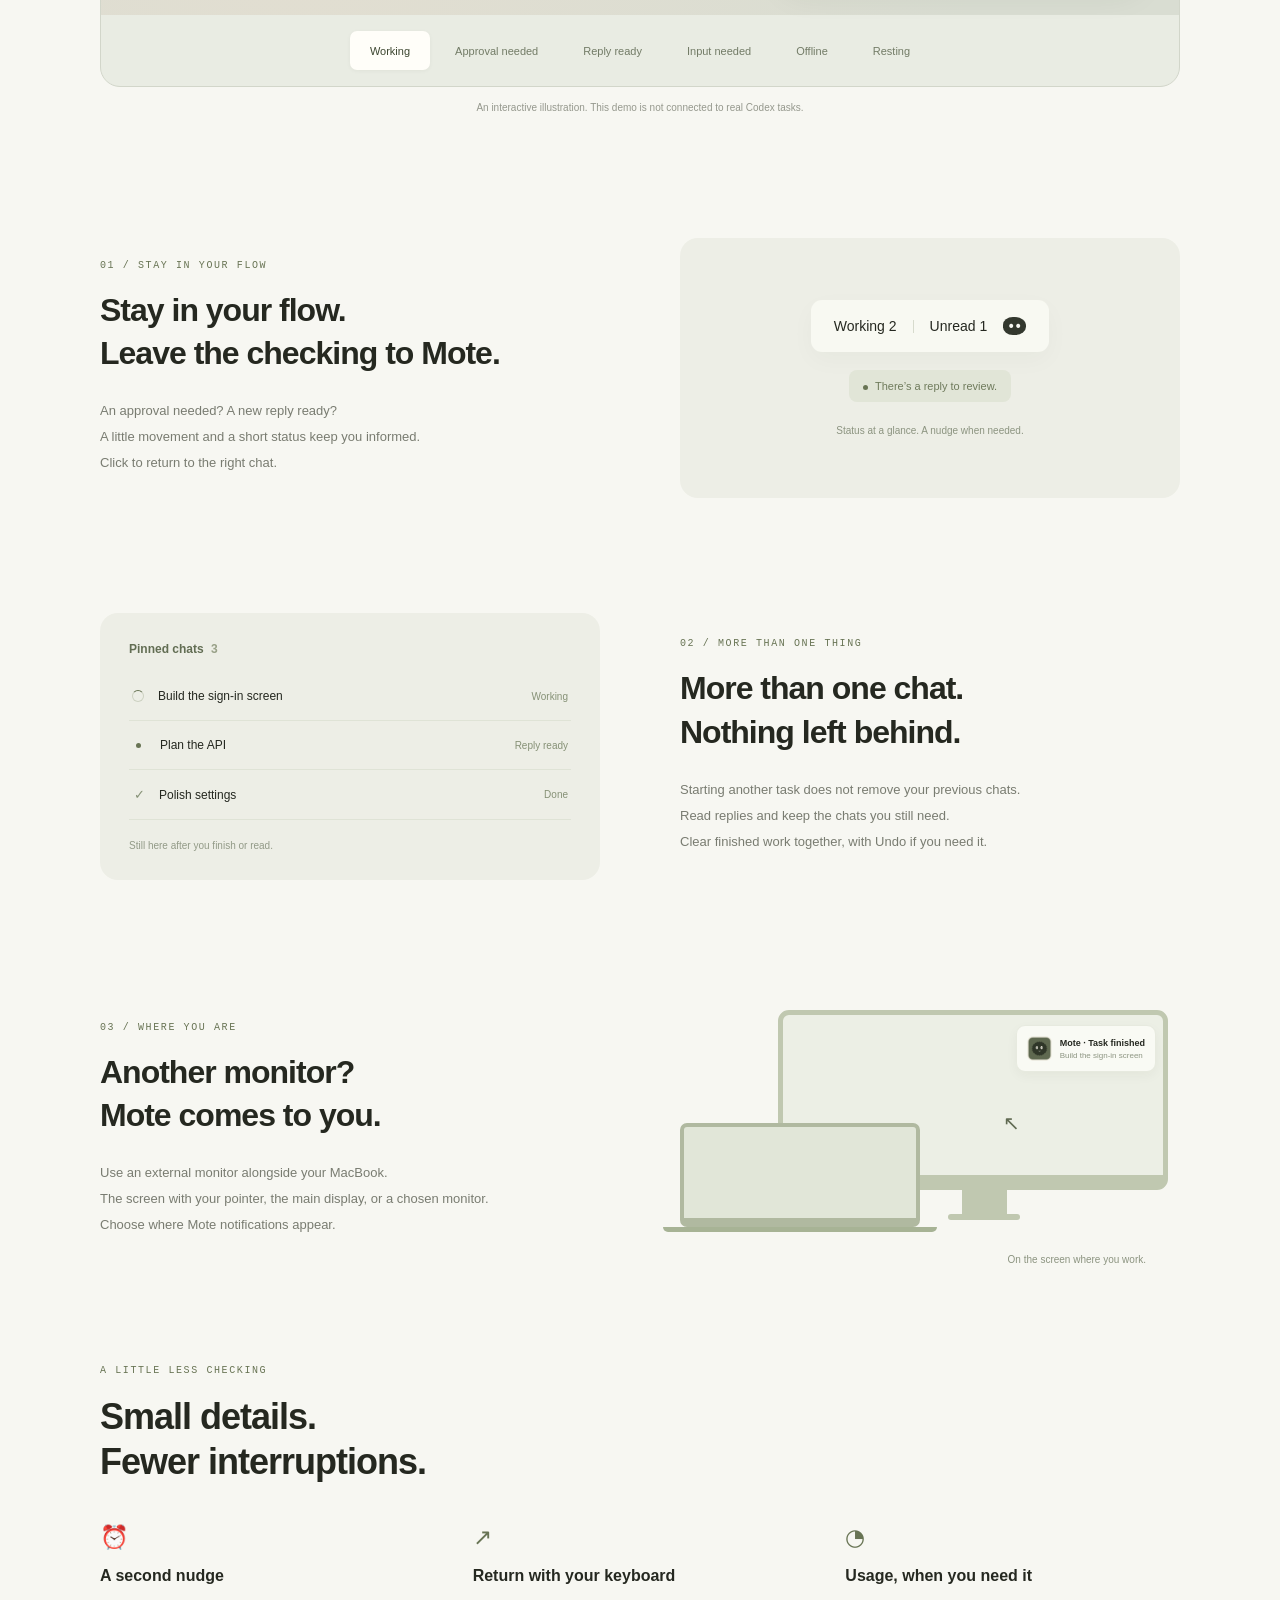
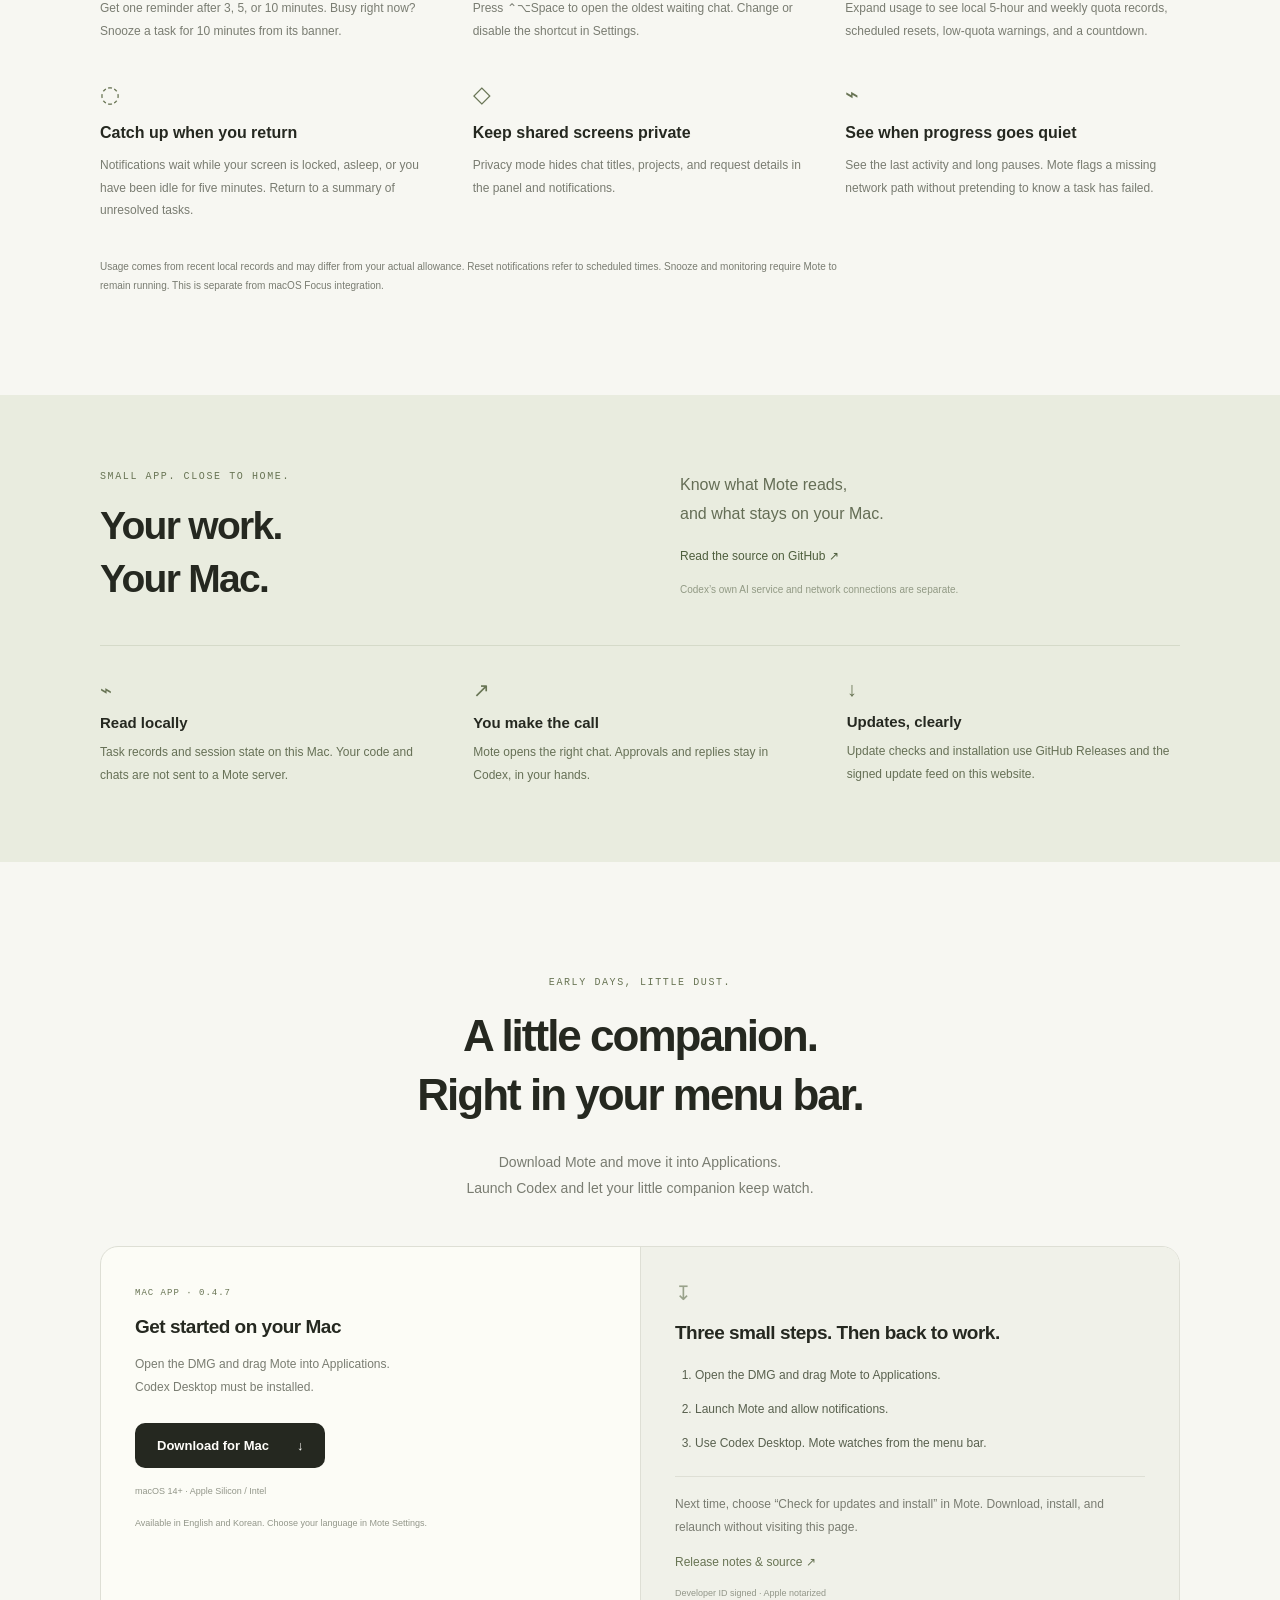
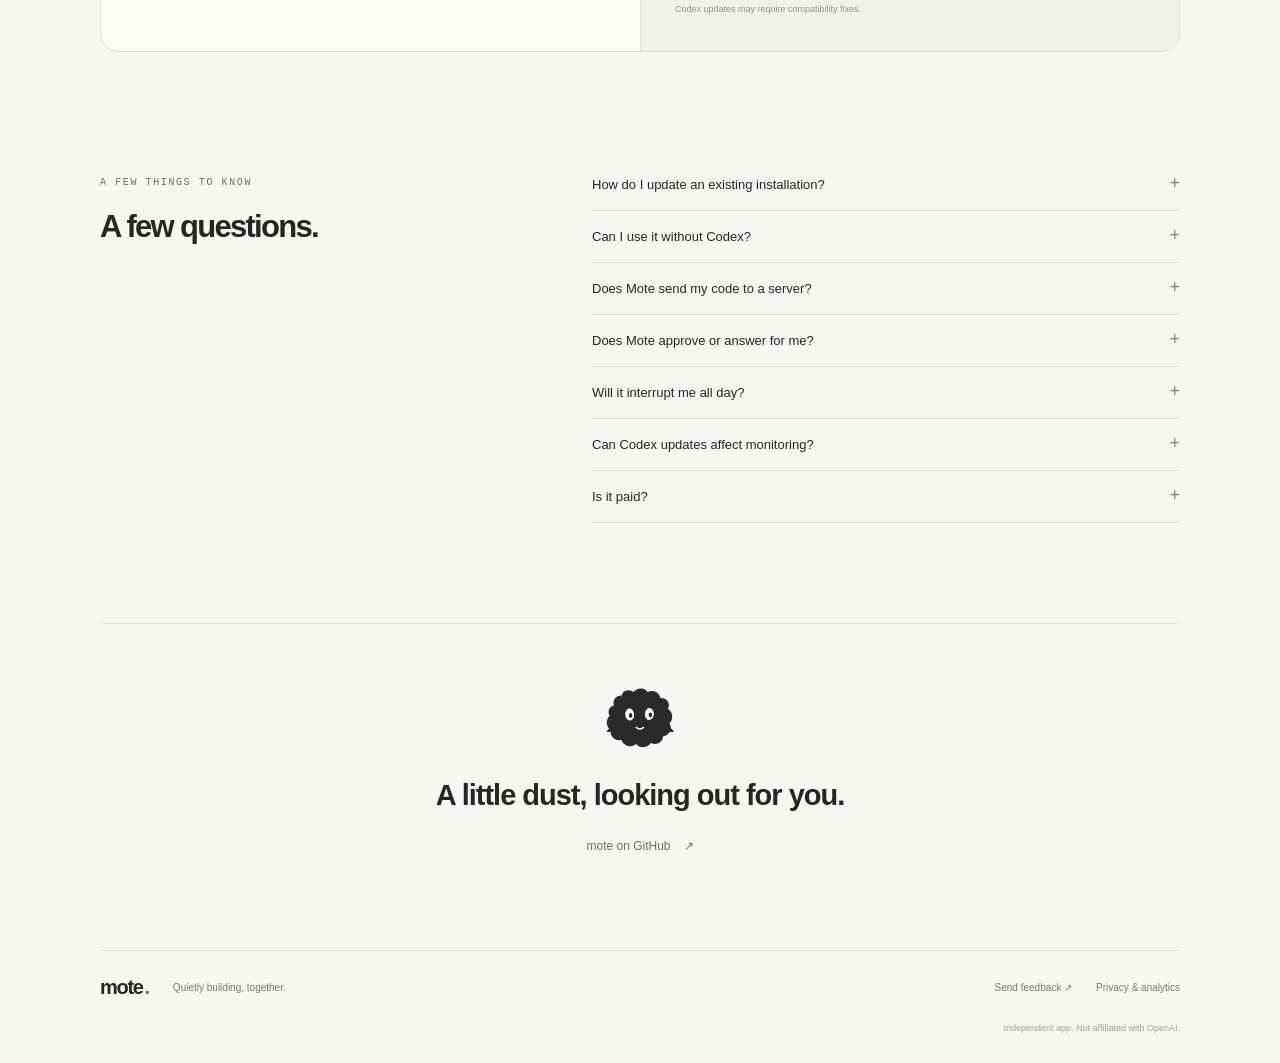
==== commit 55620e4b: "Enable website download for notarized Mote 0.4.7" ====
--- a/website/en/index.html
+++ b/website/en/index.html
@@ -22,7 +22,7 @@
 <div class="eyebrow"><span class="live-dot"></span> A LITTLE COMPANION FOR CODEX</div>
 <h1>When Codex needs you,<br>Mote lets you know<span class="period">.</span></h1>
 <p class="hero-copy">Task done. Approval needed. A question waiting.<br>A little dust companion in your Mac menu bar,<br>so you can get on with your day.</p>
-<div class="hero-actions"><a class="button dark" href="https://github.com/shinhanseo/mote/releases/download/v0.4.6/Mote-0.4.6.dmg">Download for Mac <span aria-hidden="true">↓</span></a><a class="text-link" href="#demo">See Mote in action <span aria-hidden="true">↓</span></a></div>
+<div class="hero-actions"><a class="button dark" href="https://github.com/shinhanseo/mote/releases/download/v0.4.7/Mote-0.4.7.dmg">Download for Mac <span aria-hidden="true">↓</span></a><a class="text-link" href="#demo">See Mote in action <span aria-hidden="true">↓</span></a></div>
 <p class="hero-note">macOS 14+ · Apple Silicon / Intel · Requires Codex Desktop</p><div class="hero-trust"><span>Free &amp; open source</span><span>No account or API key</span><span>Signed &amp; notarized</span></div>
 <div class="hero-art" aria-hidden="true"><div class="hero-whisper"><span class="whisper-dot"></span><div><b>Codex needs your reply</b><small>Mote will take you to the chat. ↗</small></div></div><div class="fairy hero-fairy"><span class="eye left"></span><span class="eye right"></span><span class="mouth"></span><span class="arm left"></span><span class="arm right"></span></div><span class="art-note">A little calmer. A little closer.</span><span class="ground"></span></div>
 </section>
@@ -50,8 +50,8 @@
 </section>
 <section class="extras wrap"><span class="overline">A LITTLE LESS CHECKING</span><h2>Small details.<br>Fewer interruptions.</h2><div class="extras-grid"><article><span aria-hidden="true">⏰</span><h3>A second nudge</h3><p>Get one reminder after 3, 5, or 10 minutes. Busy right now? Snooze a task for 10 minutes from its banner.</p></article><article><span aria-hidden="true">↗</span><h3>Return with your keyboard</h3><p>Press ⌃⌥Space to open the oldest waiting chat. Change or disable the shortcut in Settings.</p></article><article><span aria-hidden="true">◔</span><h3>Usage, when you need it</h3><p>Expand usage to see local 5-hour and weekly quota records, scheduled resets, low-quota warnings, and a countdown.</p></article><article><span aria-hidden="true">◌</span><h3>Catch up when you return</h3><p>Notifications wait while your screen is locked, asleep, or you have been idle for five minutes. Return to a summary of unresolved tasks.</p></article><article><span aria-hidden="true">◇</span><h3>Keep shared screens private</h3><p>Privacy mode hides chat titles, projects, and request details in the panel and notifications.</p></article><article><span aria-hidden="true">⌁</span><h3>See when progress goes quiet</h3><p>See the last activity and long pauses. Mote flags a missing network path without pretending to know a task has failed.</p></article></div><p class="extras-note">Usage comes from recent local records and may differ from your actual allowance. Reset notifications refer to scheduled times. Snooze and monitoring require Mote to remain running. This is separate from macOS Focus integration.</p></section>
 <section class="local-section"><div class="wrap local-inner"><div><span class="overline">SMALL APP. CLOSE TO HOME.</span><h2>Your work.<br>Your Mac.</h2></div><div class="local-copy"><p>Know what Mote reads,<br>and what stays on your Mac.</p><a class="text-link" href="https://github.com/shinhanseo/mote" target="_blank" rel="noopener">Read the source on GitHub ↗</a><small>Codex’s own AI service and network connections are separate.</small></div></div><div class="wrap trust-grid"><article><span aria-hidden="true">⌁</span><h3>Read locally</h3><p>Task records and session state on this Mac. Your code and chats are not sent to a Mote server.</p></article><article><span aria-hidden="true">↗</span><h3>You make the call</h3><p>Mote opens the right chat. Approvals and replies stay in Codex, in your hands.</p></article><article><span aria-hidden="true">↓</span><h3>Updates, clearly</h3><p>Update checks and installation use GitHub Releases and the signed update feed on this website.</p></article></div></section>
-<section id="start" class="start wrap"><span class="overline">EARLY DAYS, LITTLE DUST.</span><h2>A little companion.<br>Right in your menu bar.</h2><p>Download Mote and move it into Applications.<br>Launch Codex and let your little companion keep watch.</p><div class="start-options"><div><span class="release-badge">MAC APP · 0.4.6</span><h3>Get started on your Mac</h3><p>Open the DMG and drag Mote into Applications.<br>Codex Desktop must be installed.</p><a class="button dark" href="https://github.com/shinhanseo/mote/releases/download/v0.4.6/Mote-0.4.6.dmg">Download for Mac <span aria-hidden="true">↓</span></a><small>macOS 14+ · Apple Silicon / Intel</small><small>Available in English and Korean. Choose your language in Mote Settings.</small></div><div class="release-note"><span class="release-icon" aria-hidden="true">↧</span><h3>Three small steps. Then back to work.</h3><ol class="install-steps"><li>Open the DMG and drag Mote to Applications.</li><li>Launch Mote and allow notifications.</li><li>Use Codex Desktop. Mote watches from the menu bar.</li></ol><p class="update-detail">Next time, choose “Check for updates and install” in Mote. Download, install, and relaunch without visiting this page.</p><a class="text-link" href="https://github.com/shinhanseo/mote/releases" target="_blank" rel="noopener">Release notes &amp; source ↗</a><small>Developer ID signed · Apple notarized<br>Codex updates may require compatibility fixes.</small></div></div></section>
-<section id="questions" class="faq wrap"><div><span class="overline">A FEW THINGS TO KNOW</span><h2>A few questions.</h2></div><div class="faq-list"><details><summary>How do I update an existing installation?</summary><p>Quit Mote, open the new DMG, and replace Mote in Applications. Your settings are kept. From 0.4.0, Check for Updates & Install in Settings downloads a signed update, installs it, and relaunches Mote after your confirmation. Users on 0.3.1 or earlier need one manual replacement from this website to receive the updater.</p></details><details><summary>Can I use it without Codex?</summary><p>Mote is a companion for Codex Desktop. It requires Codex Desktop and its local task records. Other AI tools and iPhone integration are not currently supported.</p></details><details><summary>Does Mote send my code to a server?</summary><p>Task monitoring happens on your Mac. Mote does not send chats or code to a Mote server. Codex’s own AI services and manual GitHub update checks are separate.</p></details><details><summary>Does Mote approve or answer for me?</summary><p>No. Mote shows status and opens the relevant chat. You approve requests and answer questions in Codex yourself.</p></details><details><summary>Will it interrupt me all day?</summary><p>Configure approval, input, completion, and error notifications and sounds. Pause notifications for 30 minutes or leave replies for later. Mote respects macOS Reduce Motion.</p></details><details><summary>Can Codex updates affect monitoring?</summary><p>Yes. Mote currently relies on Codex Desktop’s local data and private live connection format. Updates may require compatibility fixes. Unsupported formats appear in Mote’s diagnostics.</p></details><details><summary>Is it paid?</summary><p>Mote 0.4.6 is currently free to download. Source code is public. No paid product or checkout is offered, and future pricing has not been decided.</p></details></div></section>
+<section id="start" class="start wrap"><span class="overline">EARLY DAYS, LITTLE DUST.</span><h2>A little companion.<br>Right in your menu bar.</h2><p>Download Mote and move it into Applications.<br>Launch Codex and let your little companion keep watch.</p><div class="start-options"><div><span class="release-badge">MAC APP · 0.4.7</span><h3>Get started on your Mac</h3><p>Open the DMG and drag Mote into Applications.<br>Codex Desktop must be installed.</p><a class="button dark" href="https://github.com/shinhanseo/mote/releases/download/v0.4.7/Mote-0.4.7.dmg">Download for Mac <span aria-hidden="true">↓</span></a><small>macOS 14+ · Apple Silicon / Intel</small><small>Available in English and Korean. Choose your language in Mote Settings.</small></div><div class="release-note"><span class="release-icon" aria-hidden="true">↧</span><h3>Three small steps. Then back to work.</h3><ol class="install-steps"><li>Open the DMG and drag Mote to Applications.</li><li>Launch Mote and allow notifications.</li><li>Use Codex Desktop. Mote watches from the menu bar.</li></ol><p class="update-detail">Next time, choose “Check for updates and install” in Mote. Download, install, and relaunch without visiting this page.</p><a class="text-link" href="https://github.com/shinhanseo/mote/releases" target="_blank" rel="noopener">Release notes &amp; source ↗</a><small>Developer ID signed · Apple notarized<br>Codex updates may require compatibility fixes.</small></div></div></section>
+<section id="questions" class="faq wrap"><div><span class="overline">A FEW THINGS TO KNOW</span><h2>A few questions.</h2></div><div class="faq-list"><details><summary>How do I update an existing installation?</summary><p>Quit Mote, open the new DMG, and replace Mote in Applications. Your settings are kept. From 0.4.0, Check for Updates & Install in Settings downloads a signed update, installs it, and relaunches Mote after your confirmation. Users on 0.3.1 or earlier need one manual replacement from this website to receive the updater.</p></details><details><summary>Can I use it without Codex?</summary><p>Mote is a companion for Codex Desktop. It requires Codex Desktop and its local task records. Other AI tools and iPhone integration are not currently supported.</p></details><details><summary>Does Mote send my code to a server?</summary><p>Task monitoring happens on your Mac. Mote does not send chats or code to a Mote server. Codex’s own AI services and manual GitHub update checks are separate.</p></details><details><summary>Does Mote approve or answer for me?</summary><p>No. Mote shows status and opens the relevant chat. You approve requests and answer questions in Codex yourself.</p></details><details><summary>Will it interrupt me all day?</summary><p>Configure approval, input, completion, and error notifications and sounds. Pause notifications for 30 minutes or leave replies for later. Mote respects macOS Reduce Motion.</p></details><details><summary>Can Codex updates affect monitoring?</summary><p>Yes. Mote currently relies on Codex Desktop’s local data and private live connection format. Updates may require compatibility fixes. Unsupported formats appear in Mote’s diagnostics.</p></details><details><summary>Is it paid?</summary><p>Mote 0.4.7 is currently free to download. Source code is public. No paid product or checkout is offered, and future pricing has not been decided.</p></details></div></section>
 <section class="outro wrap"><div class="fairy outro-fairy" aria-hidden="true"><span class="eye left"></span><span class="eye right"></span><span class="mouth"></span></div><h2>A little dust, looking out for you.</h2><a class="text-link" href="https://github.com/shinhanseo/mote" target="_blank" rel="noopener">mote on GitHub <span aria-hidden="true">↗</span></a></section>
 </main><footer class="footer wrap"><a class="brand" href="#">mote<span>.</span></a><span>Quietly building, together.</span><a href="https://github.com/shinhanseo/mote/issues" target="_blank" rel="noopener">Send feedback ↗</a><a href="../analytics.html">Privacy &amp; analytics</a><small>Independent app. Not affiliated with OpenAI.</small></footer>
 </body></html>
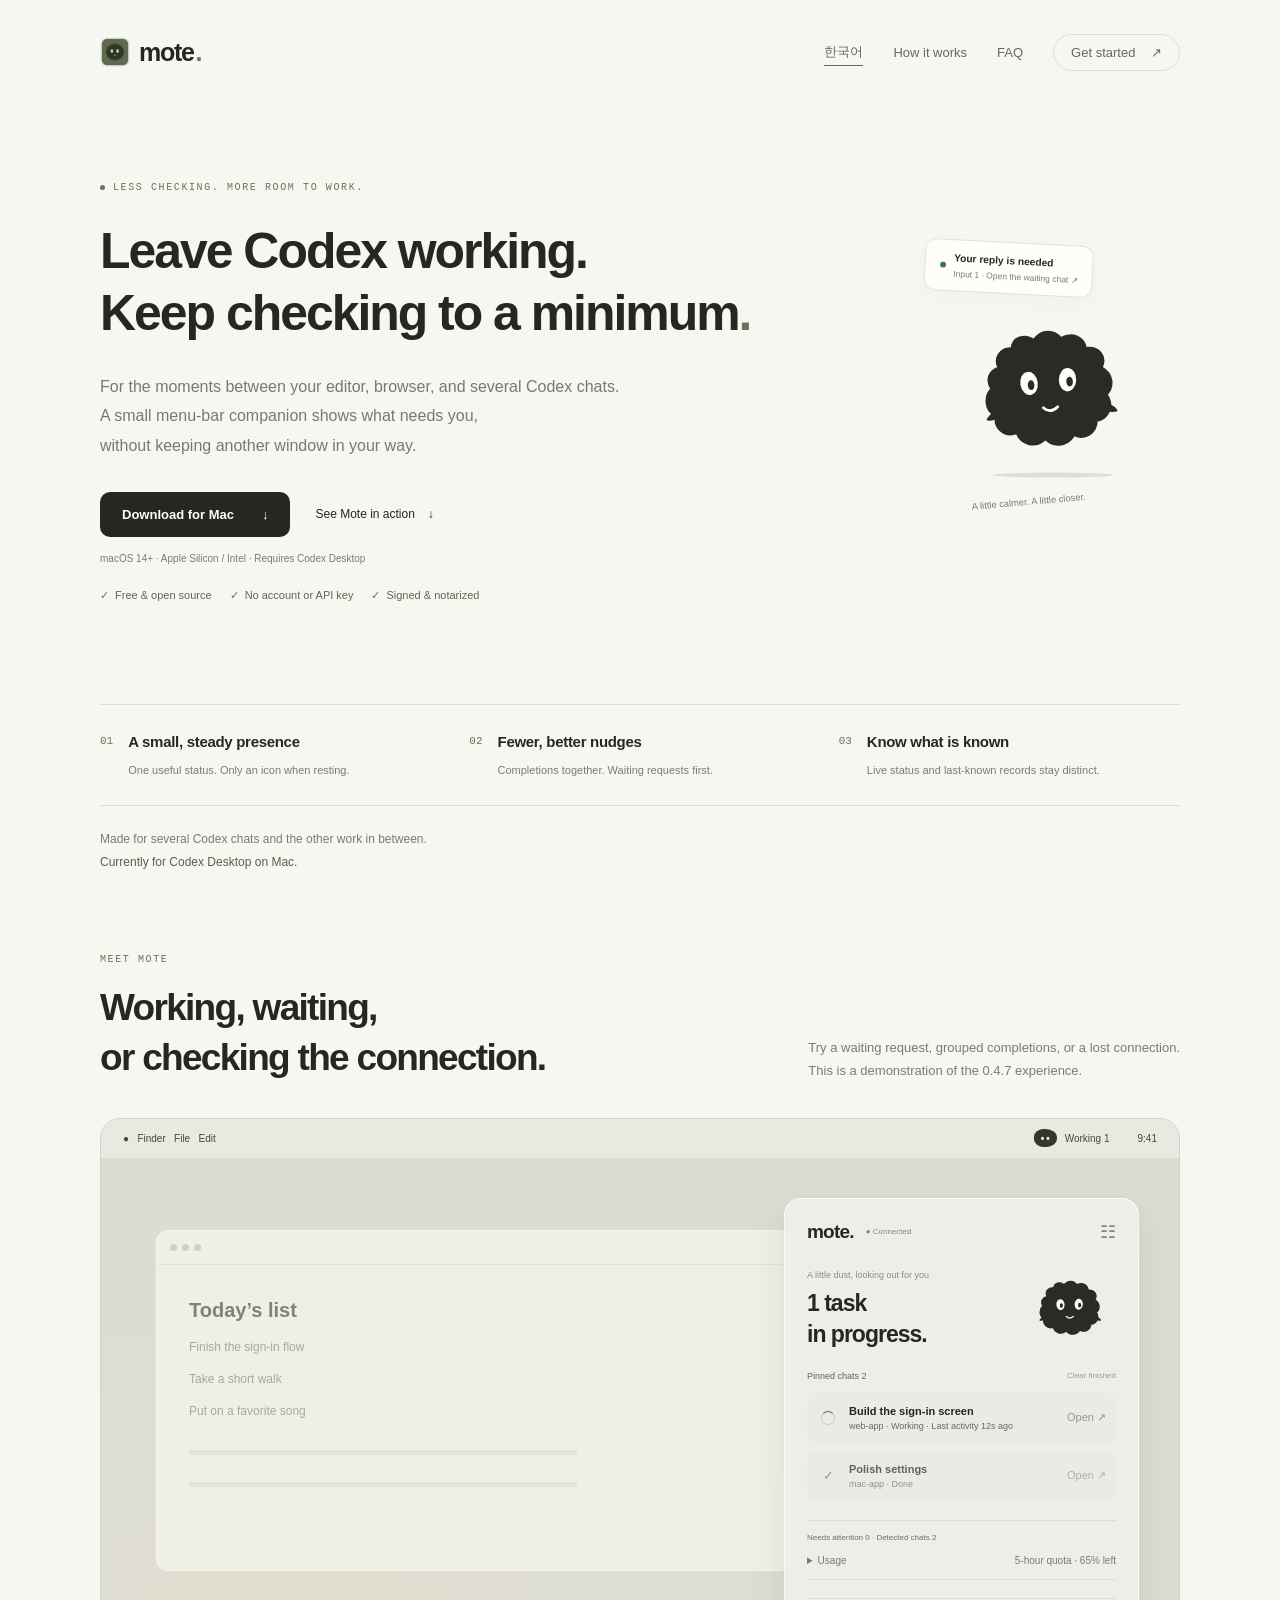
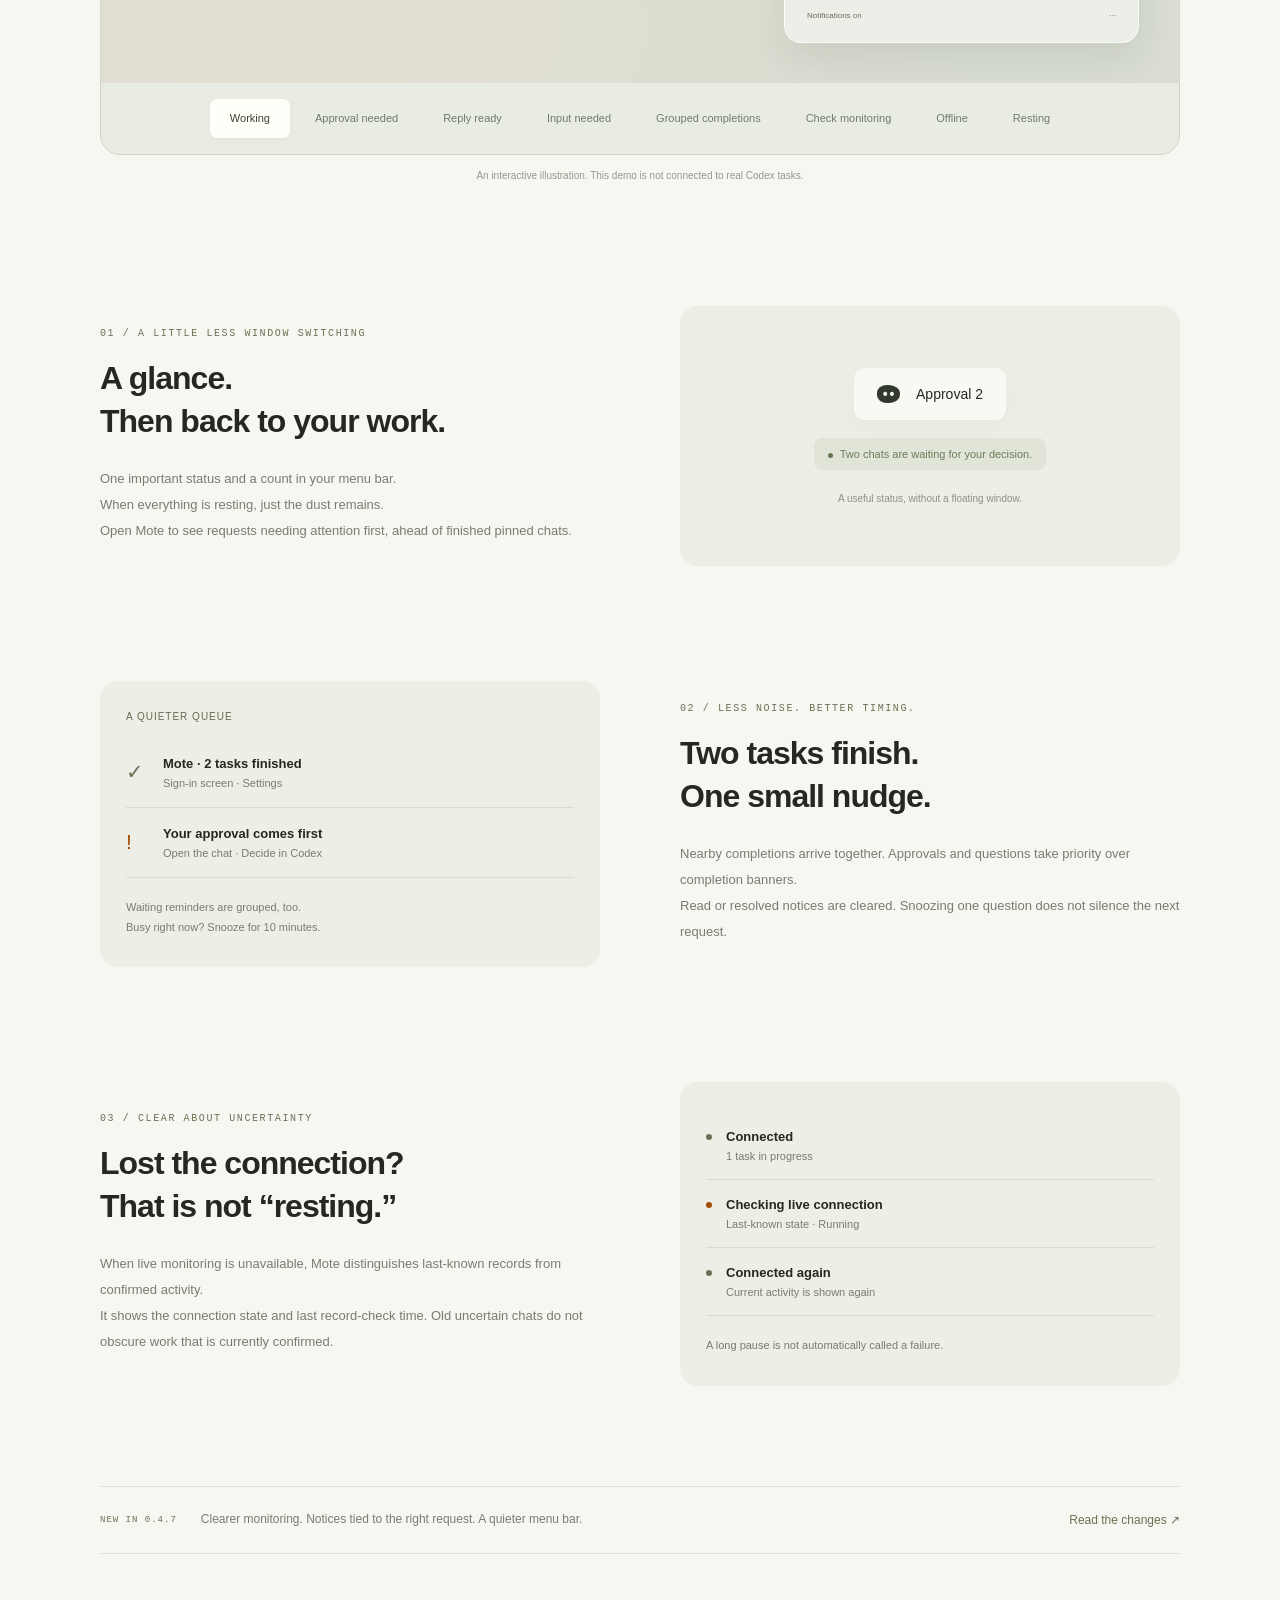
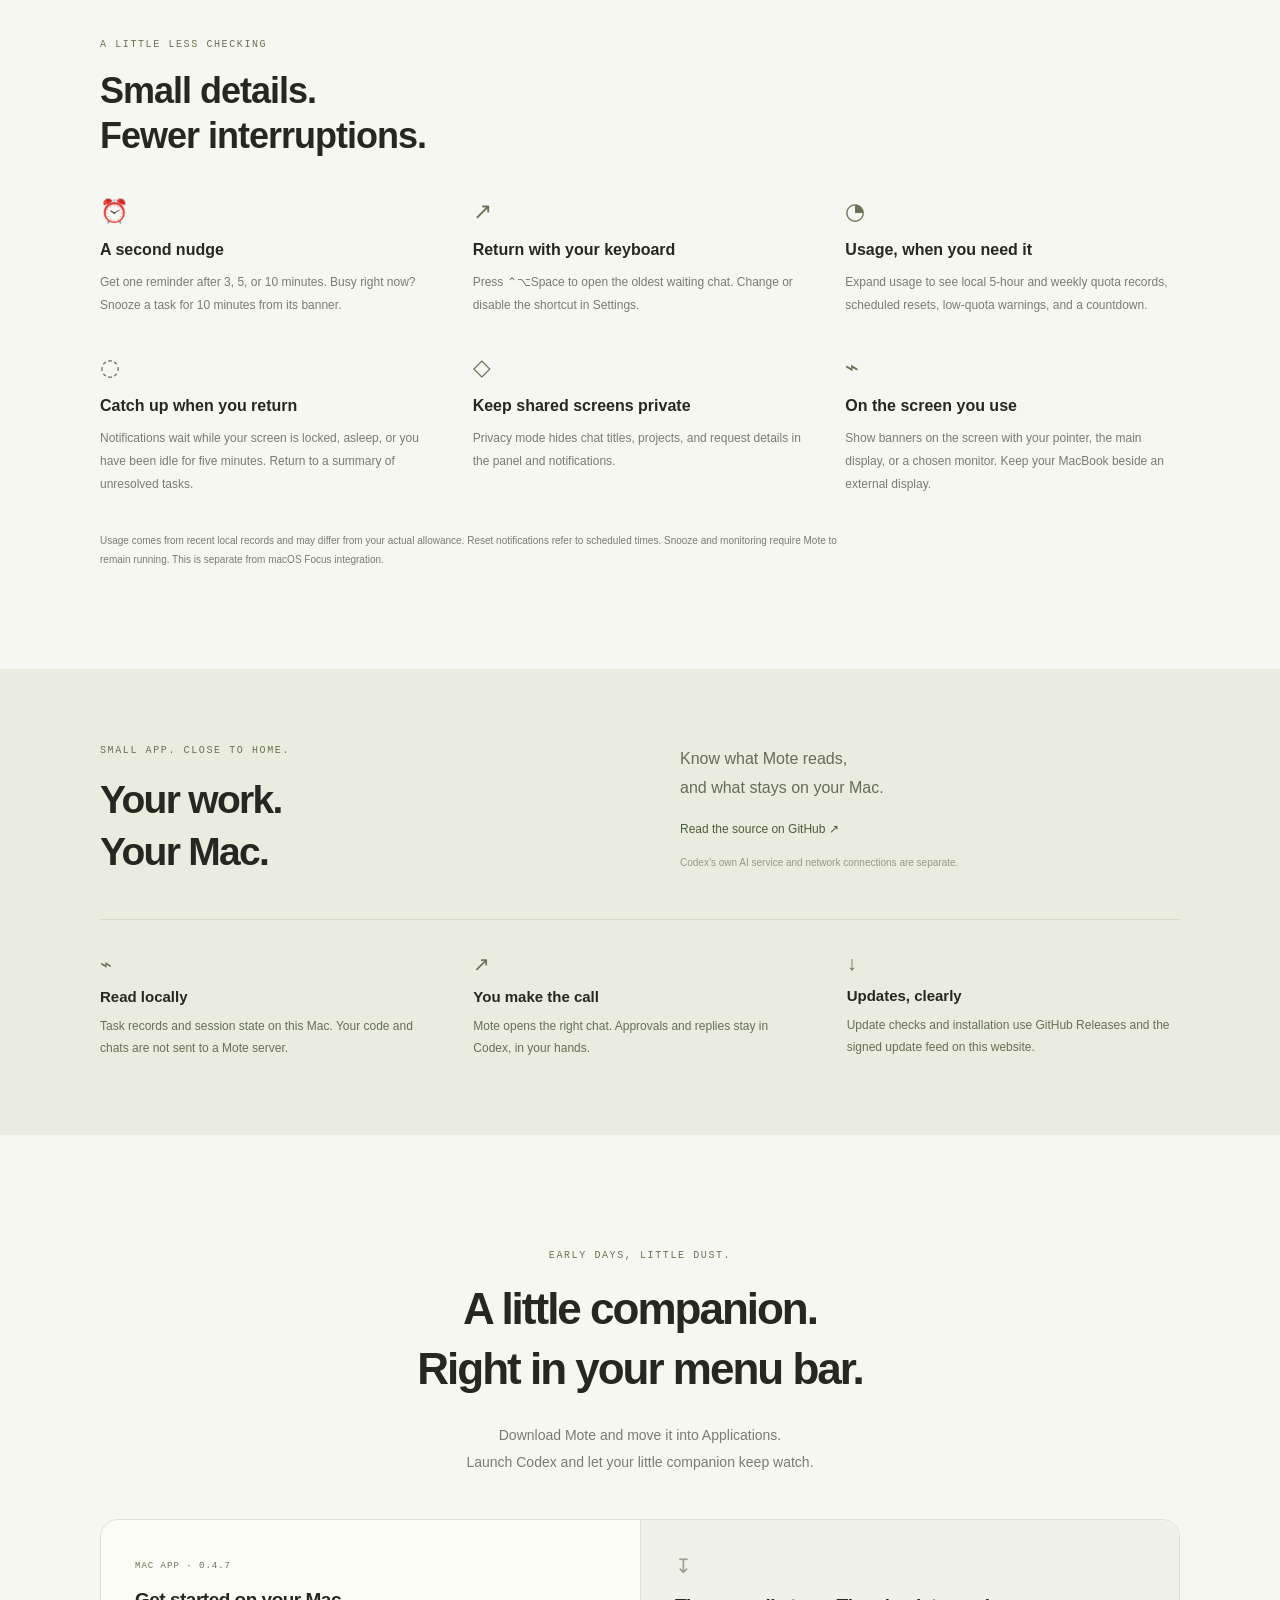
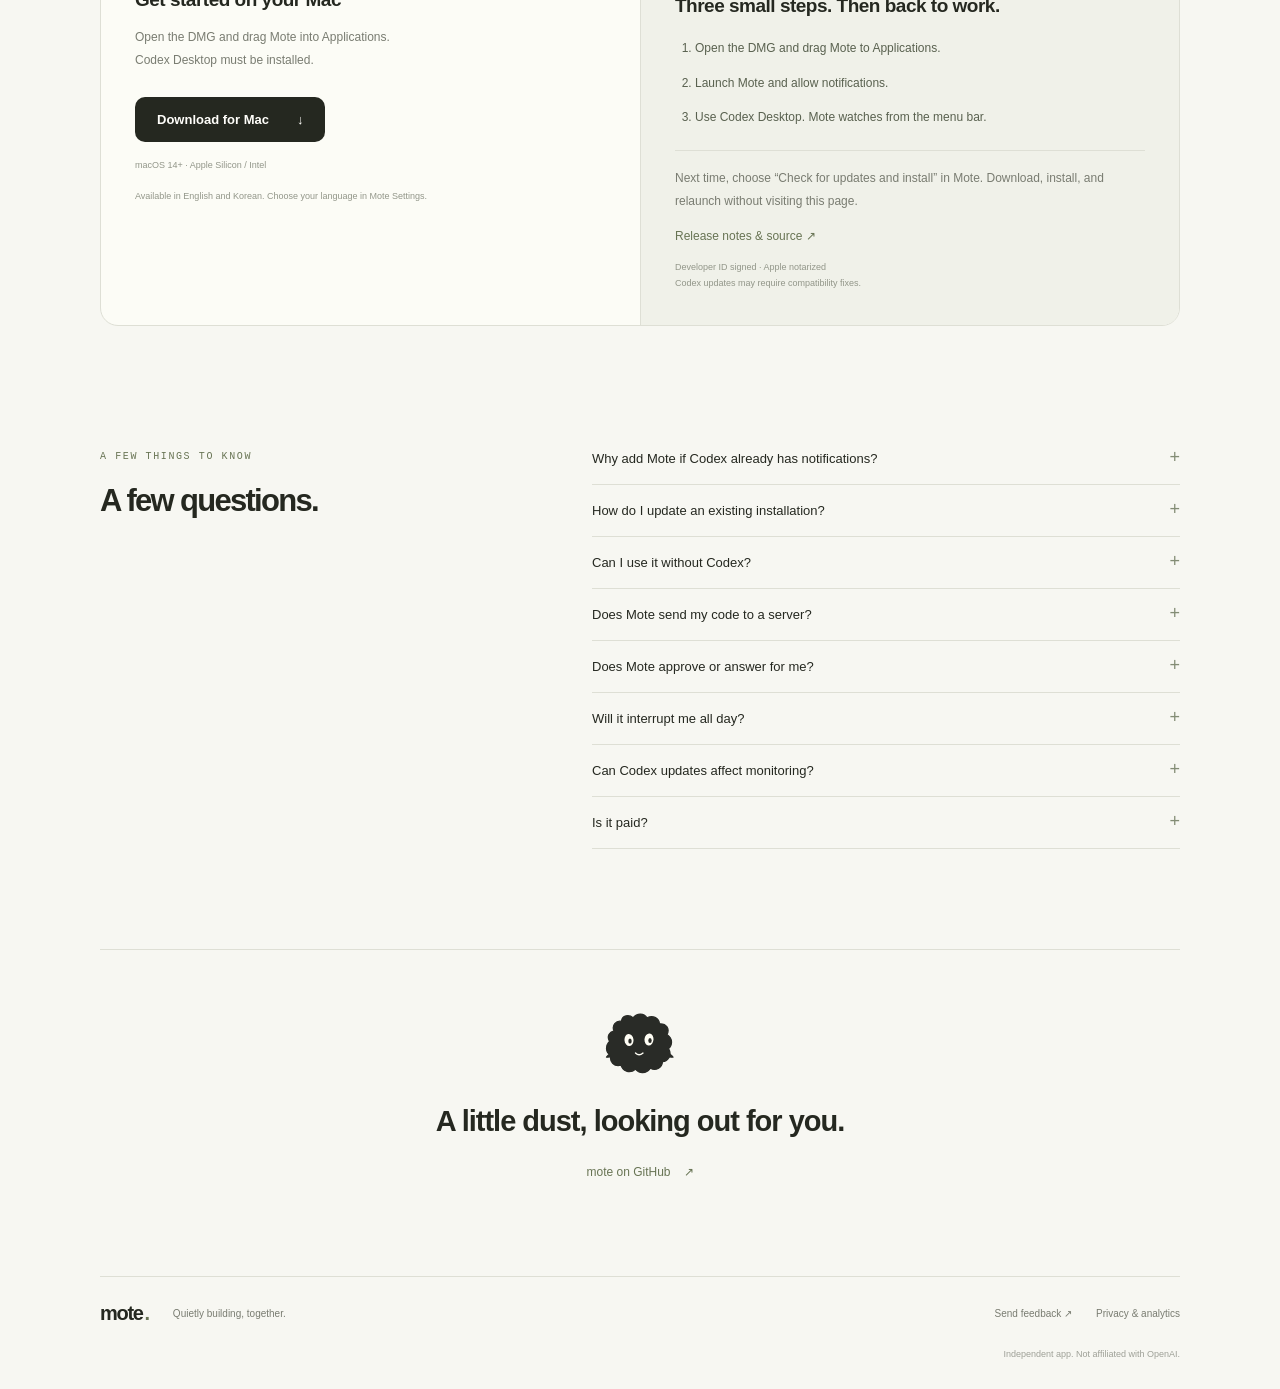
==== commit 196020af: "Refresh website around quiet menu bar and reliable monitoring" ====
--- a/website/en/index.html
+++ b/website/en/index.html
@@ -2,56 +2,58 @@
 <html lang="en">
 <head>
 <meta charset="utf-8"><meta name="viewport" content="width=device-width,initial-scale=1">
-<meta name="description" content="Mote is a macOS menu bar app that notifies you when Codex Desktop finishes a task or needs approval or input. Runs locally with no account or API key.">
+<meta name="description" content="Mote keeps Codex Desktop work visible in your Mac menu bar. See what needs attention, group completion alerts, and distinguish live status from last-known records.">
 <link rel="alternate" hreflang="ko" href="https://shinhanseo.github.io/mote/"><link rel="alternate" hreflang="en" href="https://shinhanseo.github.io/mote/en/">
 <link rel="canonical" href="https://shinhanseo.github.io/mote/en/">
 <meta property="og:url" content="https://shinhanseo.github.io/mote/en/">
 <meta property="og:image" content="https://shinhanseo.github.io/mote/assets/mote-icon.png">
 <meta name="theme-color" content="#f7f7f2">
-<meta property="og:title" content="Mote — Codex Task &amp; Approval Notifications for Mac"><meta property="og:description" content="Mote is a macOS menu bar app that notifies you when Codex Desktop finishes a task or needs approval or input. Runs locally with no account or API key."><meta property="og:type" content="website">
-<title>Mote — Codex Task &amp; Approval Notifications for Mac</title>
-<link rel="icon" type="image/png" href="../assets/mote-icon.png"><link rel="stylesheet" href="../style-dark-dust.css?v=clear-story-1">
+<meta property="og:title" content="Mote — Less checking. A quieter menu bar for Codex."><meta property="og:description" content="Mote keeps Codex Desktop work visible in your Mac menu bar. See what needs attention, group completion alerts, and distinguish live status from last-known records."><meta property="og:type" content="website">
+<title>Mote — Less checking. A quieter menu bar for Codex.</title>
+<link rel="icon" type="image/png" href="../assets/mote-icon.png"><link rel="stylesheet" href="../style-dark-dust.css?v=quiet-work-047">
 <script src="../analytics.js?v=1" defer></script>
-<script src="../app.js?v=clear-story-1" defer></script>
+<script src="../app.js?v=quiet-work-047" defer></script>
 </head>
 <body>
 <a class="skip-link" href="#main">Skip to content</a>
 <header class="nav wrap"><a class="brand" href="#" aria-label="Mote home"><img src="../assets/mote-icon.png" alt="" width="30" height="30">mote<span>.</span></a><nav aria-label="Main navigation"><a class="language-switch" href="../" data-language="ko" lang="ko">한국어</a><a href="#how">How it works</a><a href="#questions">FAQ</a><a class="nav-start" href="#start">Get started <span aria-hidden="true">↗</span></a></nav></header>
 <main id="main">
 <section class="hero wrap">
-<div class="eyebrow"><span class="live-dot"></span> A LITTLE COMPANION FOR CODEX</div>
-<h1>When Codex needs you,<br>Mote lets you know<span class="period">.</span></h1>
-<p class="hero-copy">Task done. Approval needed. A question waiting.<br>A little dust companion in your Mac menu bar,<br>so you can get on with your day.</p>
+<div class="eyebrow"><span class="live-dot"></span> LESS CHECKING. MORE ROOM TO WORK.</div>
+<h1>Leave Codex working.<br>Keep checking to a minimum<span class="period">.</span></h1>
+<p class="hero-copy">For the moments between your editor, browser, and several Codex chats.<br>A small menu-bar companion shows what needs you,<br>without keeping another window in your way.</p>
 <div class="hero-actions"><a class="button dark" href="https://github.com/shinhanseo/mote/releases/download/v0.4.7/Mote-0.4.7.dmg">Download for Mac <span aria-hidden="true">↓</span></a><a class="text-link" href="#demo">See Mote in action <span aria-hidden="true">↓</span></a></div>
 <p class="hero-note">macOS 14+ · Apple Silicon / Intel · Requires Codex Desktop</p><div class="hero-trust"><span>Free &amp; open source</span><span>No account or API key</span><span>Signed &amp; notarized</span></div>
-<div class="hero-art" aria-hidden="true"><div class="hero-whisper"><span class="whisper-dot"></span><div><b>Codex needs your reply</b><small>Mote will take you to the chat. ↗</small></div></div><div class="fairy hero-fairy"><span class="eye left"></span><span class="eye right"></span><span class="mouth"></span><span class="arm left"></span><span class="arm right"></span></div><span class="art-note">A little calmer. A little closer.</span><span class="ground"></span></div>
+<div class="hero-art" aria-hidden="true"><div class="hero-whisper"><span class="whisper-dot"></span><div><b>Your reply is needed</b><small>Input 1 · Open the waiting chat ↗</small></div></div><div class="fairy hero-fairy"><span class="eye left"></span><span class="eye right"></span><span class="mouth"></span><span class="arm left"></span><span class="arm right"></span></div><span class="art-note">A little calmer. A little closer.</span><span class="ground"></span></div>
 </section>
-<section class="flow-strip wrap" aria-label="How Mote works"><article><span>01</span><div><h2>Keep working</h2><p>Let Codex work while you stay in your flow.</p></div></article><article><span>02</span><div><h2>Catch the moment</h2><p>Mote changes state and sends a short alert.</p></div></article><article><span>03</span><div><h2>Go straight back</h2><p>Open the waiting chat. Reply in Codex.</p></div></article></section>
+<section class="flow-strip wrap" aria-label="Mote’s three priorities"><article><span>01</span><div><h2>A small, steady presence</h2><p>One useful status. Only an icon when resting.</p></div></article><article><span>02</span><div><h2>Fewer, better nudges</h2><p>Completions together. Waiting requests first.</p></div></article><article><span>03</span><div><h2>Know what is known</h2><p>Live status and last-known records stay distinct.</p></div></article></section>
+<p class="position-note wrap">Made for several Codex chats and the other work in between. <strong>Currently for Codex Desktop on Mac.</strong></p>
 <section id="demo" class="demo-section wrap" aria-labelledby="demo-title">
-<div class="section-top"><div><span class="overline">MEET MOTE</span><h2 id="demo-title">Working or waiting?<br>You can see the difference.</h2></div><p>Try “Approval needed” or “Input needed”.<br>See the character and notification change.</p></div>
+<div class="section-top"><div><span class="overline">MEET MOTE</span><h2 id="demo-title">Working, waiting,<br>or checking the connection.</h2></div><p>Try a waiting request, grouped completions, or a lost connection.<br>This is a demonstration of the 0.4.7 experience.</p></div>
 <div class="demo-stage" data-state="working">
-<div class="desktop-top"><span class="desktop-left">● &nbsp; Finder &nbsp; File &nbsp; Edit</span><div class="desktop-right"><span class="menu-fairy" aria-hidden="true">••</span><span id="menu-label">Working 2</span><span class="fake-clock">Sun 9:41</span></div></div>
+<div class="desktop-top"><span class="desktop-left">● &nbsp; Finder &nbsp; File &nbsp; Edit</span><div class="desktop-right"><span class="menu-fairy" aria-hidden="true">••</span><span id="menu-label">Working 1</span><span class="fake-clock">9:41</span></div></div>
 <div class="desktop-content"><div class="demo-toast" id="demo-toast" hidden><span id="toast-symbol" aria-hidden="true">!</span><div><b id="toast-title"></b><small>Implement login screen</small></div><span class="toast-hint">↗</span></div><div class="background-window" aria-hidden="true"><div class="window-dots"><i></i><i></i><i></i></div><div class="background-code"><span>Today’s list</span><p>Finish the sign-in flow</p><p>Take a short walk</p><p>Put on a favorite song</p><div class="code-lines"></div></div></div>
 <div class="product-window"><div class="product-head"><b>mote.</b><span id="demo-connection">● Connected</span><span aria-hidden="true">☷</span></div>
-<div class="product-intro"><div><small>A little dust, looking out for you</small><h3 id="demo-headline">2 tasks<br>in progress.</h3></div><div class="fairy product-fairy" aria-hidden="true"><span class="envelope">✉</span><span id="demo-badge" class="fairy-badge" hidden></span></div></div>
-<div class="product-list-label"><span>Pinned chats 2</span><span>Clear finished</span></div>
+<div class="product-intro"><div><small>A little dust, looking out for you</small><h3 id="demo-headline">1 task<br>in progress.</h3></div><div class="fairy product-fairy" aria-hidden="true"><span class="envelope">✉</span><span id="demo-badge" class="fairy-badge" hidden></span></div></div>
+<div class="product-list-label"><span id="demo-list-label">Pinned chats 2</span><span>Clear finished</span></div>
 <div class="product-row"><span id="demo-status-icon" class="status-icon spinner" aria-hidden="true"></span><div><b>Build the sign-in screen</b><small id="demo-row-status">web-app · Working · Last activity 12s ago</small><p class="request-reason" id="request-reason" hidden></p></div><span class="demo-open">Open ↗</span></div>
-<div class="product-row muted-row"><span class="status-icon" aria-hidden="true">✓</span><div><b>Polish settings</b><small>mac-app · Done</small></div><span>Open ↗</span></div>
+<div class="product-list-label" id="demo-quiet-label" hidden><span>Pinned chats 1</span></div><div class="product-row muted-row" id="demo-second-row"><span class="status-icon" aria-hidden="true">✓</span><div><b>Polish settings</b><small>mac-app · Done</small></div><span>Open ↗</span></div>
 <div class="product-foot"><span id="demo-summary">Needs attention 0 · Detected chats 2</span></div>
 <details class="demo-usage"><summary>Usage <span>5-hour quota · 65% left</span></summary><p>Local snapshot · Scheduled reset time</p><progress value="65" max="100">65%</progress></details>
 <div class="product-foot"><span>Notifications on</span><span>···</span></div></div></div>
-<div class="demo-toolbar" role="group" aria-label="Try Mote states"><button type="button" data-demo="working" aria-pressed="true">Working</button><button type="button" data-demo="approval" aria-pressed="false">Approval needed</button><button type="button" data-demo="unread" aria-pressed="false">Reply ready</button><button type="button" data-demo="answer" aria-pressed="false">Input needed</button><button type="button" data-demo="offline" aria-pressed="false">Offline</button><button type="button" data-demo="idle" aria-pressed="false">Resting</button></div>
+<div class="demo-toolbar" role="group" aria-label="Try Mote states"><button type="button" data-demo="working" aria-pressed="true">Working</button><button type="button" data-demo="approval" aria-pressed="false">Approval needed</button><button type="button" data-demo="unread" aria-pressed="false">Reply ready</button><button type="button" data-demo="answer" aria-pressed="false">Input needed</button><button type="button" data-demo="batch" aria-pressed="false">Grouped completions</button><button type="button" data-demo="unknown" aria-pressed="false">Check monitoring</button><button type="button" data-demo="offline" aria-pressed="false">Offline</button><button type="button" data-demo="idle" aria-pressed="false">Resting</button></div>
 </div><p class="demo-disclaimer">An interactive illustration. This demo is not connected to real Codex tasks.</p><p id="demo-announcement" class="sr-only" aria-live="polite"></p>
 </section>
 <section id="how" class="features wrap">
-<article class="feature"><div class="feature-copy"><span class="overline">01 / STAY IN YOUR FLOW</span><h2>Stay in your flow.<br>Leave the checking to Mote.</h2><p>An approval needed? A new reply ready?<br>A little movement and a short status keep you informed.<br>Click to return to the right chat.</p></div><div class="mini-scene"><div class="mini-menu"><span>Working 2</span><span class="divider"></span><span>Unread 1</span><div class="mini-dust" aria-hidden="true">••</div></div><div class="note-bubble"><span class="note-dot"></span>There’s a reply to review.</div><div class="scene-caption">Status at a glance. A nudge when needed.</div></div></article>
-<article class="feature reverse"><div class="feature-copy"><span class="overline">02 / MORE THAN ONE THING</span><h2>More than one chat.<br>Nothing left behind.</h2><p>Starting another task does not remove your previous chats.<br>Read replies and keep the chats you still need.<br>Clear finished work together, with Undo if you need it.</p></div><div class="conversation-scene"><div class="scene-heading">Pinned chats <span>3</span></div><div><span class="tiny-ring"></span><b>Build the sign-in screen</b><small>Working</small></div><div><span class="tiny-dot"></span><b>Plan the API</b><small>Reply ready</small></div><div><span class="tiny-check">✓</span><b>Polish settings</b><small>Done</small></div><span class="scene-bottom">Still here after you finish or read.</span></div></article>
-<article class="feature"><div class="feature-copy"><span class="overline">03 / WHERE YOU ARE</span><h2>Another monitor?<br>Mote comes to you.</h2><p>Use an external monitor alongside your MacBook.<br>The screen with your pointer, the main display, or a chosen monitor.<br>Choose where Mote notifications appear.</p></div><div class="displays-scene"><div class="monitor-large"><div class="screen-note"><img src="../assets/mote-icon.png" width="28" height="28" alt=""><div><b>Mote · Task finished</b><small>Build the sign-in screen</small></div></div><span class="screen-pointer">↖</span></div><div class="monitor-stand"></div><div class="laptop"><div></div><span></span></div><div class="scene-caption">On the screen where you work.</div></div></article>
+<article class="feature"><div class="feature-copy"><span class="overline">01 / A LITTLE LESS WINDOW SWITCHING</span><h2>A glance.<br>Then back to your work.</h2><p>One important status and a count in your menu bar.<br>When everything is resting, just the dust remains.<br>Open Mote to see requests needing attention first, ahead of finished pinned chats.</p></div><div class="mini-scene"><div class="mini-menu"><div class="mini-dust" aria-hidden="true">••</div><span>Approval 2</span></div><div class="note-bubble"><span class="note-dot"></span>Two chats are waiting for your decision.</div><div class="scene-caption">A useful status, without a floating window.</div></div></article>
+<article class="feature reverse"><div class="feature-copy"><span class="overline">02 / LESS NOISE. BETTER TIMING.</span><h2>Two tasks finish.<br>One small nudge.</h2><p>Nearby completions arrive together. Approvals and questions take priority over completion banners.<br>Read or resolved notices are cleared. Snoozing one question does not silence the next request.</p></div><div class="notice-scene"><span class="scene-heading">A QUIETER QUEUE</span><div class="notice-example"><span>✓</span><div><b>Mote · 2 tasks finished</b><small>Sign-in screen · Settings</small></div></div><div class="notice-example attention-example"><span>!</span><div><b>Your approval comes first</b><small>Open the chat · Decide in Codex</small></div></div><p>Waiting reminders are grouped, too.<br>Busy right now? Snooze for 10 minutes.</p></div></article>
+<article class="feature"><div class="feature-copy"><span class="overline">03 / CLEAR ABOUT UNCERTAINTY</span><h2>Lost the connection?<br>That is not “resting.”</h2><p>When live monitoring is unavailable, Mote distinguishes last-known records from confirmed activity.<br>It shows the connection state and last record-check time. Old uncertain chats do not obscure work that is currently confirmed.</p></div><div class="connection-scene"><div><span class="connection-dot"></span><b>Connected</b><small>1 task in progress</small></div><div><span class="connection-dot uncertain"></span><b>Checking live connection</b><small>Last-known state · Running</small></div><div><span class="connection-dot"></span><b>Connected again</b><small>Current activity is shown again</small></div><p>A long pause is not automatically called a failure.</p></div></article>
 </section>
-<section class="extras wrap"><span class="overline">A LITTLE LESS CHECKING</span><h2>Small details.<br>Fewer interruptions.</h2><div class="extras-grid"><article><span aria-hidden="true">⏰</span><h3>A second nudge</h3><p>Get one reminder after 3, 5, or 10 minutes. Busy right now? Snooze a task for 10 minutes from its banner.</p></article><article><span aria-hidden="true">↗</span><h3>Return with your keyboard</h3><p>Press ⌃⌥Space to open the oldest waiting chat. Change or disable the shortcut in Settings.</p></article><article><span aria-hidden="true">◔</span><h3>Usage, when you need it</h3><p>Expand usage to see local 5-hour and weekly quota records, scheduled resets, low-quota warnings, and a countdown.</p></article><article><span aria-hidden="true">◌</span><h3>Catch up when you return</h3><p>Notifications wait while your screen is locked, asleep, or you have been idle for five minutes. Return to a summary of unresolved tasks.</p></article><article><span aria-hidden="true">◇</span><h3>Keep shared screens private</h3><p>Privacy mode hides chat titles, projects, and request details in the panel and notifications.</p></article><article><span aria-hidden="true">⌁</span><h3>See when progress goes quiet</h3><p>See the last activity and long pauses. Mote flags a missing network path without pretending to know a task has failed.</p></article></div><p class="extras-note">Usage comes from recent local records and may differ from your actual allowance. Reset notifications refer to scheduled times. Snooze and monitoring require Mote to remain running. This is separate from macOS Focus integration.</p></section>
+<section class="release-strip wrap"><span class="release-badge">NEW IN 0.4.7</span><p>Clearer monitoring. Notices tied to the right request. A quieter menu bar.</p><a class="text-link" href="https://github.com/shinhanseo/mote/releases/tag/v0.4.7">Read the changes ↗</a></section>
+<section class="extras wrap"><span class="overline">A LITTLE LESS CHECKING</span><h2>Small details.<br>Fewer interruptions.</h2><div class="extras-grid"><article><span aria-hidden="true">⏰</span><h3>A second nudge</h3><p>Get one reminder after 3, 5, or 10 minutes. Busy right now? Snooze a task for 10 minutes from its banner.</p></article><article><span aria-hidden="true">↗</span><h3>Return with your keyboard</h3><p>Press ⌃⌥Space to open the oldest waiting chat. Change or disable the shortcut in Settings.</p></article><article><span aria-hidden="true">◔</span><h3>Usage, when you need it</h3><p>Expand usage to see local 5-hour and weekly quota records, scheduled resets, low-quota warnings, and a countdown.</p></article><article><span aria-hidden="true">◌</span><h3>Catch up when you return</h3><p>Notifications wait while your screen is locked, asleep, or you have been idle for five minutes. Return to a summary of unresolved tasks.</p></article><article><span aria-hidden="true">◇</span><h3>Keep shared screens private</h3><p>Privacy mode hides chat titles, projects, and request details in the panel and notifications.</p></article><article><span aria-hidden="true">⌁</span><h3>On the screen you use</h3><p>Show banners on the screen with your pointer, the main display, or a chosen monitor. Keep your MacBook beside an external display.</p></article></div><p class="extras-note">Usage comes from recent local records and may differ from your actual allowance. Reset notifications refer to scheduled times. Snooze and monitoring require Mote to remain running. This is separate from macOS Focus integration.</p></section>
 <section class="local-section"><div class="wrap local-inner"><div><span class="overline">SMALL APP. CLOSE TO HOME.</span><h2>Your work.<br>Your Mac.</h2></div><div class="local-copy"><p>Know what Mote reads,<br>and what stays on your Mac.</p><a class="text-link" href="https://github.com/shinhanseo/mote" target="_blank" rel="noopener">Read the source on GitHub ↗</a><small>Codex’s own AI service and network connections are separate.</small></div></div><div class="wrap trust-grid"><article><span aria-hidden="true">⌁</span><h3>Read locally</h3><p>Task records and session state on this Mac. Your code and chats are not sent to a Mote server.</p></article><article><span aria-hidden="true">↗</span><h3>You make the call</h3><p>Mote opens the right chat. Approvals and replies stay in Codex, in your hands.</p></article><article><span aria-hidden="true">↓</span><h3>Updates, clearly</h3><p>Update checks and installation use GitHub Releases and the signed update feed on this website.</p></article></div></section>
 <section id="start" class="start wrap"><span class="overline">EARLY DAYS, LITTLE DUST.</span><h2>A little companion.<br>Right in your menu bar.</h2><p>Download Mote and move it into Applications.<br>Launch Codex and let your little companion keep watch.</p><div class="start-options"><div><span class="release-badge">MAC APP · 0.4.7</span><h3>Get started on your Mac</h3><p>Open the DMG and drag Mote into Applications.<br>Codex Desktop must be installed.</p><a class="button dark" href="https://github.com/shinhanseo/mote/releases/download/v0.4.7/Mote-0.4.7.dmg">Download for Mac <span aria-hidden="true">↓</span></a><small>macOS 14+ · Apple Silicon / Intel</small><small>Available in English and Korean. Choose your language in Mote Settings.</small></div><div class="release-note"><span class="release-icon" aria-hidden="true">↧</span><h3>Three small steps. Then back to work.</h3><ol class="install-steps"><li>Open the DMG and drag Mote to Applications.</li><li>Launch Mote and allow notifications.</li><li>Use Codex Desktop. Mote watches from the menu bar.</li></ol><p class="update-detail">Next time, choose “Check for updates and install” in Mote. Download, install, and relaunch without visiting this page.</p><a class="text-link" href="https://github.com/shinhanseo/mote/releases" target="_blank" rel="noopener">Release notes &amp; source ↗</a><small>Developer ID signed · Apple notarized<br>Codex updates may require compatibility fixes.</small></div></div></section>
-<section id="questions" class="faq wrap"><div><span class="overline">A FEW THINGS TO KNOW</span><h2>A few questions.</h2></div><div class="faq-list"><details><summary>How do I update an existing installation?</summary><p>Quit Mote, open the new DMG, and replace Mote in Applications. Your settings are kept. From 0.4.0, Check for Updates & Install in Settings downloads a signed update, installs it, and relaunches Mote after your confirmation. Users on 0.3.1 or earlier need one manual replacement from this website to receive the updater.</p></details><details><summary>Can I use it without Codex?</summary><p>Mote is a companion for Codex Desktop. It requires Codex Desktop and its local task records. Other AI tools and iPhone integration are not currently supported.</p></details><details><summary>Does Mote send my code to a server?</summary><p>Task monitoring happens on your Mac. Mote does not send chats or code to a Mote server. Codex’s own AI services and manual GitHub update checks are separate.</p></details><details><summary>Does Mote approve or answer for me?</summary><p>No. Mote shows status and opens the relevant chat. You approve requests and answer questions in Codex yourself.</p></details><details><summary>Will it interrupt me all day?</summary><p>Configure approval, input, completion, and error notifications and sounds. Pause notifications for 30 minutes or leave replies for later. Mote respects macOS Reduce Motion.</p></details><details><summary>Can Codex updates affect monitoring?</summary><p>Yes. Mote currently relies on Codex Desktop’s local data and private live connection format. Updates may require compatibility fixes. Unsupported formats appear in Mote’s diagnostics.</p></details><details><summary>Is it paid?</summary><p>Mote 0.4.7 is currently free to download. Source code is public. No paid product or checkout is offered, and future pricing has not been decided.</p></details></div></section>
+<section id="questions" class="faq wrap"><div><span class="overline">A FEW THINGS TO KNOW</span><h2>A few questions.</h2></div><div class="faq-list"><details><summary>Why add Mote if Codex already has notifications?</summary><p>Codex already provides notifications and an Activity view. Mote is an optional companion for people who prefer a small menu-bar presence, grouped nudges, and quick access to waiting work while using other apps. If the built-in experience works for you, you may not need Mote.</p></details><details><summary>How do I update an existing installation?</summary><p>Quit Mote, open the new DMG, and replace Mote in Applications. Your settings are kept. From 0.4.0, Check for Updates & Install in Settings downloads a signed update, installs it, and relaunches Mote after your confirmation. Users on 0.3.1 or earlier need one manual replacement from this website to receive the updater. Enable automatic checks for new-version notices; installation requires confirmation.</p></details><details><summary>Can I use it without Codex?</summary><p>Mote is a companion for Codex Desktop. It requires Codex Desktop and its local task records. The public release supports Codex Desktop only. Other AI tools and iPhone integration are not included.</p></details><details><summary>Does Mote send my code to a server?</summary><p>Task monitoring happens on your Mac. Mote does not send chats or code to a Mote server. Codex’s own AI services and GitHub update checks are separate.</p></details><details><summary>Does Mote approve or answer for me?</summary><p>No. Mote shows status and opens the relevant chat. You approve requests and answer questions in Codex yourself.</p></details><details><summary>Will it interrupt me all day?</summary><p>Configure approval, input, completion, and error notifications and sounds. Pause notifications for 30 minutes or leave replies for later. Mote respects macOS Reduce Motion.</p></details><details><summary>Can Codex updates affect monitoring?</summary><p>Yes. Mote currently relies on Codex Desktop’s local data and private live connection format. Updates may require compatibility fixes. Unsupported formats appear in Mote’s diagnostics.</p></details><details><summary>Is it paid?</summary><p>Mote 0.4.7 is currently free to download. Source code is public. No paid product or checkout is offered, and future pricing has not been decided.</p></details></div></section>
 <section class="outro wrap"><div class="fairy outro-fairy" aria-hidden="true"><span class="eye left"></span><span class="eye right"></span><span class="mouth"></span></div><h2>A little dust, looking out for you.</h2><a class="text-link" href="https://github.com/shinhanseo/mote" target="_blank" rel="noopener">mote on GitHub <span aria-hidden="true">↗</span></a></section>
 </main><footer class="footer wrap"><a class="brand" href="#">mote<span>.</span></a><span>Quietly building, together.</span><a href="https://github.com/shinhanseo/mote/issues" target="_blank" rel="noopener">Send feedback ↗</a><a href="../analytics.html">Privacy &amp; analytics</a><small>Independent app. Not affiliated with OpenAI.</small></footer>
 </body></html>
--- a/website/style-dark-dust.css
+++ b/website/style-dark-dust.css
@@ -29,3 +29,13 @@
 @media(max-width:900px){.hero h1{font-size:46px}.hero-art{width:250px;transform:scale(.8)}.hero-copy{font-size:14px}.hero-trust{gap:10px;font-size:10px}.flow-strip{gap:18px}.flow-strip article{gap:9px}.flow-strip p{font-size:10px}.demo-toast{left:18px;bottom:18px;max-width:250px}.trust-grid{gap:25px}html[lang=en] .hero h1{font-size:43px;max-width:540px}html[lang=en] .hero-art{transform:scale(.7);right:0}}
 @media(max-width:640px){.hero{padding-top:45px;padding-bottom:30px}.hero h1{font-size:clamp(31px,8vw,44px);letter-spacing:-1.8px}.hero-copy{font-size:13px}.hero-trust{gap:12px;font-size:10px}.hero-art,html[lang=en] .hero-art{width:100%;height:245px;top:auto;right:auto;transform:none;margin-top:35px}.hero-whisper{top:0;left:50%;transform:translateX(-50%) rotate(3deg);padding:12px 16px}.hero-fairy{top:85px}.ground{top:204px}.art-note{top:224px}.flow-strip{grid-template-columns:1fr;gap:22px;padding:27px 0}.flow-strip article{gap:16px}.flow-strip h2{font-size:14px}.flow-strip p{font-size:12px;margin-top:4px}.demo-section{padding-top:55px}.demo-toast{position:relative;left:auto;bottom:auto;margin:0 auto 15px;max-width:100%;width:355px}.desktop-content{display:flex;flex-direction:column}.product-window{flex-shrink:0}.trust-grid{grid-template-columns:1fr;gap:25px}.trust-grid p{font-size:12px}.install-steps{font-size:12px}html[lang=en] .hero h1{font-size:clamp(30px,7.5vw,43px);letter-spacing:-1.4px}}
 .local-copy .text-link{margin-top:20px;color:#4e5e3d}.local-copy small{display:block;margin-top:16px}
+/* 0.4.7: the same dust, with a clearer, quieter product story. */
+.position-note{padding-top:22px;color:var(--muted);font-size:12px;line-height:1.9}.position-note strong{font-weight:500;color:#566247;display:block}
+.hero h1{font-size:clamp(35px,4.3vw,55px);letter-spacing:-2.4px;max-width:780px}.hero-copy{max-width:630px}
+html[lang=en] .hero h1{font-size:clamp(34px,3.9vw,50px);max-width:740px}
+.notice-scene,.connection-scene{padding:30px 26px;background:var(--soft);border-radius:18px}.notice-scene .scene-heading{display:block;font-size:10px;letter-spacing:1px;font-weight:500}.notice-example{display:flex;gap:13px;align-items:center;padding:18px 0;border-bottom:1px solid #d8ddce}.notice-example>span{font-size:21px;color:var(--olive);width:24px}.notice-example b{display:block;font-size:13px;font-weight:550}.notice-example small{display:block;font-size:11px;color:var(--muted);margin-top:6px}.attention-example>span{color:#a54b06}.notice-scene>p,.connection-scene>p{font-size:11px;color:var(--muted);line-height:1.8;margin-top:20px}
+.connection-scene>div{display:grid;grid-template-columns:8px 1fr;column-gap:12px;row-gap:6px;padding:17px 0;border-bottom:1px solid #d8ddce}.connection-scene b{font-size:13px;font-weight:550}.connection-scene small{grid-column:2;font-size:11px;color:var(--muted)}.connection-dot{width:6px;height:6px;border-radius:50%;background:var(--olive);margin-top:5px}.connection-dot.uncertain{background:#a54b06}
+.release-strip{display:flex;align-items:center;gap:24px;padding:22px 0;border-block:1px solid var(--line);margin-bottom:85px;flex-wrap:wrap}.release-strip>p{font-size:12px;line-height:1.8;color:var(--muted);flex:1;min-width:230px}.release-strip .text-link{color:var(--olive);white-space:nowrap}
+.product-list-label[hidden]{display:none}#demo-quiet-label{margin-top:16px}.product-list-label{color:#5e6655}.product-row small{color:#626d5b}.product-foot{color:#67715d}.request-reason{padding:0!important;color:#626d5b}.demo-stage[data-state=unknown] #demo-connection{color:#a54b06}.demo-stage:is([data-state=unknown],[data-state=offline]) .product-fairy{animation:none;transform:rotate(-5deg)}.demo-stage:is([data-state=unread],[data-state=batch]) .envelope{display:block}.demo-stage[data-state=batch] .product-fairy{animation:float 3s ease-in-out infinite}.demo-stage[data-state=idle] .menu-fairy{animation:none}.demo-stage[data-state=working] .menu-fairy{animation:typing .6s steps(2) infinite}
+@media(max-width:900px) and (min-width:641px){.hero h1{font-size:39px;max-width:650px}.hero-copy{max-width:520px}html[lang=en] .hero h1{font-size:36px;max-width:610px}.hero-art,html[lang=en] .hero-art{top:200px;transform:scale(.65);right:0}.hero{min-height:650px}}
+@media(max-width:640px){.hero h1,html[lang=en] .hero h1{font-size:clamp(29px,7.4vw,42px);letter-spacing:-1.6px}.hero-copy br{display:none}.hero-copy{max-width:360px}.hero-art,html[lang=en] .hero-art{top:auto;transform:none}.position-note{font-size:11px}.notice-scene,.connection-scene{padding:24px}.release-strip{gap:12px;margin-bottom:65px}.release-strip>p{min-width:100%;font-size:12px}.product-head{gap:8px}#demo-connection{font-size:9px}.product-intro h3{font-size:21px}.product-intro>div:first-child{min-width:0}.product-fairy{flex-shrink:0}.demo-toolbar button{padding:10px 11px}}
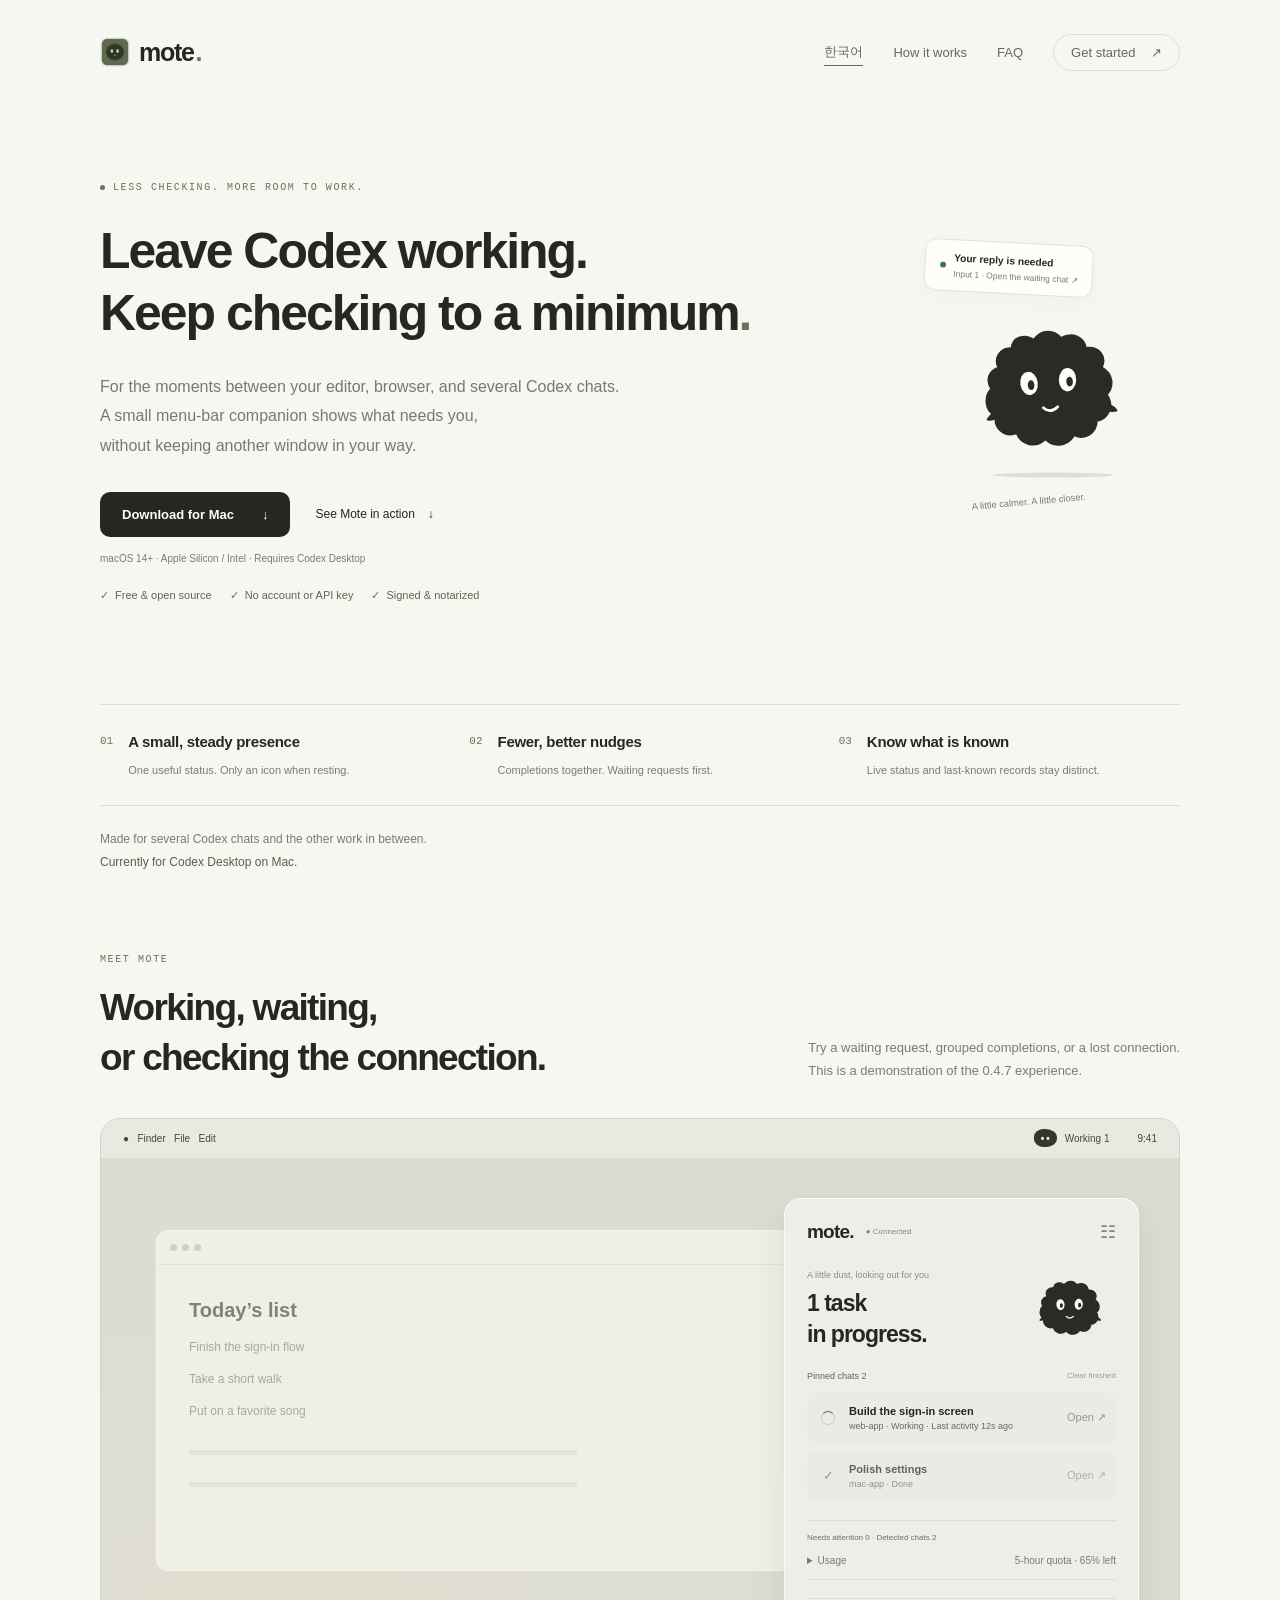
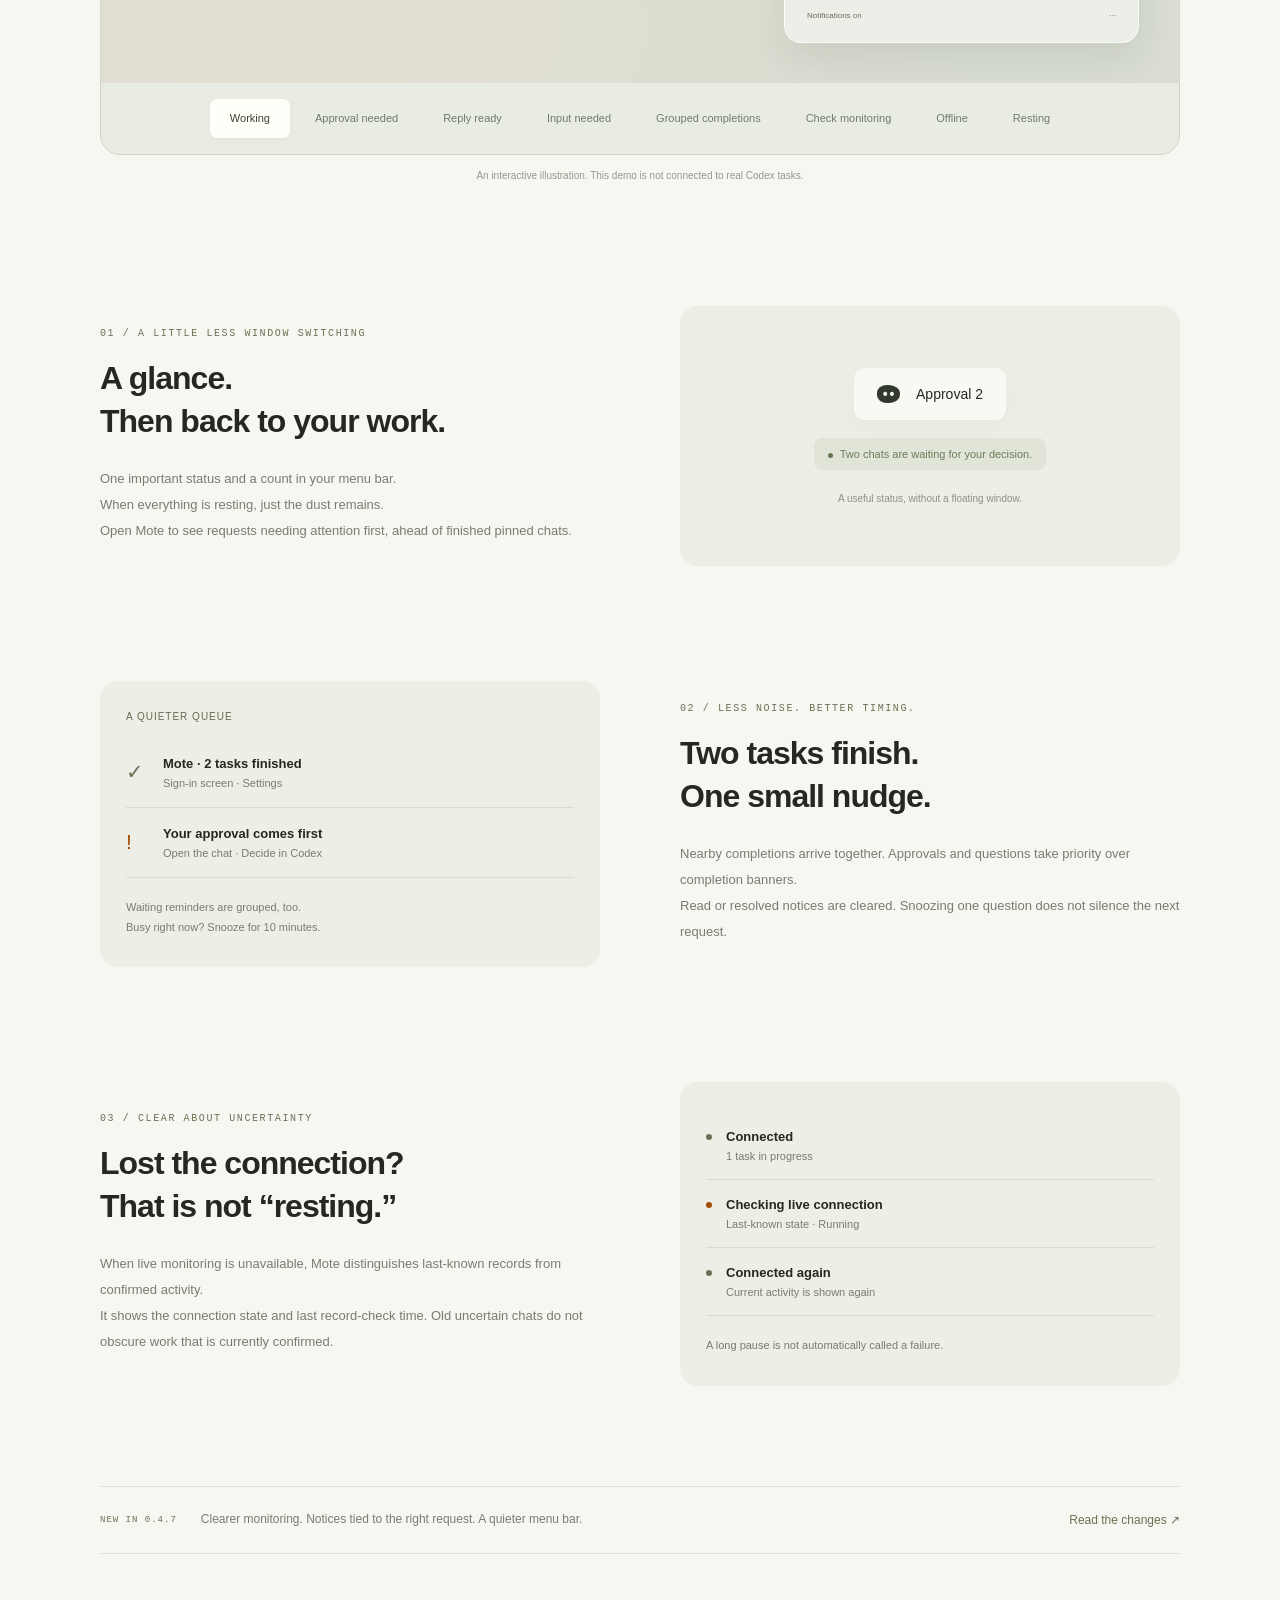
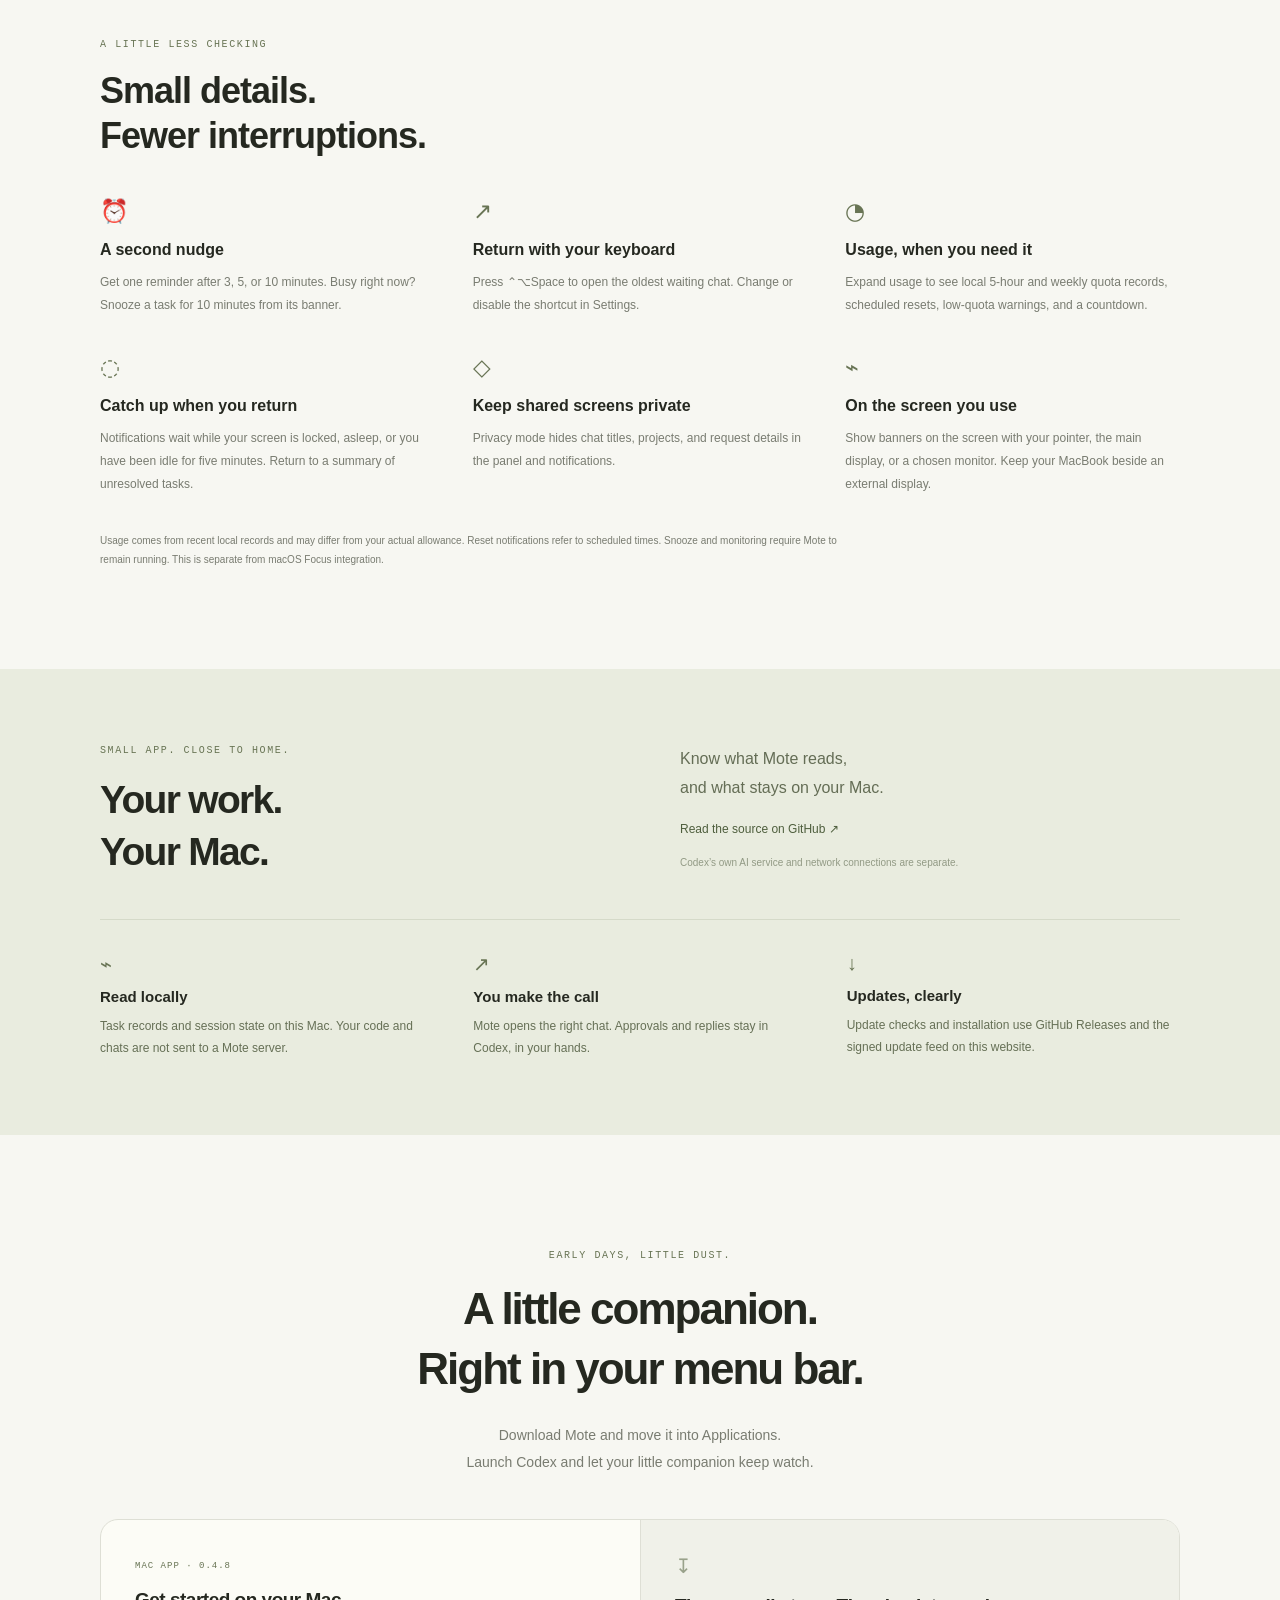
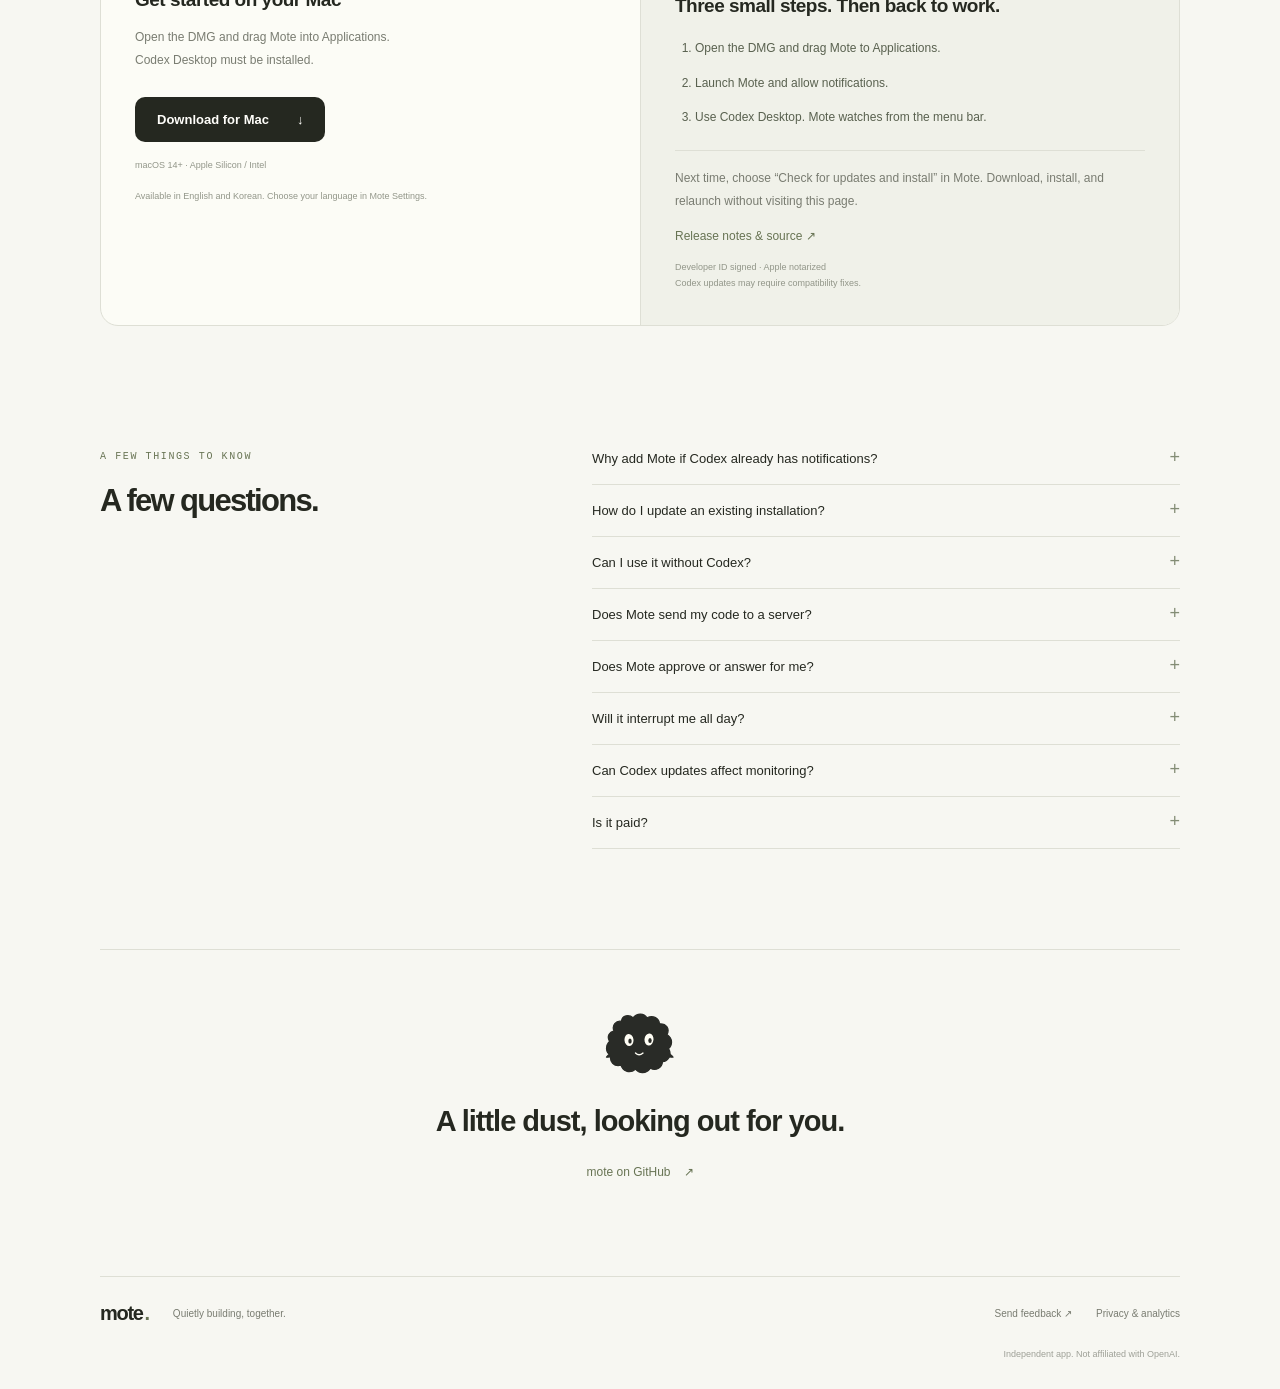
==== commit 628e6d5f: "Enable website download for notarized Mote 0.4.8" ====
--- a/website/en/index.html
+++ b/website/en/index.html
@@ -22,7 +22,7 @@
 <div class="eyebrow"><span class="live-dot"></span> LESS CHECKING. MORE ROOM TO WORK.</div>
 <h1>Leave Codex working.<br>Keep checking to a minimum<span class="period">.</span></h1>
 <p class="hero-copy">For the moments between your editor, browser, and several Codex chats.<br>A small menu-bar companion shows what needs you,<br>without keeping another window in your way.</p>
-<div class="hero-actions"><a class="button dark" href="https://github.com/shinhanseo/mote/releases/download/v0.4.7/Mote-0.4.7.dmg">Download for Mac <span aria-hidden="true">↓</span></a><a class="text-link" href="#demo">See Mote in action <span aria-hidden="true">↓</span></a></div>
+<div class="hero-actions"><a class="button dark" href="https://github.com/shinhanseo/mote/releases/download/v0.4.8/Mote-0.4.8.dmg">Download for Mac <span aria-hidden="true">↓</span></a><a class="text-link" href="#demo">See Mote in action <span aria-hidden="true">↓</span></a></div>
 <p class="hero-note">macOS 14+ · Apple Silicon / Intel · Requires Codex Desktop</p><div class="hero-trust"><span>Free &amp; open source</span><span>No account or API key</span><span>Signed &amp; notarized</span></div>
 <div class="hero-art" aria-hidden="true"><div class="hero-whisper"><span class="whisper-dot"></span><div><b>Your reply is needed</b><small>Input 1 · Open the waiting chat ↗</small></div></div><div class="fairy hero-fairy"><span class="eye left"></span><span class="eye right"></span><span class="mouth"></span><span class="arm left"></span><span class="arm right"></span></div><span class="art-note">A little calmer. A little closer.</span><span class="ground"></span></div>
 </section>
@@ -52,8 +52,8 @@
 <section class="release-strip wrap"><span class="release-badge">NEW IN 0.4.7</span><p>Clearer monitoring. Notices tied to the right request. A quieter menu bar.</p><a class="text-link" href="https://github.com/shinhanseo/mote/releases/tag/v0.4.7">Read the changes ↗</a></section>
 <section class="extras wrap"><span class="overline">A LITTLE LESS CHECKING</span><h2>Small details.<br>Fewer interruptions.</h2><div class="extras-grid"><article><span aria-hidden="true">⏰</span><h3>A second nudge</h3><p>Get one reminder after 3, 5, or 10 minutes. Busy right now? Snooze a task for 10 minutes from its banner.</p></article><article><span aria-hidden="true">↗</span><h3>Return with your keyboard</h3><p>Press ⌃⌥Space to open the oldest waiting chat. Change or disable the shortcut in Settings.</p></article><article><span aria-hidden="true">◔</span><h3>Usage, when you need it</h3><p>Expand usage to see local 5-hour and weekly quota records, scheduled resets, low-quota warnings, and a countdown.</p></article><article><span aria-hidden="true">◌</span><h3>Catch up when you return</h3><p>Notifications wait while your screen is locked, asleep, or you have been idle for five minutes. Return to a summary of unresolved tasks.</p></article><article><span aria-hidden="true">◇</span><h3>Keep shared screens private</h3><p>Privacy mode hides chat titles, projects, and request details in the panel and notifications.</p></article><article><span aria-hidden="true">⌁</span><h3>On the screen you use</h3><p>Show banners on the screen with your pointer, the main display, or a chosen monitor. Keep your MacBook beside an external display.</p></article></div><p class="extras-note">Usage comes from recent local records and may differ from your actual allowance. Reset notifications refer to scheduled times. Snooze and monitoring require Mote to remain running. This is separate from macOS Focus integration.</p></section>
 <section class="local-section"><div class="wrap local-inner"><div><span class="overline">SMALL APP. CLOSE TO HOME.</span><h2>Your work.<br>Your Mac.</h2></div><div class="local-copy"><p>Know what Mote reads,<br>and what stays on your Mac.</p><a class="text-link" href="https://github.com/shinhanseo/mote" target="_blank" rel="noopener">Read the source on GitHub ↗</a><small>Codex’s own AI service and network connections are separate.</small></div></div><div class="wrap trust-grid"><article><span aria-hidden="true">⌁</span><h3>Read locally</h3><p>Task records and session state on this Mac. Your code and chats are not sent to a Mote server.</p></article><article><span aria-hidden="true">↗</span><h3>You make the call</h3><p>Mote opens the right chat. Approvals and replies stay in Codex, in your hands.</p></article><article><span aria-hidden="true">↓</span><h3>Updates, clearly</h3><p>Update checks and installation use GitHub Releases and the signed update feed on this website.</p></article></div></section>
-<section id="start" class="start wrap"><span class="overline">EARLY DAYS, LITTLE DUST.</span><h2>A little companion.<br>Right in your menu bar.</h2><p>Download Mote and move it into Applications.<br>Launch Codex and let your little companion keep watch.</p><div class="start-options"><div><span class="release-badge">MAC APP · 0.4.7</span><h3>Get started on your Mac</h3><p>Open the DMG and drag Mote into Applications.<br>Codex Desktop must be installed.</p><a class="button dark" href="https://github.com/shinhanseo/mote/releases/download/v0.4.7/Mote-0.4.7.dmg">Download for Mac <span aria-hidden="true">↓</span></a><small>macOS 14+ · Apple Silicon / Intel</small><small>Available in English and Korean. Choose your language in Mote Settings.</small></div><div class="release-note"><span class="release-icon" aria-hidden="true">↧</span><h3>Three small steps. Then back to work.</h3><ol class="install-steps"><li>Open the DMG and drag Mote to Applications.</li><li>Launch Mote and allow notifications.</li><li>Use Codex Desktop. Mote watches from the menu bar.</li></ol><p class="update-detail">Next time, choose “Check for updates and install” in Mote. Download, install, and relaunch without visiting this page.</p><a class="text-link" href="https://github.com/shinhanseo/mote/releases" target="_blank" rel="noopener">Release notes &amp; source ↗</a><small>Developer ID signed · Apple notarized<br>Codex updates may require compatibility fixes.</small></div></div></section>
-<section id="questions" class="faq wrap"><div><span class="overline">A FEW THINGS TO KNOW</span><h2>A few questions.</h2></div><div class="faq-list"><details><summary>Why add Mote if Codex already has notifications?</summary><p>Codex already provides notifications and an Activity view. Mote is an optional companion for people who prefer a small menu-bar presence, grouped nudges, and quick access to waiting work while using other apps. If the built-in experience works for you, you may not need Mote.</p></details><details><summary>How do I update an existing installation?</summary><p>Quit Mote, open the new DMG, and replace Mote in Applications. Your settings are kept. From 0.4.0, Check for Updates & Install in Settings downloads a signed update, installs it, and relaunches Mote after your confirmation. Users on 0.3.1 or earlier need one manual replacement from this website to receive the updater. Enable automatic checks for new-version notices; installation requires confirmation.</p></details><details><summary>Can I use it without Codex?</summary><p>Mote is a companion for Codex Desktop. It requires Codex Desktop and its local task records. The public release supports Codex Desktop only. Other AI tools and iPhone integration are not included.</p></details><details><summary>Does Mote send my code to a server?</summary><p>Task monitoring happens on your Mac. Mote does not send chats or code to a Mote server. Codex’s own AI services and GitHub update checks are separate.</p></details><details><summary>Does Mote approve or answer for me?</summary><p>No. Mote shows status and opens the relevant chat. You approve requests and answer questions in Codex yourself.</p></details><details><summary>Will it interrupt me all day?</summary><p>Configure approval, input, completion, and error notifications and sounds. Pause notifications for 30 minutes or leave replies for later. Mote respects macOS Reduce Motion.</p></details><details><summary>Can Codex updates affect monitoring?</summary><p>Yes. Mote currently relies on Codex Desktop’s local data and private live connection format. Updates may require compatibility fixes. Unsupported formats appear in Mote’s diagnostics.</p></details><details><summary>Is it paid?</summary><p>Mote 0.4.7 is currently free to download. Source code is public. No paid product or checkout is offered, and future pricing has not been decided.</p></details></div></section>
+<section id="start" class="start wrap"><span class="overline">EARLY DAYS, LITTLE DUST.</span><h2>A little companion.<br>Right in your menu bar.</h2><p>Download Mote and move it into Applications.<br>Launch Codex and let your little companion keep watch.</p><div class="start-options"><div><span class="release-badge">MAC APP · 0.4.8</span><h3>Get started on your Mac</h3><p>Open the DMG and drag Mote into Applications.<br>Codex Desktop must be installed.</p><a class="button dark" href="https://github.com/shinhanseo/mote/releases/download/v0.4.8/Mote-0.4.8.dmg">Download for Mac <span aria-hidden="true">↓</span></a><small>macOS 14+ · Apple Silicon / Intel</small><small>Available in English and Korean. Choose your language in Mote Settings.</small></div><div class="release-note"><span class="release-icon" aria-hidden="true">↧</span><h3>Three small steps. Then back to work.</h3><ol class="install-steps"><li>Open the DMG and drag Mote to Applications.</li><li>Launch Mote and allow notifications.</li><li>Use Codex Desktop. Mote watches from the menu bar.</li></ol><p class="update-detail">Next time, choose “Check for updates and install” in Mote. Download, install, and relaunch without visiting this page.</p><a class="text-link" href="https://github.com/shinhanseo/mote/releases" target="_blank" rel="noopener">Release notes &amp; source ↗</a><small>Developer ID signed · Apple notarized<br>Codex updates may require compatibility fixes.</small></div></div></section>
+<section id="questions" class="faq wrap"><div><span class="overline">A FEW THINGS TO KNOW</span><h2>A few questions.</h2></div><div class="faq-list"><details><summary>Why add Mote if Codex already has notifications?</summary><p>Codex already provides notifications and an Activity view. Mote is an optional companion for people who prefer a small menu-bar presence, grouped nudges, and quick access to waiting work while using other apps. If the built-in experience works for you, you may not need Mote.</p></details><details><summary>How do I update an existing installation?</summary><p>Quit Mote, open the new DMG, and replace Mote in Applications. Your settings are kept. From 0.4.0, Check for Updates & Install in Settings downloads a signed update, installs it, and relaunches Mote after your confirmation. Users on 0.3.1 or earlier need one manual replacement from this website to receive the updater. Enable automatic checks for new-version notices; installation requires confirmation.</p></details><details><summary>Can I use it without Codex?</summary><p>Mote is a companion for Codex Desktop. It requires Codex Desktop and its local task records. The public release supports Codex Desktop only. Other AI tools and iPhone integration are not included.</p></details><details><summary>Does Mote send my code to a server?</summary><p>Task monitoring happens on your Mac. Mote does not send chats or code to a Mote server. Codex’s own AI services and GitHub update checks are separate.</p></details><details><summary>Does Mote approve or answer for me?</summary><p>No. Mote shows status and opens the relevant chat. You approve requests and answer questions in Codex yourself.</p></details><details><summary>Will it interrupt me all day?</summary><p>Configure approval, input, completion, and error notifications and sounds. Pause notifications for 30 minutes or leave replies for later. Mote respects macOS Reduce Motion.</p></details><details><summary>Can Codex updates affect monitoring?</summary><p>Yes. Mote currently relies on Codex Desktop’s local data and private live connection format. Updates may require compatibility fixes. Unsupported formats appear in Mote’s diagnostics.</p></details><details><summary>Is it paid?</summary><p>Mote 0.4.8 is currently free to download. Source code is public. No paid product or checkout is offered, and future pricing has not been decided.</p></details></div></section>
 <section class="outro wrap"><div class="fairy outro-fairy" aria-hidden="true"><span class="eye left"></span><span class="eye right"></span><span class="mouth"></span></div><h2>A little dust, looking out for you.</h2><a class="text-link" href="https://github.com/shinhanseo/mote" target="_blank" rel="noopener">mote on GitHub <span aria-hidden="true">↗</span></a></section>
 </main><footer class="footer wrap"><a class="brand" href="#">mote<span>.</span></a><span>Quietly building, together.</span><a href="https://github.com/shinhanseo/mote/issues" target="_blank" rel="noopener">Send feedback ↗</a><a href="../analytics.html">Privacy &amp; analytics</a><small>Independent app. Not affiliated with OpenAI.</small></footer>
 </body></html>
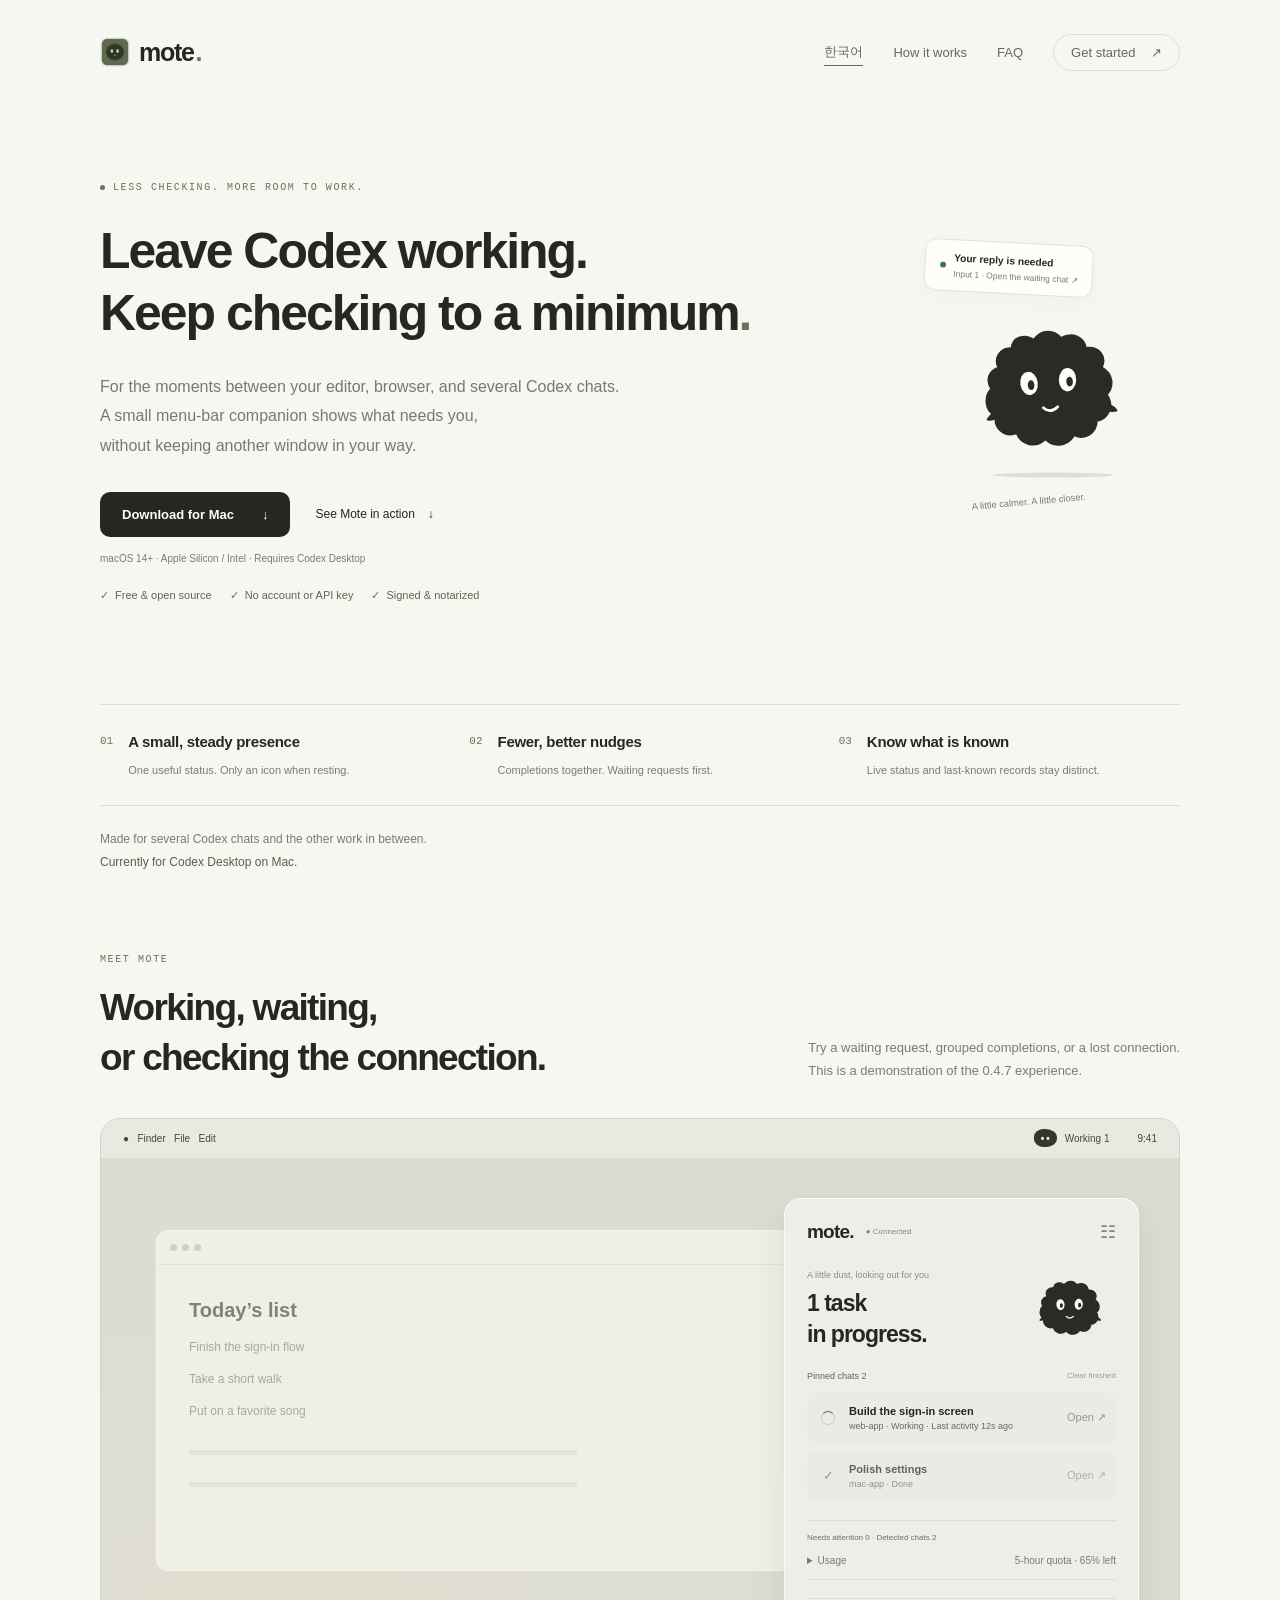
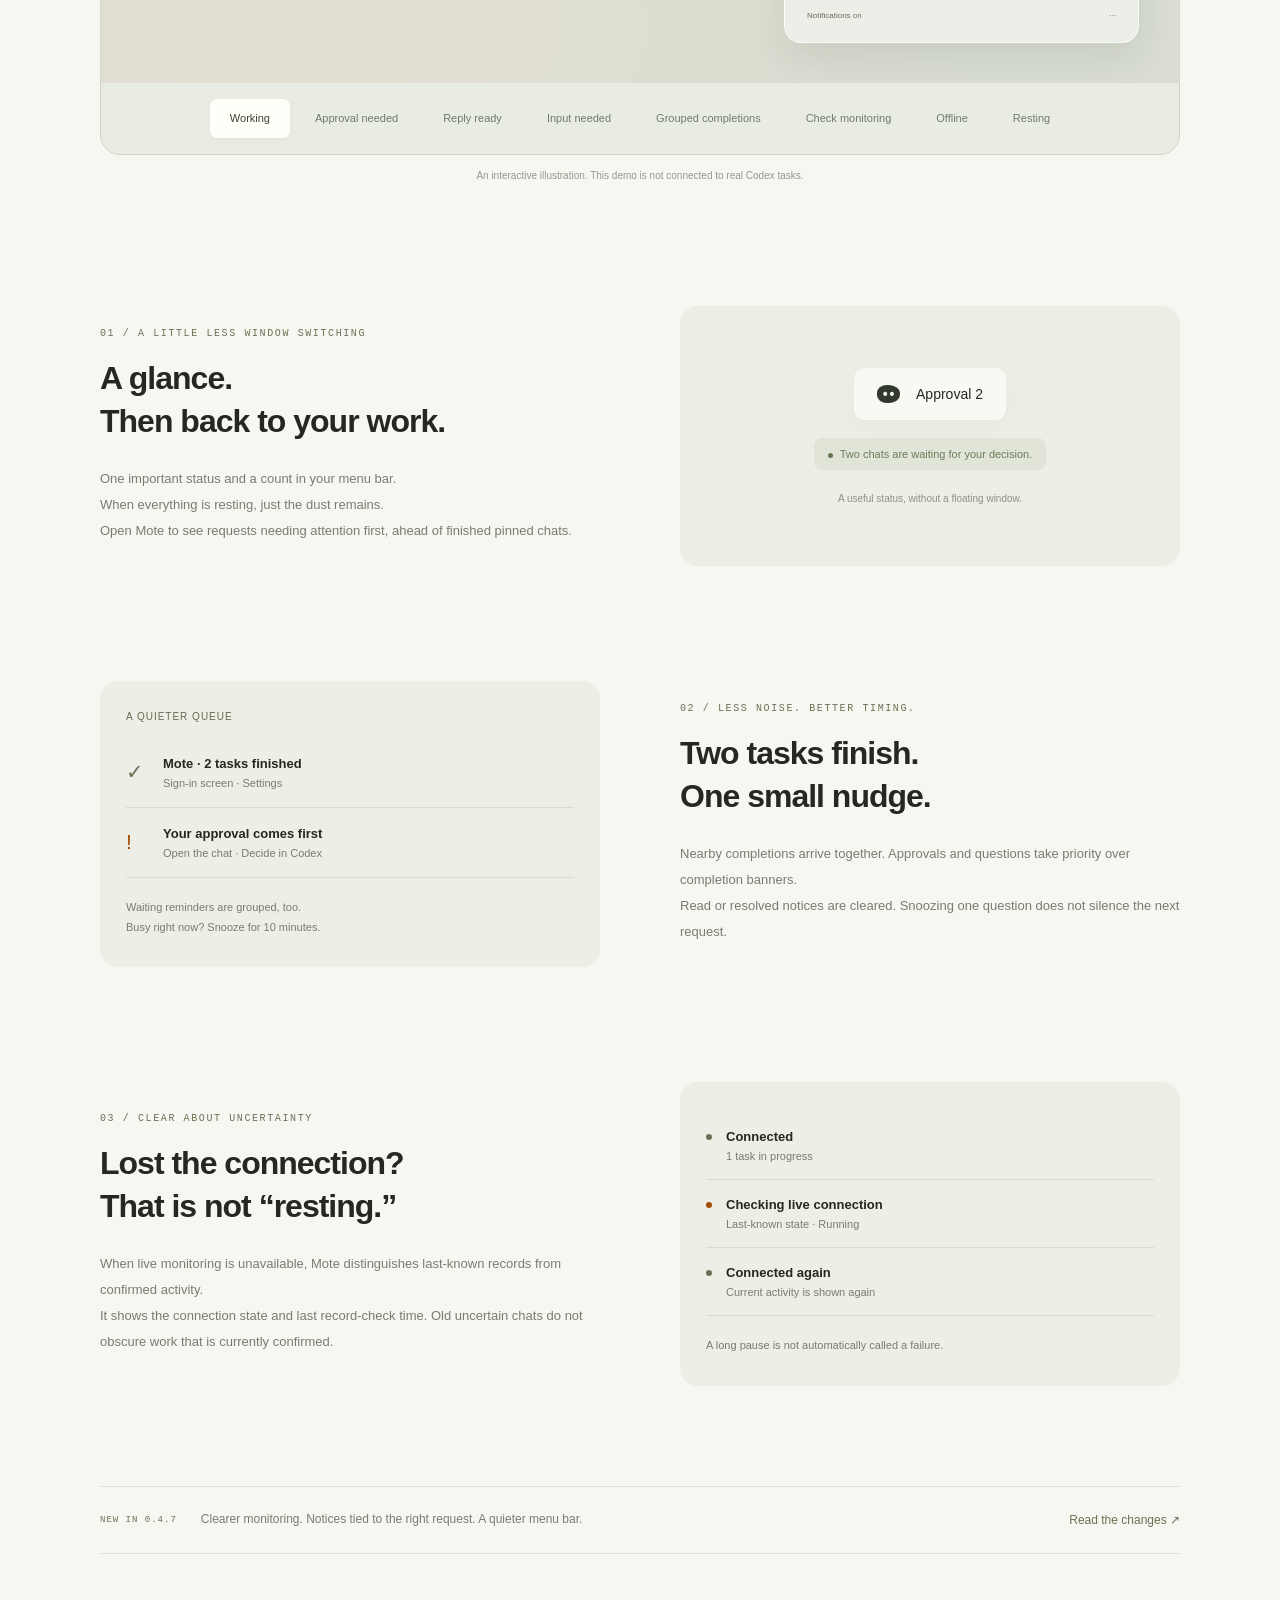
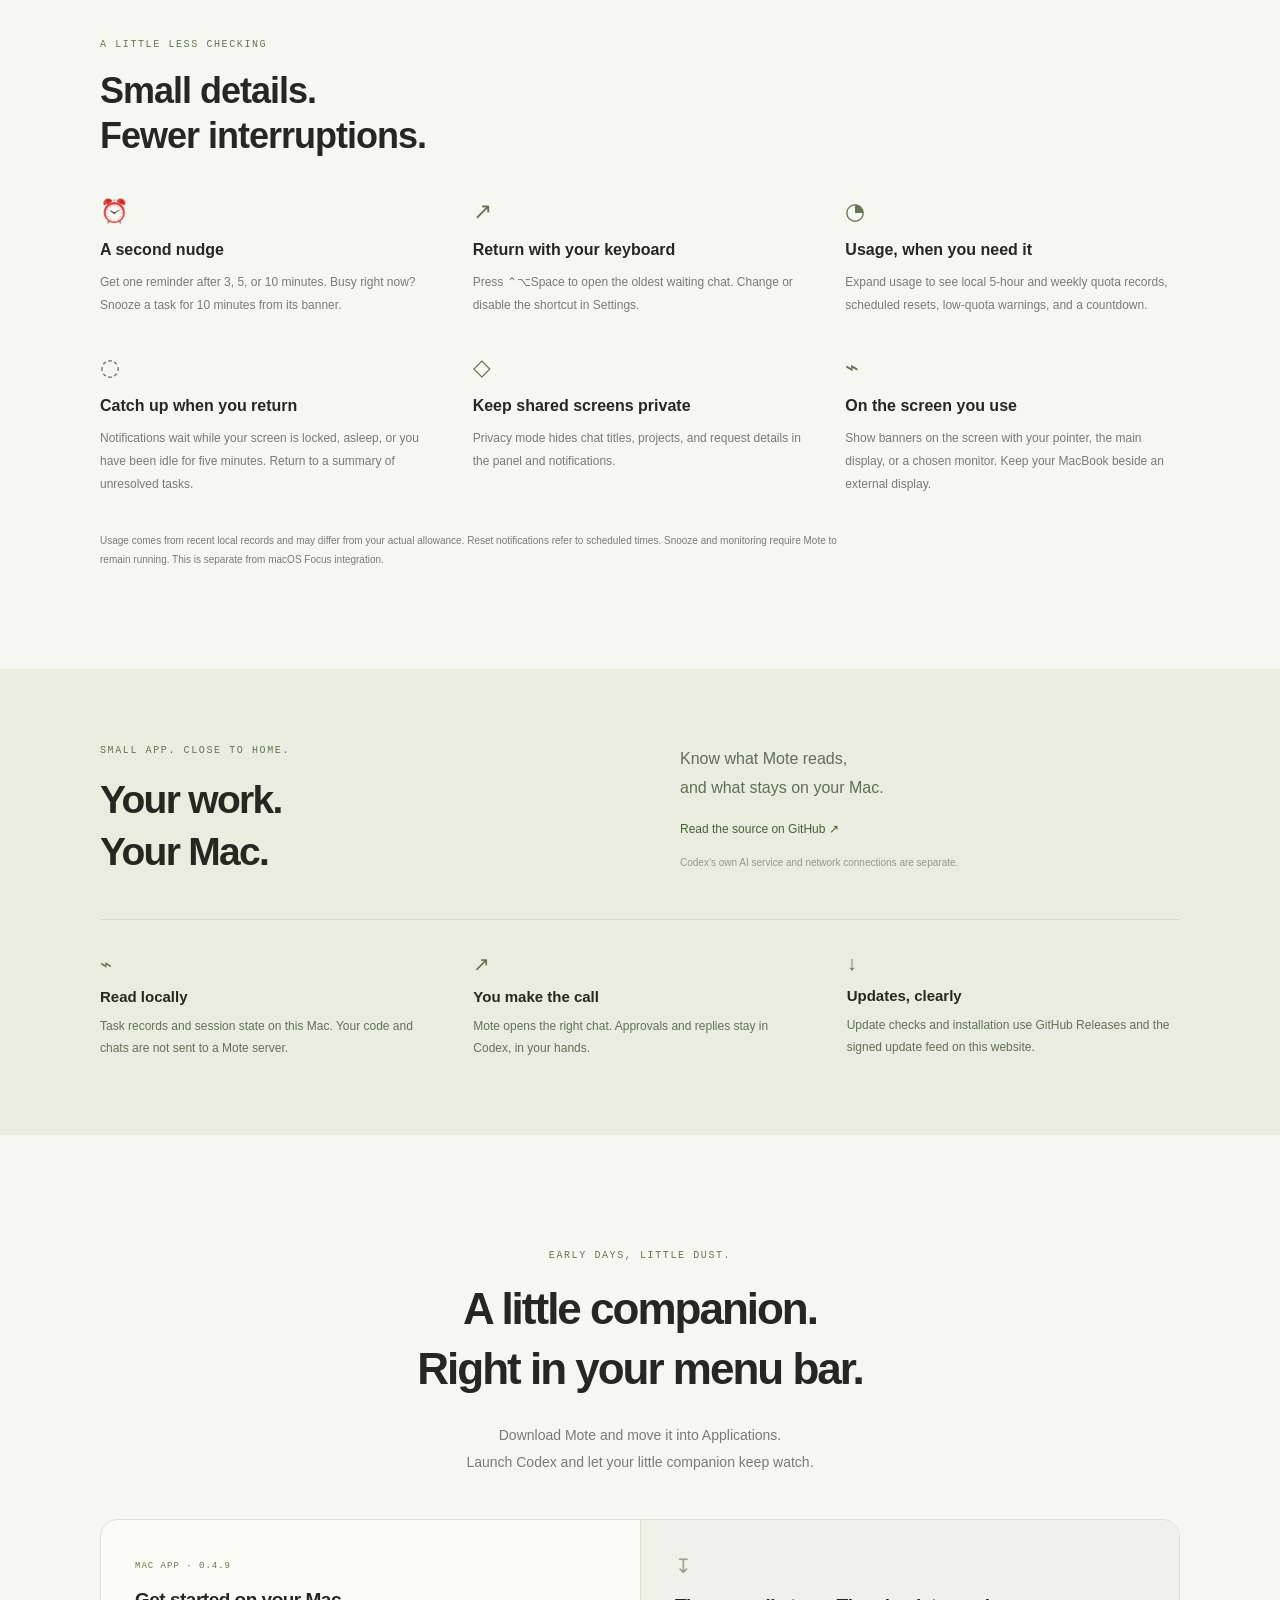
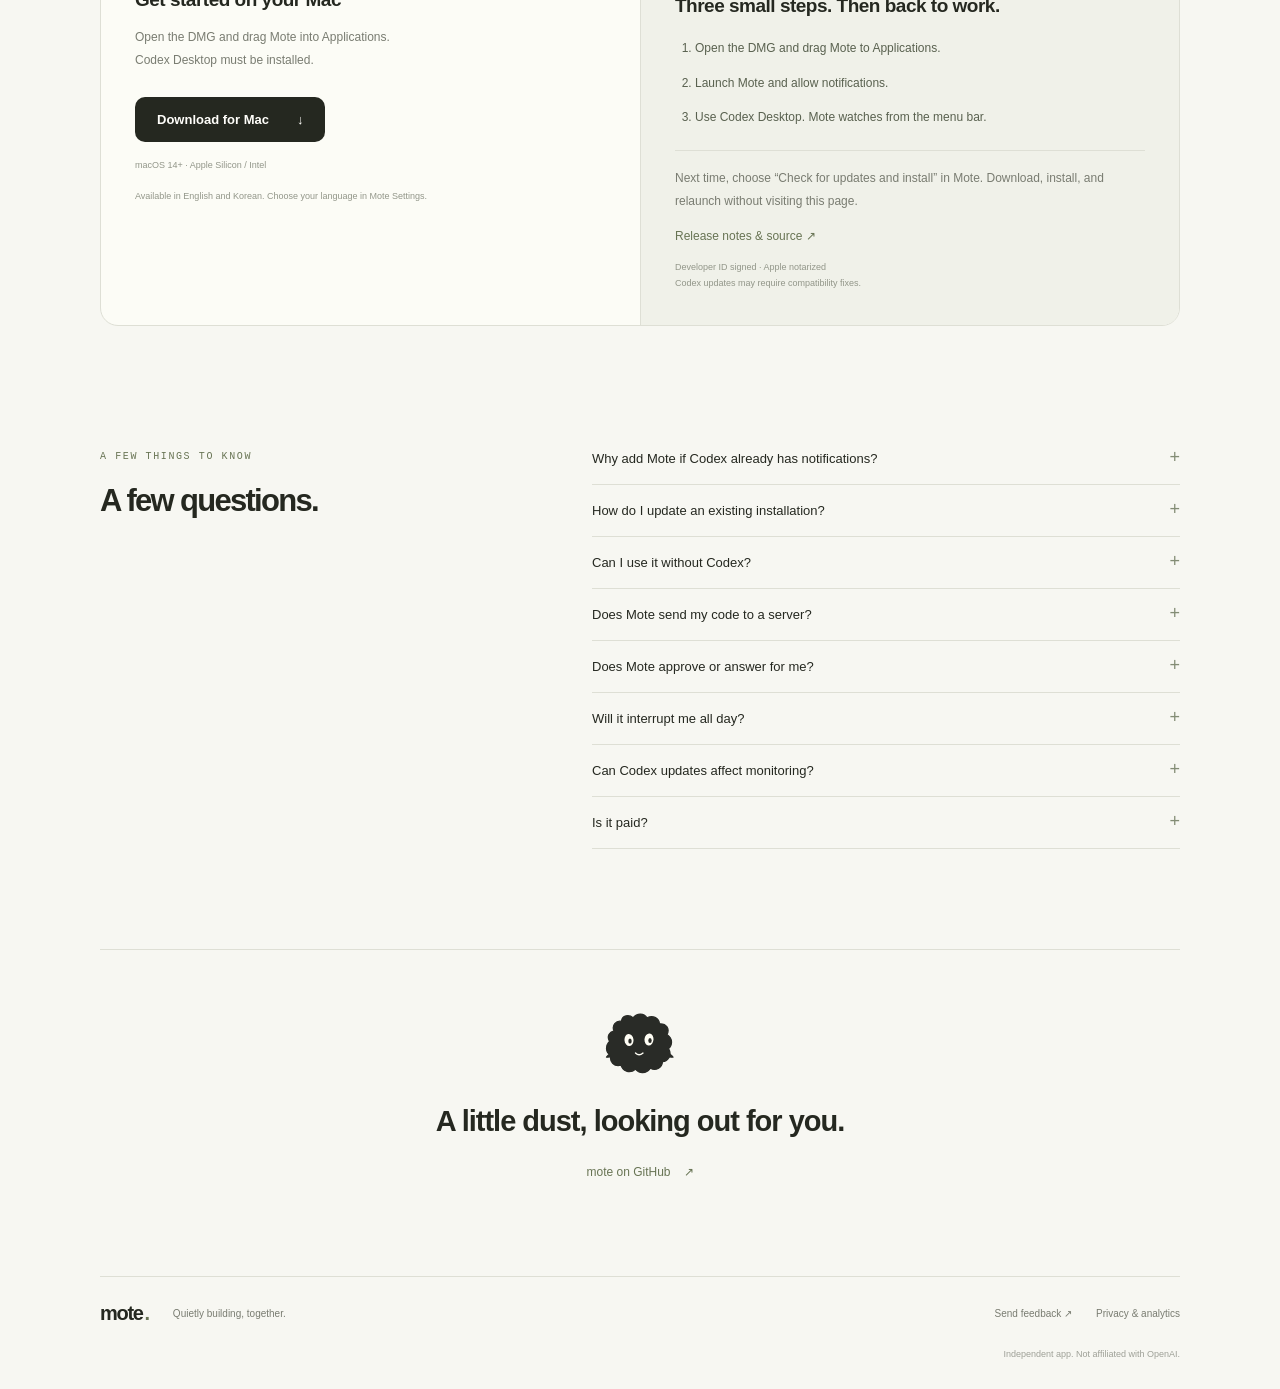
==== commit d8ad9647: "Enable website download for notarized Mote 0.4.9" ====
--- a/website/en/index.html
+++ b/website/en/index.html
@@ -22,7 +22,7 @@
 <div class="eyebrow"><span class="live-dot"></span> LESS CHECKING. MORE ROOM TO WORK.</div>
 <h1>Leave Codex working.<br>Keep checking to a minimum<span class="period">.</span></h1>
 <p class="hero-copy">For the moments between your editor, browser, and several Codex chats.<br>A small menu-bar companion shows what needs you,<br>without keeping another window in your way.</p>
-<div class="hero-actions"><a class="button dark" href="https://github.com/shinhanseo/mote/releases/download/v0.4.8/Mote-0.4.8.dmg">Download for Mac <span aria-hidden="true">↓</span></a><a class="text-link" href="#demo">See Mote in action <span aria-hidden="true">↓</span></a></div>
+<div class="hero-actions"><a class="button dark" href="https://github.com/shinhanseo/mote/releases/download/v0.4.9/Mote-0.4.9.dmg">Download for Mac <span aria-hidden="true">↓</span></a><a class="text-link" href="#demo">See Mote in action <span aria-hidden="true">↓</span></a></div>
 <p class="hero-note">macOS 14+ · Apple Silicon / Intel · Requires Codex Desktop</p><div class="hero-trust"><span>Free &amp; open source</span><span>No account or API key</span><span>Signed &amp; notarized</span></div>
 <div class="hero-art" aria-hidden="true"><div class="hero-whisper"><span class="whisper-dot"></span><div><b>Your reply is needed</b><small>Input 1 · Open the waiting chat ↗</small></div></div><div class="fairy hero-fairy"><span class="eye left"></span><span class="eye right"></span><span class="mouth"></span><span class="arm left"></span><span class="arm right"></span></div><span class="art-note">A little calmer. A little closer.</span><span class="ground"></span></div>
 </section>
@@ -52,8 +52,8 @@
 <section class="release-strip wrap"><span class="release-badge">NEW IN 0.4.7</span><p>Clearer monitoring. Notices tied to the right request. A quieter menu bar.</p><a class="text-link" href="https://github.com/shinhanseo/mote/releases/tag/v0.4.7">Read the changes ↗</a></section>
 <section class="extras wrap"><span class="overline">A LITTLE LESS CHECKING</span><h2>Small details.<br>Fewer interruptions.</h2><div class="extras-grid"><article><span aria-hidden="true">⏰</span><h3>A second nudge</h3><p>Get one reminder after 3, 5, or 10 minutes. Busy right now? Snooze a task for 10 minutes from its banner.</p></article><article><span aria-hidden="true">↗</span><h3>Return with your keyboard</h3><p>Press ⌃⌥Space to open the oldest waiting chat. Change or disable the shortcut in Settings.</p></article><article><span aria-hidden="true">◔</span><h3>Usage, when you need it</h3><p>Expand usage to see local 5-hour and weekly quota records, scheduled resets, low-quota warnings, and a countdown.</p></article><article><span aria-hidden="true">◌</span><h3>Catch up when you return</h3><p>Notifications wait while your screen is locked, asleep, or you have been idle for five minutes. Return to a summary of unresolved tasks.</p></article><article><span aria-hidden="true">◇</span><h3>Keep shared screens private</h3><p>Privacy mode hides chat titles, projects, and request details in the panel and notifications.</p></article><article><span aria-hidden="true">⌁</span><h3>On the screen you use</h3><p>Show banners on the screen with your pointer, the main display, or a chosen monitor. Keep your MacBook beside an external display.</p></article></div><p class="extras-note">Usage comes from recent local records and may differ from your actual allowance. Reset notifications refer to scheduled times. Snooze and monitoring require Mote to remain running. This is separate from macOS Focus integration.</p></section>
 <section class="local-section"><div class="wrap local-inner"><div><span class="overline">SMALL APP. CLOSE TO HOME.</span><h2>Your work.<br>Your Mac.</h2></div><div class="local-copy"><p>Know what Mote reads,<br>and what stays on your Mac.</p><a class="text-link" href="https://github.com/shinhanseo/mote" target="_blank" rel="noopener">Read the source on GitHub ↗</a><small>Codex’s own AI service and network connections are separate.</small></div></div><div class="wrap trust-grid"><article><span aria-hidden="true">⌁</span><h3>Read locally</h3><p>Task records and session state on this Mac. Your code and chats are not sent to a Mote server.</p></article><article><span aria-hidden="true">↗</span><h3>You make the call</h3><p>Mote opens the right chat. Approvals and replies stay in Codex, in your hands.</p></article><article><span aria-hidden="true">↓</span><h3>Updates, clearly</h3><p>Update checks and installation use GitHub Releases and the signed update feed on this website.</p></article></div></section>
-<section id="start" class="start wrap"><span class="overline">EARLY DAYS, LITTLE DUST.</span><h2>A little companion.<br>Right in your menu bar.</h2><p>Download Mote and move it into Applications.<br>Launch Codex and let your little companion keep watch.</p><div class="start-options"><div><span class="release-badge">MAC APP · 0.4.8</span><h3>Get started on your Mac</h3><p>Open the DMG and drag Mote into Applications.<br>Codex Desktop must be installed.</p><a class="button dark" href="https://github.com/shinhanseo/mote/releases/download/v0.4.8/Mote-0.4.8.dmg">Download for Mac <span aria-hidden="true">↓</span></a><small>macOS 14+ · Apple Silicon / Intel</small><small>Available in English and Korean. Choose your language in Mote Settings.</small></div><div class="release-note"><span class="release-icon" aria-hidden="true">↧</span><h3>Three small steps. Then back to work.</h3><ol class="install-steps"><li>Open the DMG and drag Mote to Applications.</li><li>Launch Mote and allow notifications.</li><li>Use Codex Desktop. Mote watches from the menu bar.</li></ol><p class="update-detail">Next time, choose “Check for updates and install” in Mote. Download, install, and relaunch without visiting this page.</p><a class="text-link" href="https://github.com/shinhanseo/mote/releases" target="_blank" rel="noopener">Release notes &amp; source ↗</a><small>Developer ID signed · Apple notarized<br>Codex updates may require compatibility fixes.</small></div></div></section>
-<section id="questions" class="faq wrap"><div><span class="overline">A FEW THINGS TO KNOW</span><h2>A few questions.</h2></div><div class="faq-list"><details><summary>Why add Mote if Codex already has notifications?</summary><p>Codex already provides notifications and an Activity view. Mote is an optional companion for people who prefer a small menu-bar presence, grouped nudges, and quick access to waiting work while using other apps. If the built-in experience works for you, you may not need Mote.</p></details><details><summary>How do I update an existing installation?</summary><p>Quit Mote, open the new DMG, and replace Mote in Applications. Your settings are kept. From 0.4.0, Check for Updates & Install in Settings downloads a signed update, installs it, and relaunches Mote after your confirmation. Users on 0.3.1 or earlier need one manual replacement from this website to receive the updater. Enable automatic checks for new-version notices; installation requires confirmation.</p></details><details><summary>Can I use it without Codex?</summary><p>Mote is a companion for Codex Desktop. It requires Codex Desktop and its local task records. The public release supports Codex Desktop only. Other AI tools and iPhone integration are not included.</p></details><details><summary>Does Mote send my code to a server?</summary><p>Task monitoring happens on your Mac. Mote does not send chats or code to a Mote server. Codex’s own AI services and GitHub update checks are separate.</p></details><details><summary>Does Mote approve or answer for me?</summary><p>No. Mote shows status and opens the relevant chat. You approve requests and answer questions in Codex yourself.</p></details><details><summary>Will it interrupt me all day?</summary><p>Configure approval, input, completion, and error notifications and sounds. Pause notifications for 30 minutes or leave replies for later. Mote respects macOS Reduce Motion.</p></details><details><summary>Can Codex updates affect monitoring?</summary><p>Yes. Mote currently relies on Codex Desktop’s local data and private live connection format. Updates may require compatibility fixes. Unsupported formats appear in Mote’s diagnostics.</p></details><details><summary>Is it paid?</summary><p>Mote 0.4.8 is currently free to download. Source code is public. No paid product or checkout is offered, and future pricing has not been decided.</p></details></div></section>
+<section id="start" class="start wrap"><span class="overline">EARLY DAYS, LITTLE DUST.</span><h2>A little companion.<br>Right in your menu bar.</h2><p>Download Mote and move it into Applications.<br>Launch Codex and let your little companion keep watch.</p><div class="start-options"><div><span class="release-badge">MAC APP · 0.4.9</span><h3>Get started on your Mac</h3><p>Open the DMG and drag Mote into Applications.<br>Codex Desktop must be installed.</p><a class="button dark" href="https://github.com/shinhanseo/mote/releases/download/v0.4.9/Mote-0.4.9.dmg">Download for Mac <span aria-hidden="true">↓</span></a><small>macOS 14+ · Apple Silicon / Intel</small><small>Available in English and Korean. Choose your language in Mote Settings.</small></div><div class="release-note"><span class="release-icon" aria-hidden="true">↧</span><h3>Three small steps. Then back to work.</h3><ol class="install-steps"><li>Open the DMG and drag Mote to Applications.</li><li>Launch Mote and allow notifications.</li><li>Use Codex Desktop. Mote watches from the menu bar.</li></ol><p class="update-detail">Next time, choose “Check for updates and install” in Mote. Download, install, and relaunch without visiting this page.</p><a class="text-link" href="https://github.com/shinhanseo/mote/releases" target="_blank" rel="noopener">Release notes &amp; source ↗</a><small>Developer ID signed · Apple notarized<br>Codex updates may require compatibility fixes.</small></div></div></section>
+<section id="questions" class="faq wrap"><div><span class="overline">A FEW THINGS TO KNOW</span><h2>A few questions.</h2></div><div class="faq-list"><details><summary>Why add Mote if Codex already has notifications?</summary><p>Codex already provides notifications and an Activity view. Mote is an optional companion for people who prefer a small menu-bar presence, grouped nudges, and quick access to waiting work while using other apps. If the built-in experience works for you, you may not need Mote.</p></details><details><summary>How do I update an existing installation?</summary><p>Quit Mote, open the new DMG, and replace Mote in Applications. Your settings are kept. From 0.4.0, Check for Updates & Install in Settings downloads a signed update, installs it, and relaunches Mote after your confirmation. Users on 0.3.1 or earlier need one manual replacement from this website to receive the updater. Enable automatic checks for new-version notices; installation requires confirmation.</p></details><details><summary>Can I use it without Codex?</summary><p>Mote is a companion for Codex Desktop. It requires Codex Desktop and its local task records. The public release supports Codex Desktop only. Other AI tools and iPhone integration are not included.</p></details><details><summary>Does Mote send my code to a server?</summary><p>Task monitoring happens on your Mac. Mote does not send chats or code to a Mote server. Codex’s own AI services and GitHub update checks are separate.</p></details><details><summary>Does Mote approve or answer for me?</summary><p>No. Mote shows status and opens the relevant chat. You approve requests and answer questions in Codex yourself.</p></details><details><summary>Will it interrupt me all day?</summary><p>Configure approval, input, completion, and error notifications and sounds. Pause notifications for 30 minutes or leave replies for later. Mote respects macOS Reduce Motion.</p></details><details><summary>Can Codex updates affect monitoring?</summary><p>Yes. Mote currently relies on Codex Desktop’s local data and private live connection format. Updates may require compatibility fixes. Unsupported formats appear in Mote’s diagnostics.</p></details><details><summary>Is it paid?</summary><p>Mote 0.4.9 is currently free to download. Source code is public. No paid product or checkout is offered, and future pricing has not been decided.</p></details></div></section>
 <section class="outro wrap"><div class="fairy outro-fairy" aria-hidden="true"><span class="eye left"></span><span class="eye right"></span><span class="mouth"></span></div><h2>A little dust, looking out for you.</h2><a class="text-link" href="https://github.com/shinhanseo/mote" target="_blank" rel="noopener">mote on GitHub <span aria-hidden="true">↗</span></a></section>
 </main><footer class="footer wrap"><a class="brand" href="#">mote<span>.</span></a><span>Quietly building, together.</span><a href="https://github.com/shinhanseo/mote/issues" target="_blank" rel="noopener">Send feedback ↗</a><a href="../analytics.html">Privacy &amp; analytics</a><small>Independent app. Not affiliated with OpenAI.</small></footer>
 </body></html>
